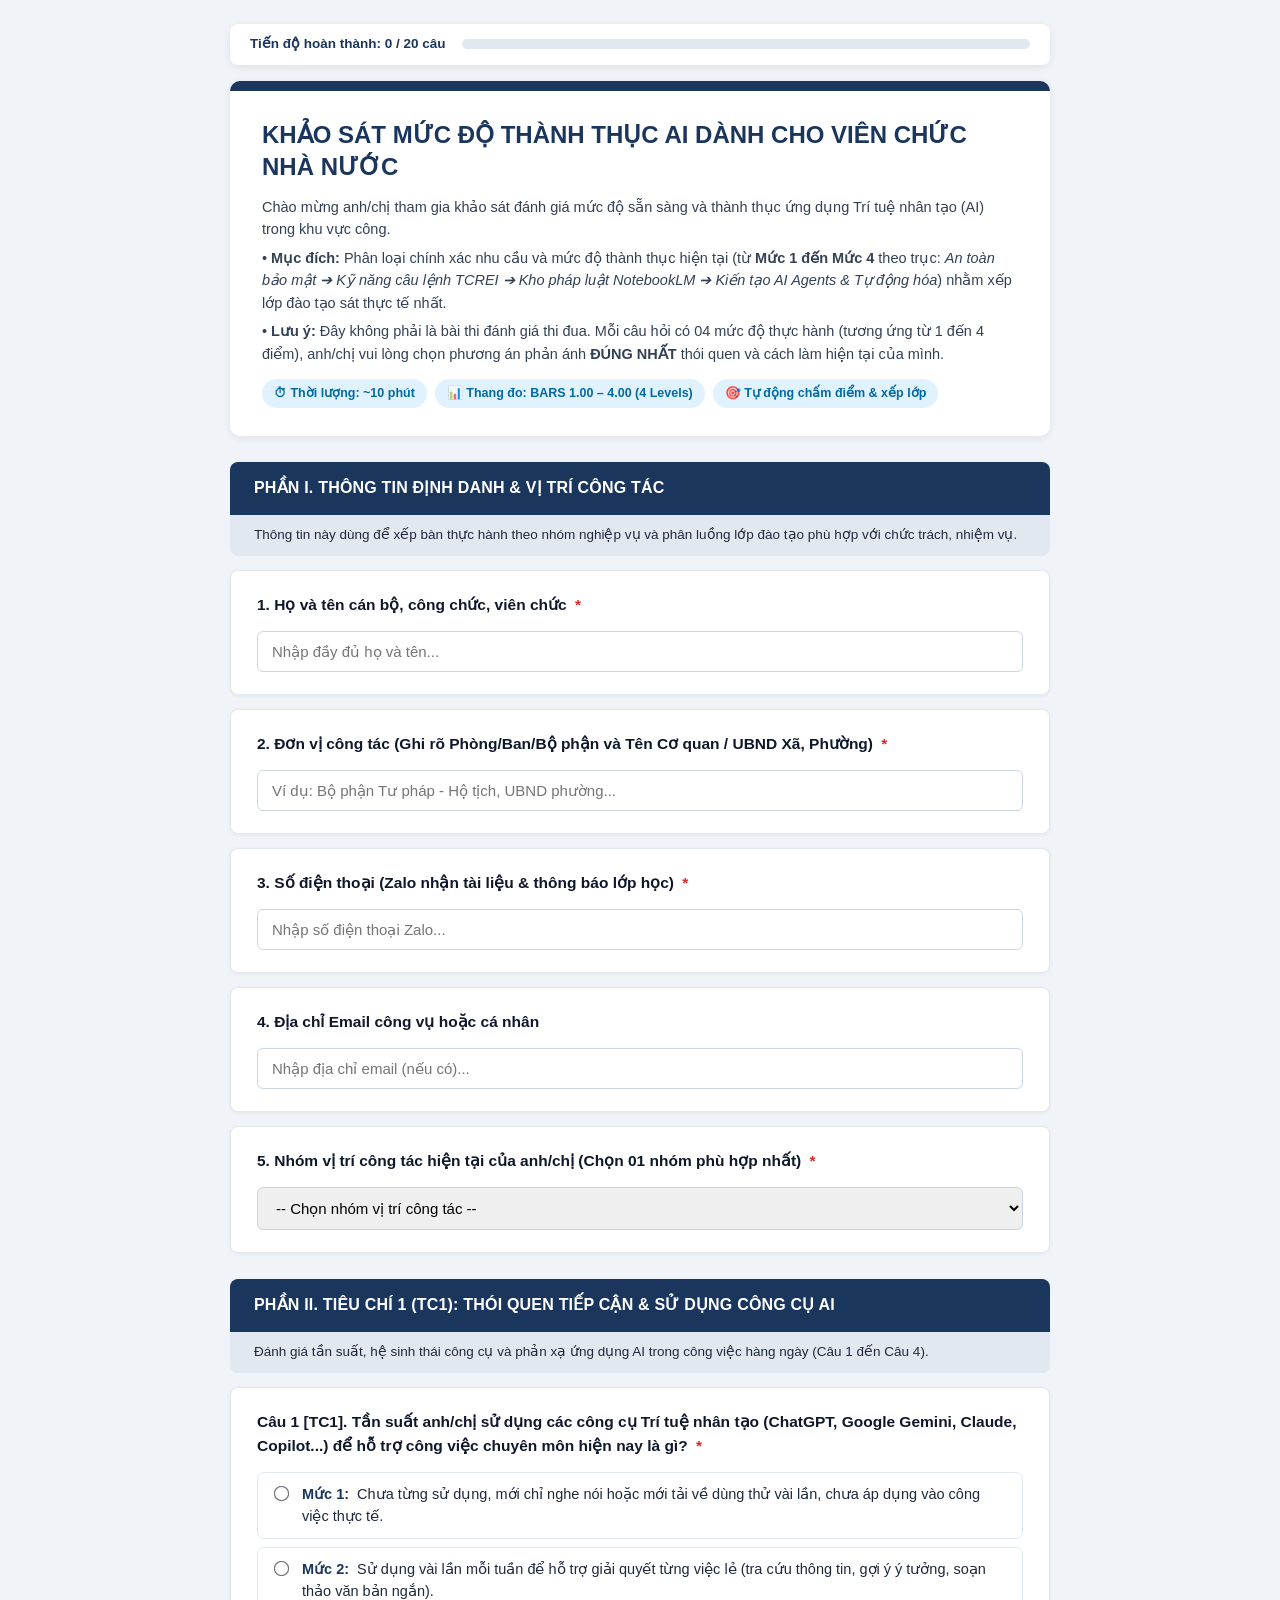
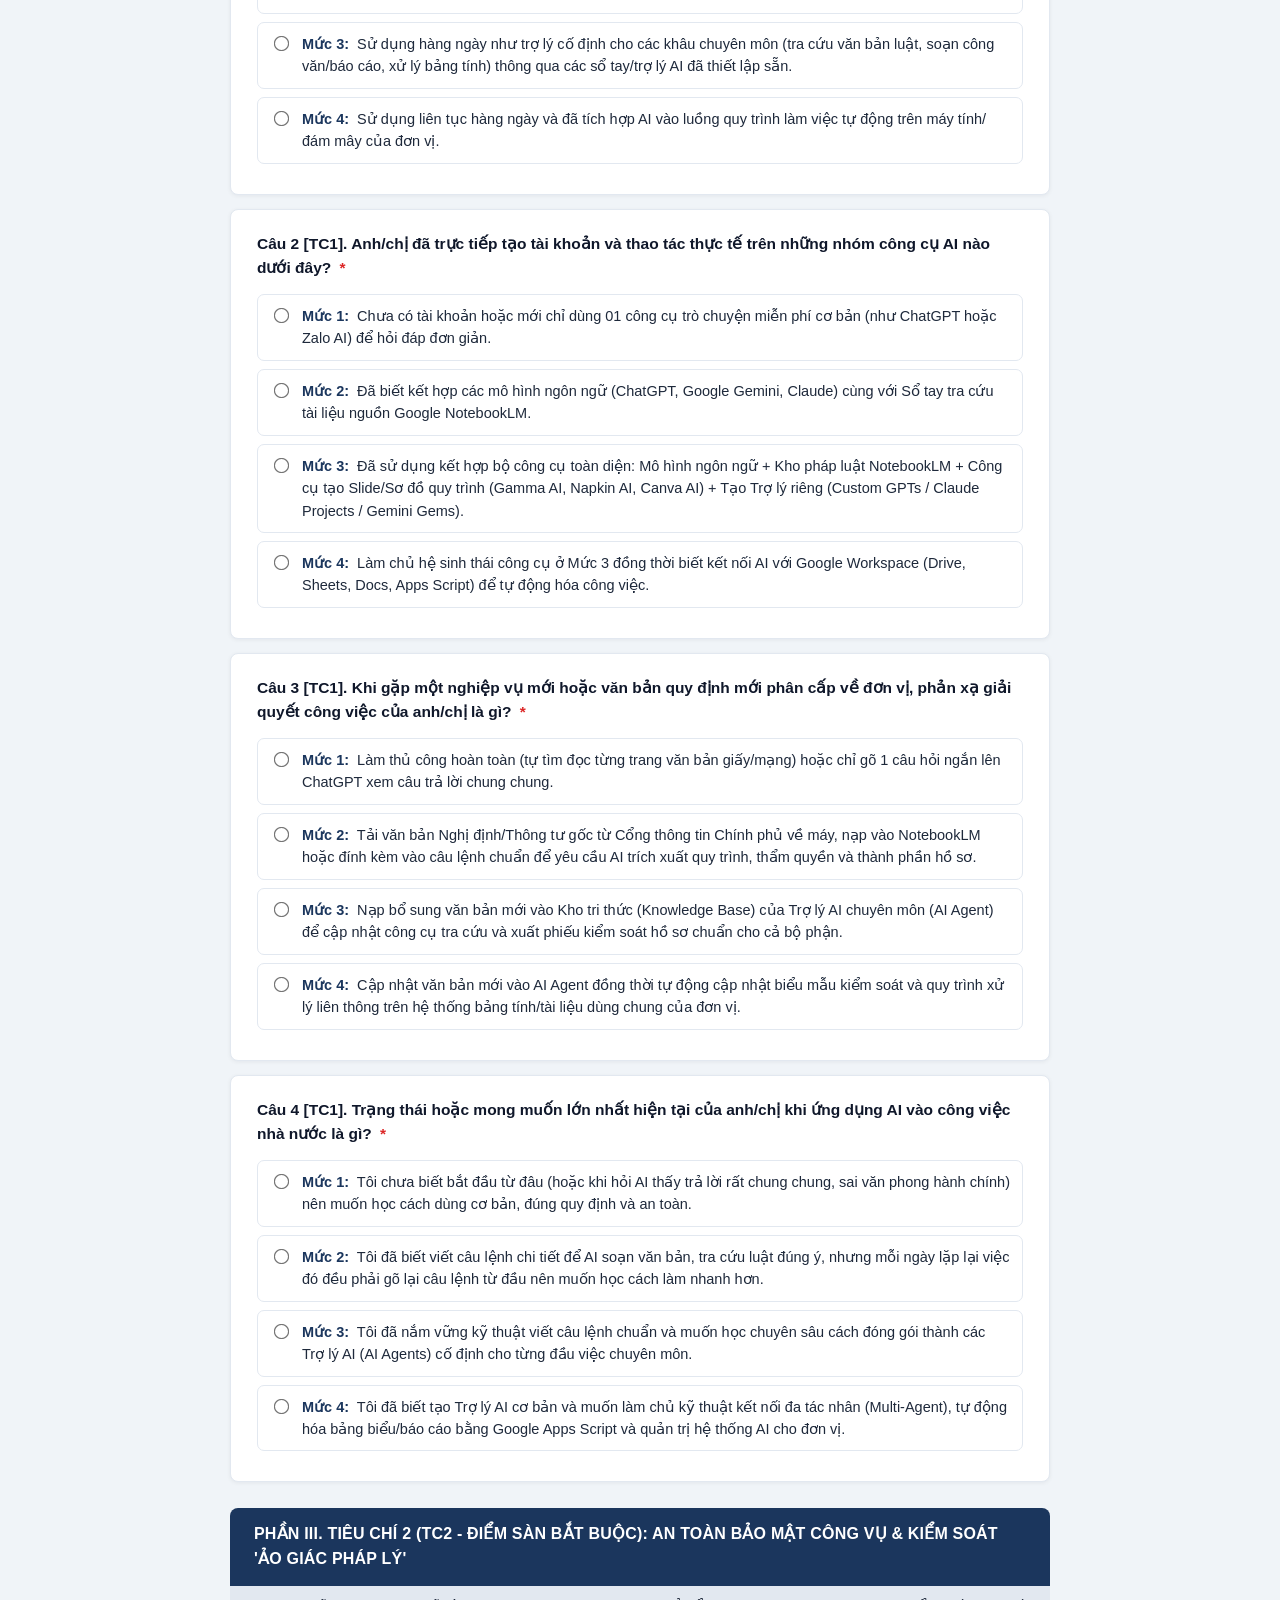
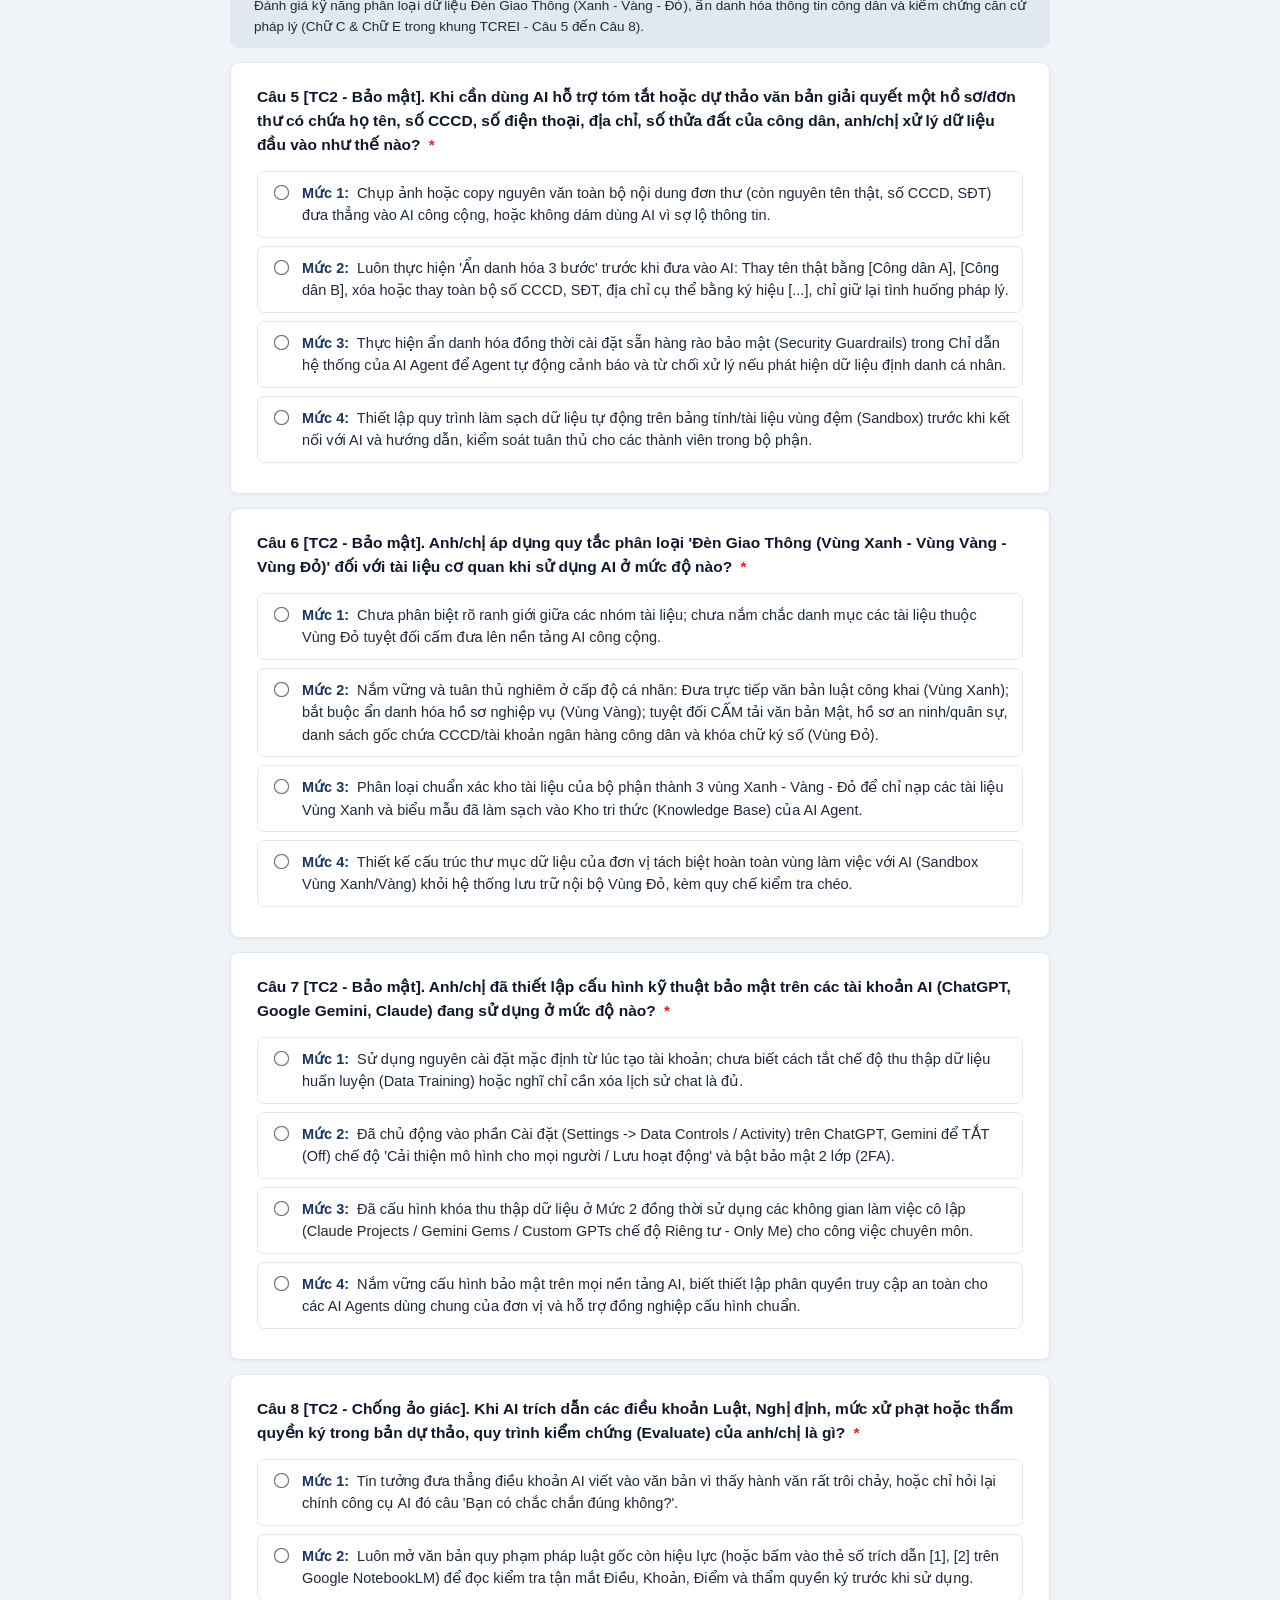
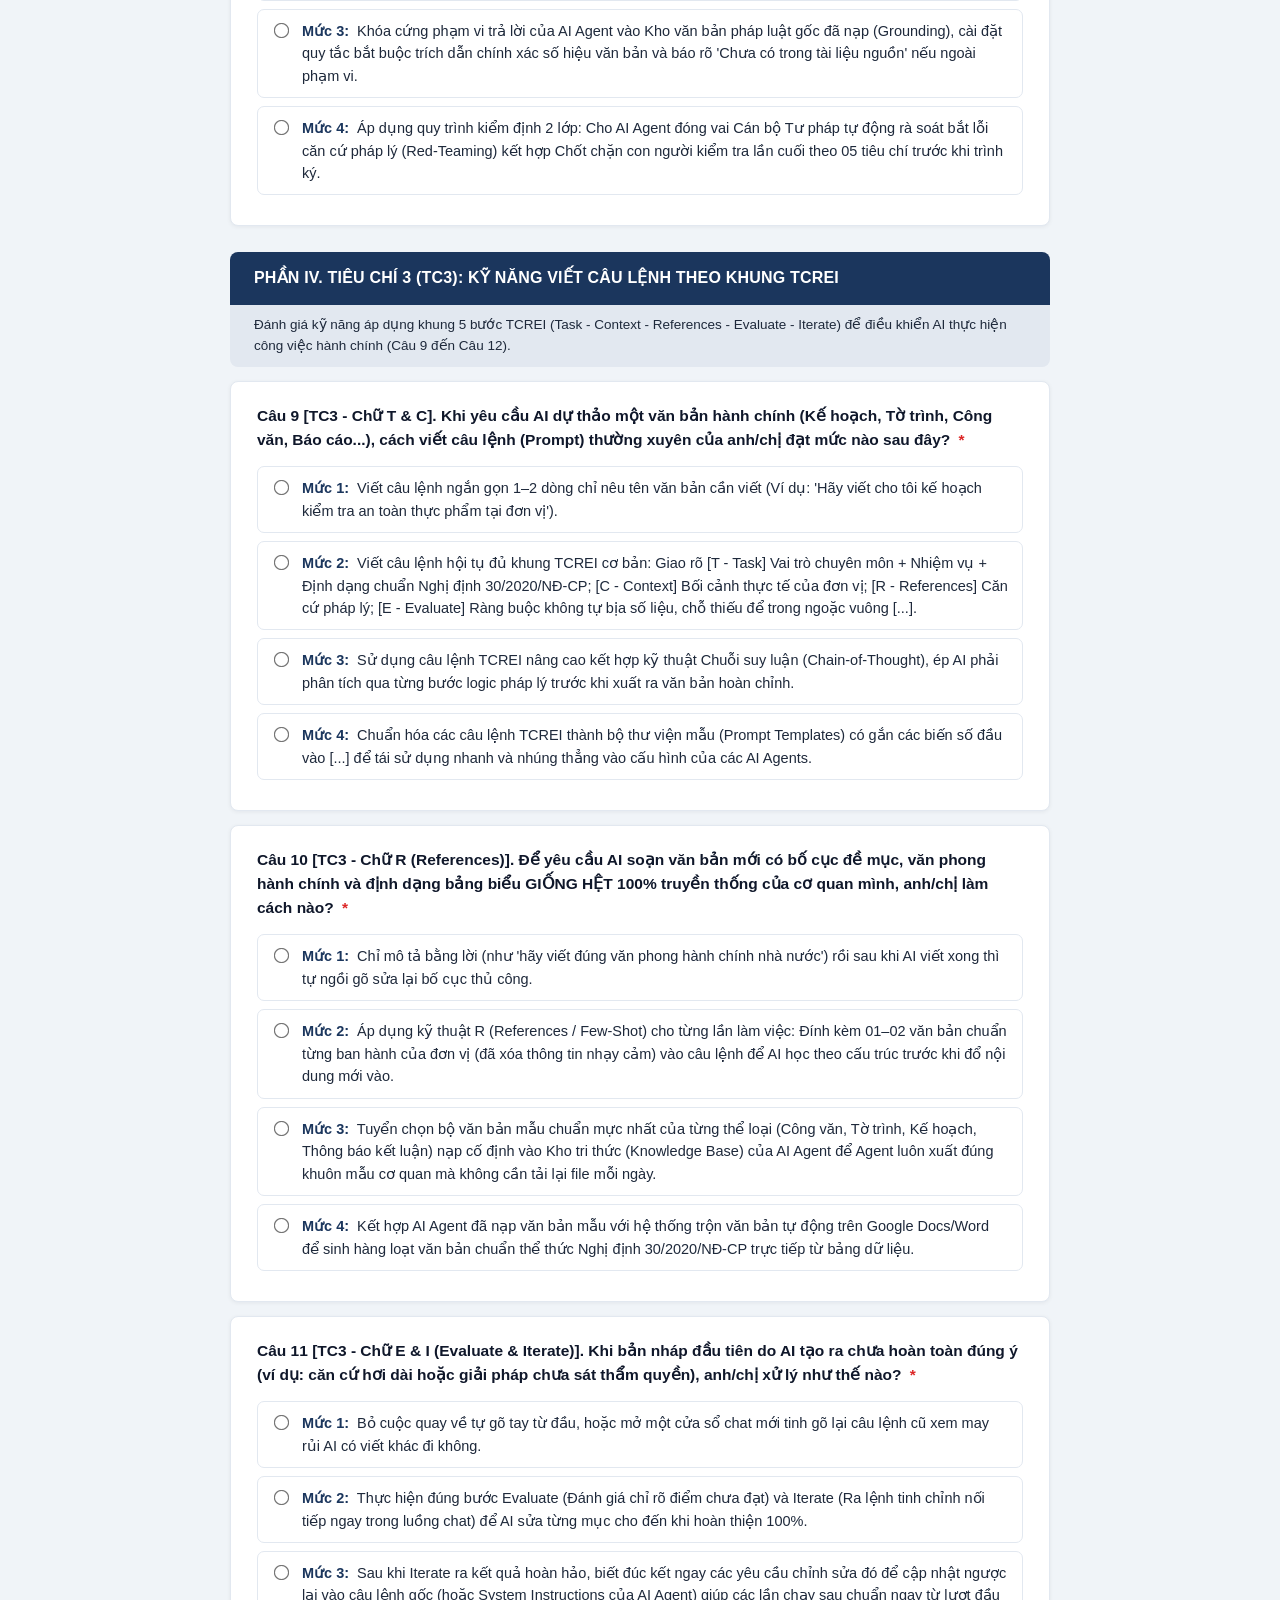
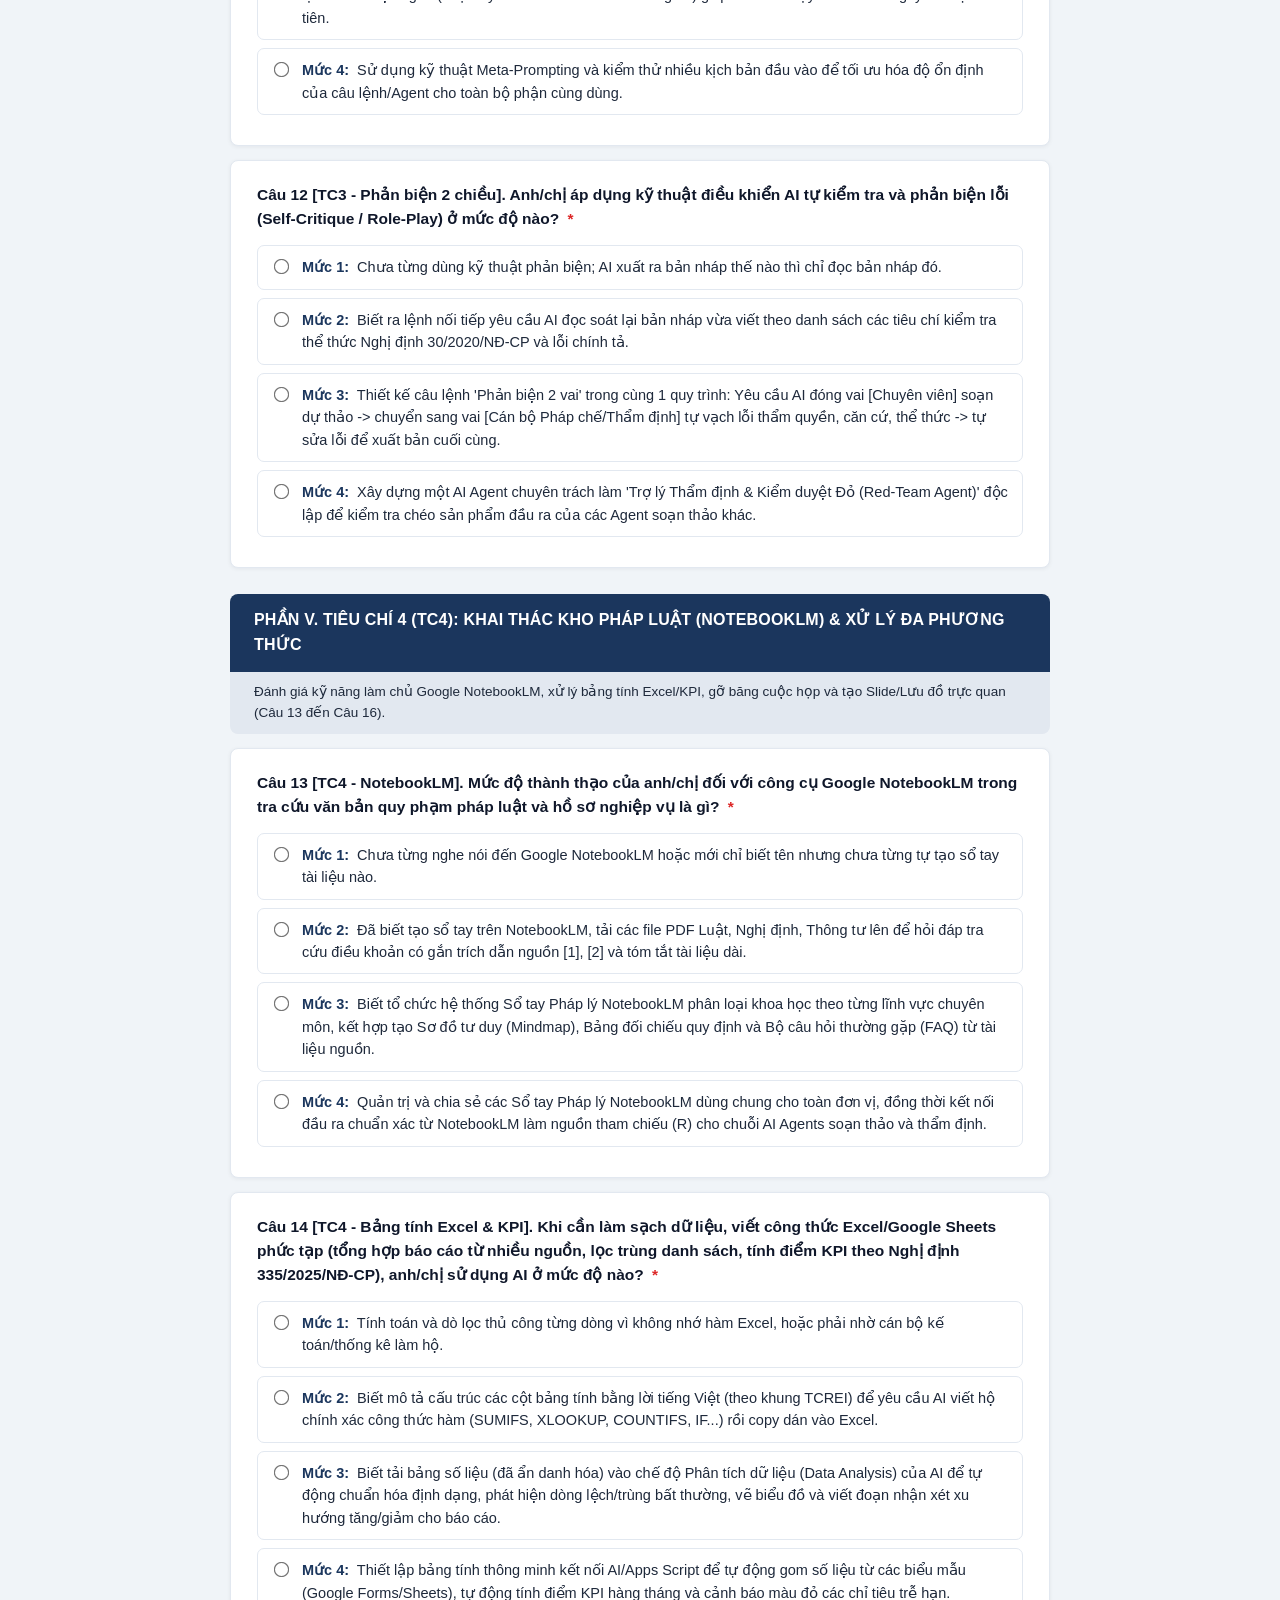
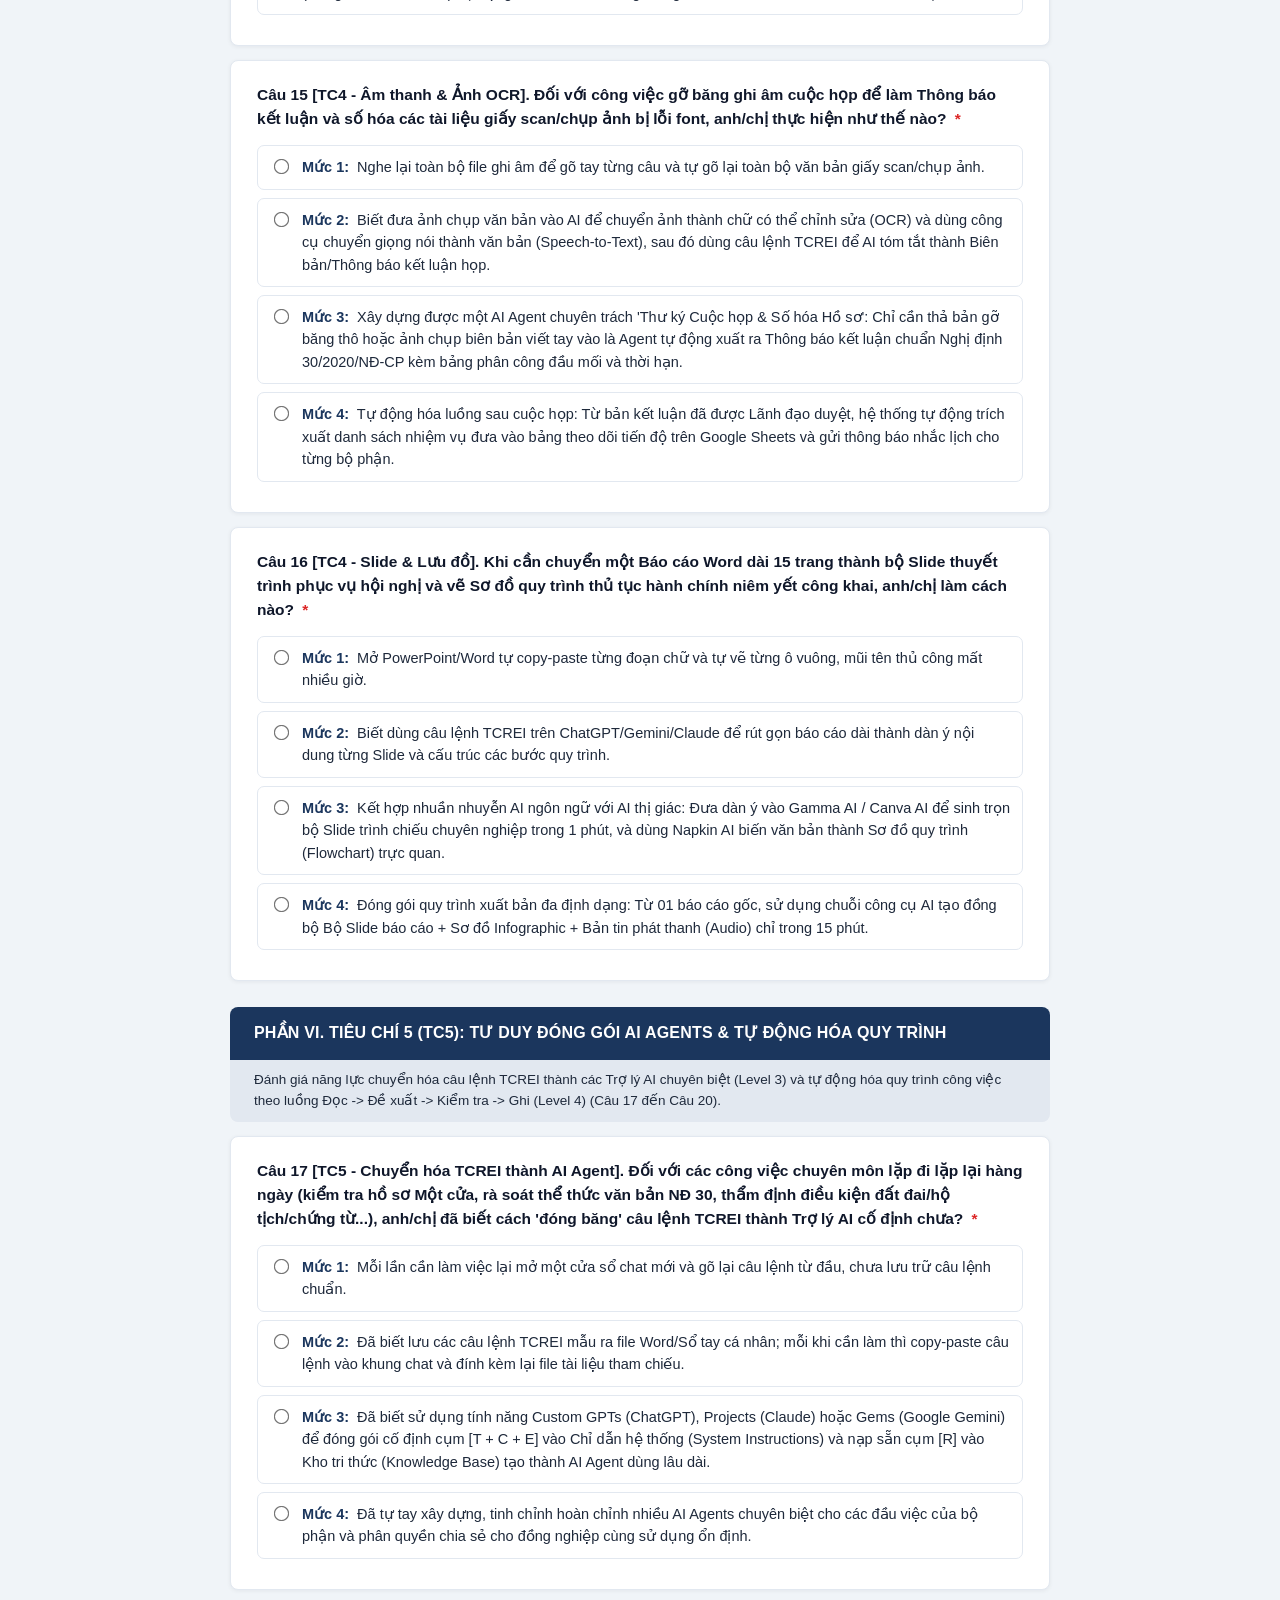
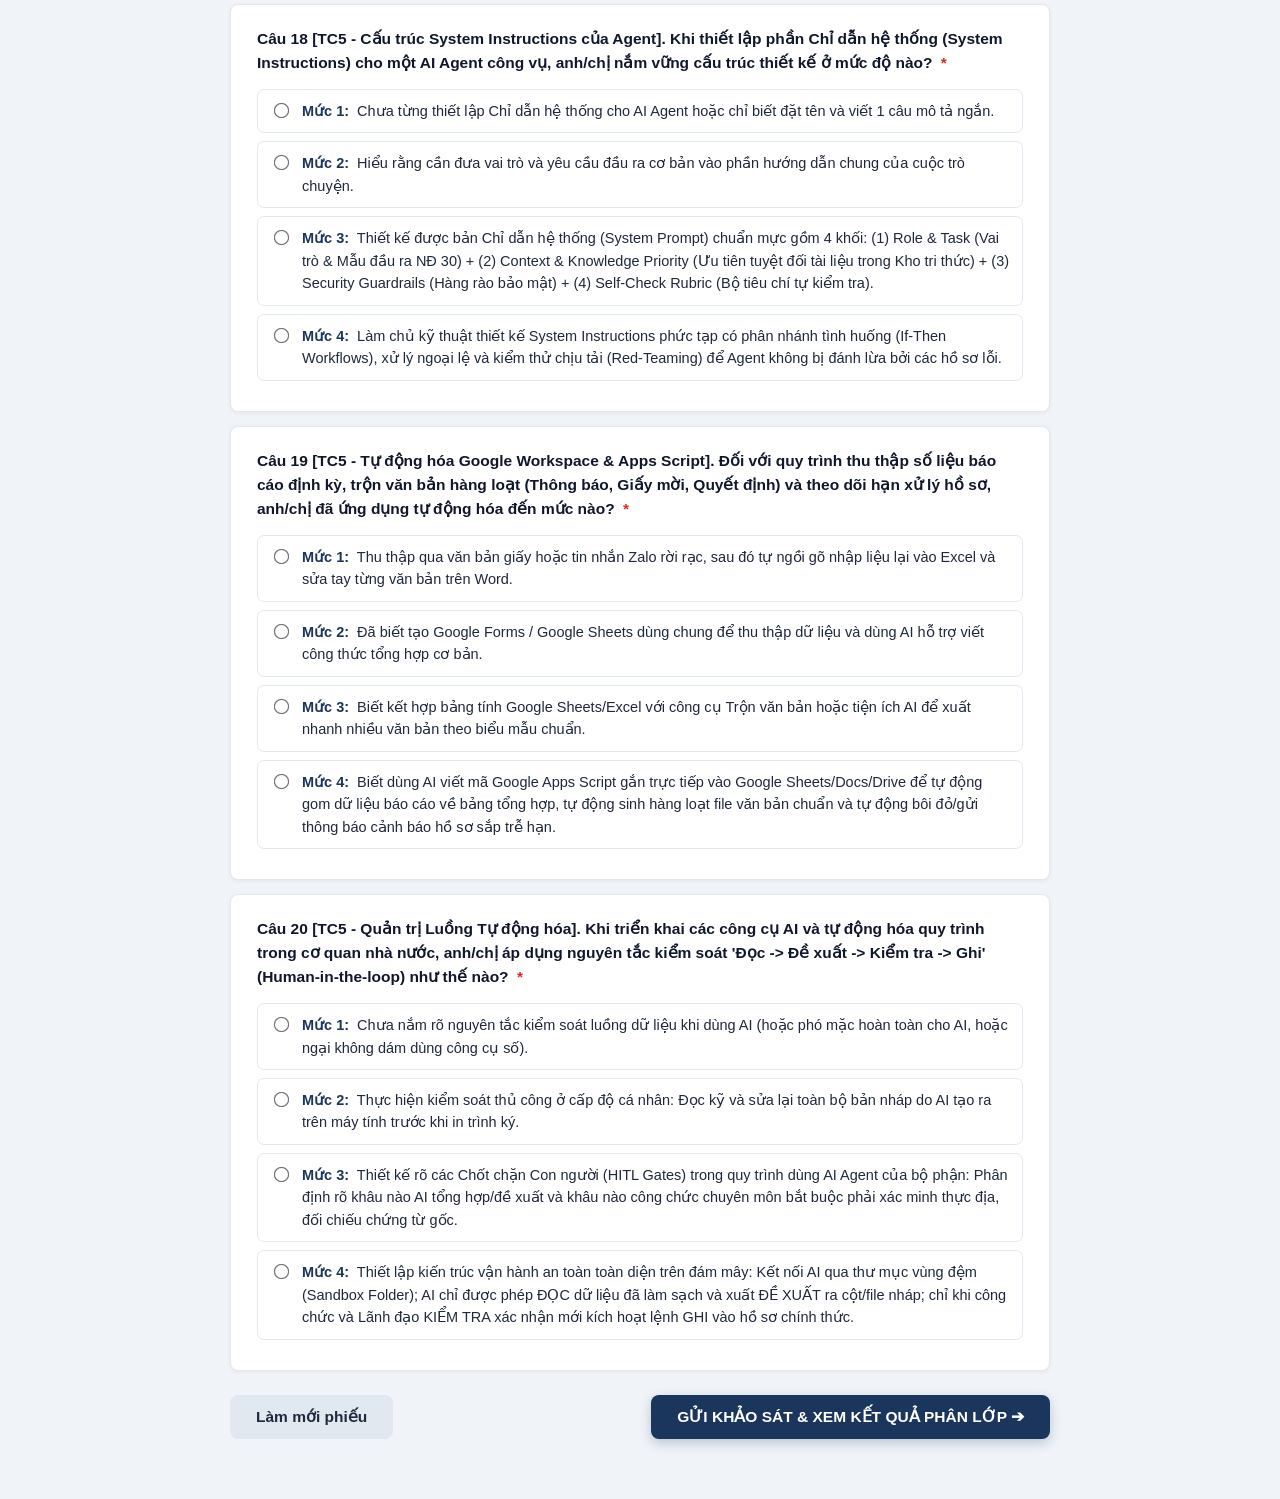
==== index.html @ 175ad14e "Deploy Khao sat muc do thanh thuc AI danh cho vien chuc Nha nuoc" ====
<!DOCTYPE html>
<html lang="vi">
<head>
  <meta charset="UTF-8" />
  <meta name="viewport" content="width=device-width, initial-scale=1.0" />
  <title>Khảo sát mức độ thành thục AI dành cho viên chức Nhà nước</title>
  <style>
    :root {
      --primary: #1b365d;
      --primary-light: #2b579a;
      --accent: #0d9488;
      --amber: #d97706;
      --danger: #dc2626;
      --bg: #f0f4f8;
      --card: #ffffff;
      --text: #1e293b;
      --muted: #64748b;
      --border: #cbd5e1;
    }
    * { box-sizing: border-box; }
    body {
      margin: 0;
      padding: 24px 12px 60px;
      font-family: 'Segoe UI', Roboto, Arial, sans-serif;
      background-color: var(--bg);
      color: var(--text);
      line-height: 1.55;
    }
    .container {
      max-width: 820px;
      margin: 0 auto;
    }
    .header-card {
      background: var(--card);
      border-radius: 10px;
      border-top: 10px solid var(--primary);
      padding: 28px 32px;
      box-shadow: 0 2px 8px rgba(15, 23, 42, 0.08);
      margin-bottom: 18px;
    }
    .header-card h1 {
      margin: 0 0 12px;
      font-size: 24px;
      color: var(--primary);
      line-height: 1.35;
    }
    .header-card p {
      margin: 6px 0;
      font-size: 14.5px;
      color: #334155;
    }
    .badge-bar {
      display: flex;
      flex-wrap: wrap;
      gap: 8px;
      margin-top: 14px;
    }
    .badge {
      background: #e0f2fe;
      color: #0369a1;
      padding: 5px 12px;
      border-radius: 99px;
      font-size: 12.5px;
      font-weight: 600;
    }
    .section-banner {
      background: var(--primary);
      color: #fff;
      padding: 14px 24px;
      border-radius: 8px 8px 0 0;
      margin-top: 26px;
      font-weight: 700;
      font-size: 16px;
      letter-spacing: 0.2px;
    }
    .section-desc {
      background: #e2e8f0;
      color: #1e293b;
      padding: 10px 24px;
      font-size: 13.5px;
      border-radius: 0 0 8px 8px;
      margin-bottom: 14px;
    }
    .question-card {
      background: var(--card);
      border-radius: 8px;
      padding: 22px 26px;
      margin-bottom: 14px;
      box-shadow: 0 1px 4px rgba(15, 23, 42, 0.06);
      border: 1px solid #e2e8f0;
      transition: border-color 0.2s;
    }
    .question-card.unanswered {
      border: 1.5px solid var(--danger);
      background: #fffafa;
    }
    .q-title {
      font-weight: 600;
      font-size: 15.5px;
      margin-bottom: 14px;
      color: #0f172a;
    }
    .req { color: var(--danger); margin-left: 4px; }
    .text-input, .select-input {
      width: 100%;
      padding: 11px 14px;
      font-size: 15px;
      border: 1px solid var(--border);
      border-radius: 6px;
      outline: none;
      transition: border 0.2s;
    }
    .text-input:focus, .select-input:focus {
      border-color: var(--primary-light);
      box-shadow: 0 0 0 3px rgba(43, 87, 154, 0.12);
    }
    .option-label {
      display: flex;
      align-items: flex-start;
      gap: 11px;
      padding: 10px 12px;
      margin-bottom: 8px;
      border-radius: 7px;
      border: 1px solid #e2e8f0;
      cursor: pointer;
      transition: all 0.15s;
      font-size: 14.5px;
    }
    .option-label:hover {
      background: #f8fafc;
      border-color: #94a3b8;
    }
    .option-label input[type="radio"] {
      margin-top: 4px;
      transform: scale(1.18);
      accent-color: var(--primary);
      flex-shrink: 0;
    }
    .option-label.selected {
      background: #eff6ff;
      border-color: var(--primary-light);
      font-weight: 500;
    }
    .level-tag {
      display: inline-block;
      font-weight: 700;
      color: var(--primary);
      margin-right: 4px;
    }
    .progress-sticky {
      position: sticky;
      top: 0;
      z-index: 50;
      background: rgba(255, 255, 255, 0.96);
      backdrop-filter: blur(6px);
      padding: 10px 20px;
      border-radius: 8px;
      box-shadow: 0 2px 10px rgba(0,0,0,0.08);
      margin-bottom: 16px;
      display: flex;
      align-items: center;
      justify-content: space-between;
      gap: 16px;
    }
    .progress-bar-wrap {
      flex: 1;
      height: 10px;
      background: #e2e8f0;
      border-radius: 99px;
      overflow: hidden;
    }
    .progress-bar-fill {
      height: 100%;
      width: 0%;
      background: linear-gradient(90deg, var(--primary), var(--accent));
      transition: width 0.25s ease;
    }
    .progress-text {
      font-size: 13.5px;
      font-weight: 700;
      color: var(--primary);
      white-space: nowrap;
    }
    .actions-bar {
      display: flex;
      flex-wrap: wrap;
      gap: 12px;
      justify-content: space-between;
      align-items: center;
      margin-top: 24px;
    }
    .btn {
      padding: 13px 26px;
      font-size: 15.5px;
      font-weight: 700;
      border-radius: 8px;
      border: none;
      cursor: pointer;
      transition: all 0.2s;
    }
    .btn-primary {
      background: var(--primary);
      color: #fff;
      box-shadow: 0 4px 12px rgba(27, 54, 93, 0.25);
    }
    .btn-primary:hover { background: var(--primary-light); }
    .btn-secondary {
      background: #e2e8f0;
      color: #1e293b;
    }
    .btn-secondary:hover { background: #cbd5e1; }
    .btn-teal {
      background: var(--accent);
      color: #fff;
    }
    /* Result Modal / Card */
    #resultSection {
      display: none;
      background: var(--card);
      border-radius: 10px;
      border-top: 10px solid var(--accent);
      padding: 30px;
      margin-top: 28px;
      box-shadow: 0 8px 24px rgba(15, 23, 42, 0.14);
    }
    .result-grid {
      display: grid;
      grid-template-columns: repeat(auto-fit, minmax(145px, 1fr));
      gap: 12px;
      margin: 18px 0;
    }
    .score-box {
      background: #f8fafc;
      border: 1px solid #cbd5e1;
      border-radius: 8px;
      padding: 14px;
      text-align: center;
    }
    .score-box .num {
      font-size: 24px;
      font-weight: 800;
      color: var(--primary);
    }
    .score-box .lbl {
      font-size: 12.5px;
      color: var(--muted);
      margin-top: 4px;
    }
    .class-callout {
      background: #f0fdf4;
      border-left: 6px solid #16a34a;
      padding: 18px 20px;
      border-radius: 6px;
      margin: 18px 0;
    }
    .class-callout h3 {
      margin: 0 0 6px;
      color: #15803d;
      font-size: 19px;
    }
    .warn-callout {
      background: #fef2f2;
      border-left: 6px solid var(--danger);
      padding: 14px 18px;
      border-radius: 6px;
      margin: 14px 0;
      color: #991b1b;
      font-size: 14px;
      display: none;
    }
  </style>
</head>
<body>

<div class="container">
  <!-- Thanh Tiến độ cố định -->
  <div class="progress-sticky">
    <div class="progress-text" id="progressLabel">Tiến độ hoàn thành: 0 / 20 câu</div>
    <div class="progress-bar-wrap">
      <div class="progress-bar-fill" id="progressBar"></div>
    </div>
  </div>

  <!-- Tiêu đề Form -->
  <div class="header-card">
    <h1>KHẢO SÁT MỨC ĐỘ THÀNH THỤC AI DÀNH CHO VIÊN CHỨC NHÀ NƯỚC</h1>
    <p>Chào mừng anh/chị tham gia khảo sát đánh giá mức độ sẵn sàng và thành thục ứng dụng Trí tuệ nhân tạo (AI) trong khu vực công.</p>
    <p>• <strong>Mục đích:</strong> Phân loại chính xác nhu cầu và mức độ thành thục hiện tại (từ <strong>Mức 1 đến Mức 4</strong> theo trục: <em>An toàn bảo mật ➔ Kỹ năng câu lệnh TCREI ➔ Kho pháp luật NotebookLM ➔ Kiến tạo AI Agents & Tự động hóa</em>) nhằm xếp lớp đào tạo sát thực tế nhất.</p>
    <p>• <strong>Lưu ý:</strong> Đây không phải là bài thi đánh giá thi đua. Mỗi câu hỏi có 04 mức độ thực hành (tương ứng từ 1 đến 4 điểm), anh/chị vui lòng chọn phương án phản ánh <strong>ĐÚNG NHẤT</strong> thói quen và cách làm hiện tại của mình.</p>
    <div class="badge-bar">
      <span class="badge">⏱ Thời lượng: ~10 phút</span>
      <span class="badge">📊 Thang đo: BARS 1.00 – 4.00 (4 Levels)</span>
      <span class="badge">🎯 Tự động chấm điểm & xếp lớp</span>
    </div>
  </div>

  <form id="surveyForm" novalidate>
    <!-- PHẦN I: ĐỊNH DANH -->
    <div class="section-banner">PHẦN I. THÔNG TIN ĐỊNH DANH & VỊ TRÍ CÔNG TÁC</div>
    <div class="section-desc">Thông tin này dùng để xếp bàn thực hành theo nhóm nghiệp vụ và phân luồng lớp đào tạo phù hợp với chức trách, nhiệm vụ.</div>

    <div class="question-card">
      <div class="q-title">1. Họ và tên cán bộ, công chức, viên chức <span class="req">*</span></div>
      <input type="text" id="fullName" class="text-input" placeholder="Nhập đầy đủ họ và tên..." required />
    </div>

    <div class="question-card">
      <div class="q-title">2. Đơn vị công tác (Ghi rõ Phòng/Ban/Bộ phận và Tên Cơ quan / UBND Xã, Phường) <span class="req">*</span></div>
      <input type="text" id="unitName" class="text-input" placeholder="Ví dụ: Bộ phận Tư pháp - Hộ tịch, UBND phường..." required />
    </div>

    <div class="question-card">
      <div class="q-title">3. Số điện thoại (Zalo nhận tài liệu & thông báo lớp học) <span class="req">*</span></div>
      <input type="tel" id="phone" class="text-input" placeholder="Nhập số điện thoại Zalo..." required />
    </div>

    <div class="question-card">
      <div class="q-title">4. Địa chỉ Email công vụ hoặc cá nhân</div>
      <input type="email" id="email" class="text-input" placeholder="Nhập địa chỉ email (nếu có)..." />
    </div>

    <div class="question-card">
      <div class="q-title">5. Nhóm vị trí công tác hiện tại của anh/chị (Chọn 01 nhóm phù hợp nhất) <span class="req">*</span></div>
      <select id="roleGroup" class="select-input" required>
        <option value="">-- Chọn nhóm vị trí công tác --</option>
        <option value="Nhóm 1: Lãnh đạo, Quản lý">Nhóm 1: Lãnh đạo, Quản lý (Thường trực Đảng ủy, HĐND, Lãnh đạo UBND, Thủ trưởng đơn vị, Trưởng/Phó phòng ban)</option>
        <option value="Nhóm 2: Một cửa / Trung tâm HCC">Nhóm 2: Bộ phận Tiếp nhận & Trả kết quả / Trung tâm Phục vụ hành chính công (Một cửa)</option>
        <option value="Nhóm 3: Văn phòng - Thống kê - Nội vụ">Nhóm 3: Văn phòng – Thống kê, Hành chính – Tổng hợp, Văn thư – Lưu trữ, Tổ chức – Nội vụ</option>
        <option value="Nhóm 4: Tư pháp - Hộ tịch - Thanh tra">Nhóm 4: Tư pháp – Hộ tịch, Pháp chế, Thanh tra, Tiếp công dân & Xử lý vi phạm hành chính</option>
        <option value="Nhóm 5: Địa chính - Xây dựng - Môi trường">Nhóm 5: Địa chính – Đất đai – Xây dựng – Đô thị – Tài nguyên & Môi trường</option>
        <option value="Nhóm 6: Tài chính - Kế toán - Đầu tư">Nhóm 6: Tài chính – Kế toán – Ngân sách – Kế hoạch & Đầu tư công</option>
        <option value="Nhóm 7: Văn hóa - Xã hội - Giáo dục - Y tế - Quân sự">Nhóm 7: Văn hóa – Xã hội, Giáo dục, Y tế, Lao động – Bảo trợ xã hội, Truyền thông, Quân sự</option>
      </select>
    </div>

    <!-- Nơi render tự động 20 câu hỏi -->
    <div id="questionsContainer"></div>

    <div class="actions-bar">
      <button type="button" class="btn btn-secondary" onclick="resetSurvey()">Làm mới phiếu</button>
      <button type="submit" class="btn btn-primary">GỬI KHẢO SÁT & XEM KẾT QUẢ PHÂN LỚP ➔</button>
    </div>
  </form>

  <!-- KẾT QUẢ CHẤM ĐIỂM & XẾP LỚP TỨC THÌ -->
  <div id="resultSection">
    <h2 style="margin-top:0; color: var(--primary);">KẾT QUẢ ĐÁNH GIÁ MỨC ĐỘ THÀNH THỤC AI & PHÂN LỚP ĐÀO TẠO</h2>
    <p id="resIdentity" style="font-size: 15px; color: #334155;"></p>

    <div class="result-grid">
      <div class="score-box">
        <div class="num" id="scoreTC1">0.00</div>
        <div class="lbl">TC1: Thói quen & Công cụ ( /4.0)</div>
      </div>
      <div class="score-box">
        <div class="num" id="scoreTC2">0.00</div>
        <div class="lbl">TC2: Bảo mật & Kiểm chứng ( /4.0)</div>
      </div>
      <div class="score-box">
        <div class="num" id="scoreTC3">0.00</div>
        <div class="lbl">TC3: Câu lệnh TCREI ( /4.0)</div>
      </div>
      <div class="score-box">
        <div class="num" id="scoreTC4">0.00</div>
        <div class="lbl">TC4: NotebookLM & Đa phương thức ( /4.0)</div>
      </div>
      <div class="score-box">
        <div class="num" id="scoreTC5">0.00</div>
        <div class="lbl">TC5: AI Agents & Tự động hóa ( /4.0)</div>
      </div>
      <div class="score-box" style="background:#eff6ff; border-color: var(--primary-light);">
        <div class="num" id="scoreAvg" style="color: var(--accent);">0.00</div>
        <div class="lbl"><strong>ĐIỂM TB CHUNG (Thang 4.00)</strong></div>
      </div>
    </div>

    <div id="securityWarning" class="warn-callout">
      <strong>⚠️ CẢNH BÁO CỔNG AN TOÀN BẢO MẬT (TC2 &lt; 2.00):</strong> Điểm kỹ năng An toàn Bảo mật Công vụ & Kiểm soát Ảo giác Pháp lý của anh/chị đang dưới ngưỡng an toàn (2.00/4.00). Theo quy tắc Cổng lọc số 2, hệ thống ưu tiên xếp anh/chị vào học phần Bảo mật Đèn Giao Thông & Chuẩn hóa TCREI trước khi xây dựng AI Agents.
    </div>

    <div class="class-callout">
      <div style="font-size: 13.5px; font-weight:700; color:#166534; text-transform:uppercase;">Mức độ hiện tại & Lớp đào tạo được phân công:</div>
      <h3 id="resLevelTitle">LEVEL ...</h3>
      <p id="resClassDesc" style="margin: 6px 0 0; font-size: 15px; color: #1e293b;"></p>
    </div>

    <div class="actions-bar" style="margin-top: 18px;">
      <button type="button" class="btn btn-teal" onclick="exportCSV()">📥 Tải kết quả về máy (File Excel / CSV)</button>
      <button type="button" class="btn btn-secondary" onclick="window.print()">🖨 In Phiếu Kết Quả (PDF)</button>
    </div>
  </div>
</div>

<script>
const sectionsData = [
  {
    banner: "PHẦN II. TIÊU CHÍ 1 (TC1): THÓI QUEN TIẾP CẬN & SỬ DỤNG CÔNG CỤ AI",
    desc: "Đánh giá tần suất, hệ sinh thái công cụ và phản xạ ứng dụng AI trong công việc hàng ngày (Câu 1 đến Câu 4).",
    questions: [
      {
        id: 1,
        title: "Câu 1 [TC1]. Tần suất anh/chị sử dụng các công cụ Trí tuệ nhân tạo (ChatGPT, Google Gemini, Claude, Copilot...) để hỗ trợ công việc chuyên môn hiện nay là gì?",
        options: [
          "Mức 1: Chưa từng sử dụng, mới chỉ nghe nói hoặc mới tải về dùng thử vài lần, chưa áp dụng vào công việc thực tế.",
          "Mức 2: Sử dụng vài lần mỗi tuần để hỗ trợ giải quyết từng việc lẻ (tra cứu thông tin, gợi ý ý tưởng, soạn thảo văn bản ngắn).",
          "Mức 3: Sử dụng hàng ngày như trợ lý cố định cho các khâu chuyên môn (tra cứu văn bản luật, soạn công văn/báo cáo, xử lý bảng tính) thông qua các sổ tay/trợ lý AI đã thiết lập sẵn.",
          "Mức 4: Sử dụng liên tục hàng ngày và đã tích hợp AI vào luồng quy trình làm việc tự động trên máy tính/đám mây của đơn vị."
        ]
      },
      {
        id: 2,
        title: "Câu 2 [TC1]. Anh/chị đã trực tiếp tạo tài khoản và thao tác thực tế trên những nhóm công cụ AI nào dưới đây?",
        options: [
          "Mức 1: Chưa có tài khoản hoặc mới chỉ dùng 01 công cụ trò chuyện miễn phí cơ bản (như ChatGPT hoặc Zalo AI) để hỏi đáp đơn giản.",
          "Mức 2: Đã biết kết hợp các mô hình ngôn ngữ (ChatGPT, Google Gemini, Claude) cùng với Sổ tay tra cứu tài liệu nguồn Google NotebookLM.",
          "Mức 3: Đã sử dụng kết hợp bộ công cụ toàn diện: Mô hình ngôn ngữ + Kho pháp luật NotebookLM + Công cụ tạo Slide/Sơ đồ quy trình (Gamma AI, Napkin AI, Canva AI) + Tạo Trợ lý riêng (Custom GPTs / Claude Projects / Gemini Gems).",
          "Mức 4: Làm chủ hệ sinh thái công cụ ở Mức 3 đồng thời biết kết nối AI với Google Workspace (Drive, Sheets, Docs, Apps Script) để tự động hóa công việc."
        ]
      },
      {
        id: 3,
        title: "Câu 3 [TC1]. Khi gặp một nghiệp vụ mới hoặc văn bản quy định mới phân cấp về đơn vị, phản xạ giải quyết công việc của anh/chị là gì?",
        options: [
          "Mức 1: Làm thủ công hoàn toàn (tự tìm đọc từng trang văn bản giấy/mạng) hoặc chỉ gõ 1 câu hỏi ngắn lên ChatGPT xem câu trả lời chung chung.",
          "Mức 2: Tải văn bản Nghị định/Thông tư gốc từ Cổng thông tin Chính phủ về máy, nạp vào NotebookLM hoặc đính kèm vào câu lệnh chuẩn để yêu cầu AI trích xuất quy trình, thẩm quyền và thành phần hồ sơ.",
          "Mức 3: Nạp bổ sung văn bản mới vào Kho tri thức (Knowledge Base) của Trợ lý AI chuyên môn (AI Agent) để cập nhật công cụ tra cứu và xuất phiếu kiểm soát hồ sơ chuẩn cho cả bộ phận.",
          "Mức 4: Cập nhật văn bản mới vào AI Agent đồng thời tự động cập nhật biểu mẫu kiểm soát và quy trình xử lý liên thông trên hệ thống bảng tính/tài liệu dùng chung của đơn vị."
        ]
      },
      {
        id: 4,
        title: "Câu 4 [TC1]. Trạng thái hoặc mong muốn lớn nhất hiện tại của anh/chị khi ứng dụng AI vào công việc nhà nước là gì?",
        options: [
          "Mức 1: Tôi chưa biết bắt đầu từ đâu (hoặc khi hỏi AI thấy trả lời rất chung chung, sai văn phong hành chính) nên muốn học cách dùng cơ bản, đúng quy định và an toàn.",
          "Mức 2: Tôi đã biết viết câu lệnh chi tiết để AI soạn văn bản, tra cứu luật đúng ý, nhưng mỗi ngày lặp lại việc đó đều phải gõ lại câu lệnh từ đầu nên muốn học cách làm nhanh hơn.",
          "Mức 3: Tôi đã nắm vững kỹ thuật viết câu lệnh chuẩn và muốn học chuyên sâu cách đóng gói thành các Trợ lý AI (AI Agents) cố định cho từng đầu việc chuyên môn.",
          "Mức 4: Tôi đã biết tạo Trợ lý AI cơ bản và muốn làm chủ kỹ thuật kết nối đa tác nhân (Multi-Agent), tự động hóa bảng biểu/báo cáo bằng Google Apps Script và quản trị hệ thống AI cho đơn vị."
        ]
      }
    ]
  },
  {
    banner: "PHẦN III. TIÊU CHÍ 2 (TC2 - ĐIỂM SÀN BẮT BUỘC): AN TOÀN BẢO MẬT CÔNG VỤ & KIỂM SOÁT 'ẢO GIÁC PHÁP LÝ'",
    desc: "Đánh giá kỹ năng phân loại dữ liệu Đèn Giao Thông (Xanh - Vàng - Đỏ), ẩn danh hóa thông tin công dân và kiểm chứng căn cứ pháp lý (Chữ C & Chữ E trong khung TCREI - Câu 5 đến Câu 8).",
    questions: [
      {
        id: 5,
        title: "Câu 5 [TC2 - Bảo mật]. Khi cần dùng AI hỗ trợ tóm tắt hoặc dự thảo văn bản giải quyết một hồ sơ/đơn thư có chứa họ tên, số CCCD, số điện thoại, địa chỉ, số thửa đất của công dân, anh/chị xử lý dữ liệu đầu vào như thế nào?",
        options: [
          "Mức 1: Chụp ảnh hoặc copy nguyên văn toàn bộ nội dung đơn thư (còn nguyên tên thật, số CCCD, SĐT) đưa thẳng vào AI công cộng, hoặc không dám dùng AI vì sợ lộ thông tin.",
          "Mức 2: Luôn thực hiện 'Ẩn danh hóa 3 bước' trước khi đưa vào AI: Thay tên thật bằng [Công dân A], [Công dân B], xóa hoặc thay toàn bộ số CCCD, SĐT, địa chỉ cụ thể bằng ký hiệu [...], chỉ giữ lại tình huống pháp lý.",
          "Mức 3: Thực hiện ẩn danh hóa đồng thời cài đặt sẵn hàng rào bảo mật (Security Guardrails) trong Chỉ dẫn hệ thống của AI Agent để Agent tự động cảnh báo và từ chối xử lý nếu phát hiện dữ liệu định danh cá nhân.",
          "Mức 4: Thiết lập quy trình làm sạch dữ liệu tự động trên bảng tính/tài liệu vùng đệm (Sandbox) trước khi kết nối với AI và hướng dẫn, kiểm soát tuân thủ cho các thành viên trong bộ phận."
        ]
      },
      {
        id: 6,
        title: "Câu 6 [TC2 - Bảo mật]. Anh/chị áp dụng quy tắc phân loại 'Đèn Giao Thông (Vùng Xanh - Vùng Vàng - Vùng Đỏ)' đối với tài liệu cơ quan khi sử dụng AI ở mức độ nào?",
        options: [
          "Mức 1: Chưa phân biệt rõ ranh giới giữa các nhóm tài liệu; chưa nắm chắc danh mục các tài liệu thuộc Vùng Đỏ tuyệt đối cấm đưa lên nền tảng AI công cộng.",
          "Mức 2: Nắm vững và tuân thủ nghiêm ở cấp độ cá nhân: Đưa trực tiếp văn bản luật công khai (Vùng Xanh); bắt buộc ẩn danh hóa hồ sơ nghiệp vụ (Vùng Vàng); tuyệt đối CẤM tải văn bản Mật, hồ sơ an ninh/quân sự, danh sách gốc chứa CCCD/tài khoản ngân hàng công dân và khóa chữ ký số (Vùng Đỏ).",
          "Mức 3: Phân loại chuẩn xác kho tài liệu của bộ phận thành 3 vùng Xanh - Vàng - Đỏ để chỉ nạp các tài liệu Vùng Xanh và biểu mẫu đã làm sạch vào Kho tri thức (Knowledge Base) của AI Agent.",
          "Mức 4: Thiết kế cấu trúc thư mục dữ liệu của đơn vị tách biệt hoàn toàn vùng làm việc với AI (Sandbox Vùng Xanh/Vàng) khỏi hệ thống lưu trữ nội bộ Vùng Đỏ, kèm quy chế kiểm tra chéo."
        ]
      },
      {
        id: 7,
        title: "Câu 7 [TC2 - Bảo mật]. Anh/chị đã thiết lập cấu hình kỹ thuật bảo mật trên các tài khoản AI (ChatGPT, Google Gemini, Claude) đang sử dụng ở mức độ nào?",
        options: [
          "Mức 1: Sử dụng nguyên cài đặt mặc định từ lúc tạo tài khoản; chưa biết cách tắt chế độ thu thập dữ liệu huấn luyện (Data Training) hoặc nghĩ chỉ cần xóa lịch sử chat là đủ.",
          "Mức 2: Đã chủ động vào phần Cài đặt (Settings -> Data Controls / Activity) trên ChatGPT, Gemini để TẮT (Off) chế độ 'Cải thiện mô hình cho mọi người / Lưu hoạt động' và bật bảo mật 2 lớp (2FA).",
          "Mức 3: Đã cấu hình khóa thu thập dữ liệu ở Mức 2 đồng thời sử dụng các không gian làm việc cô lập (Claude Projects / Gemini Gems / Custom GPTs chế độ Riêng tư - Only Me) cho công việc chuyên môn.",
          "Mức 4: Nắm vững cấu hình bảo mật trên mọi nền tảng AI, biết thiết lập phân quyền truy cập an toàn cho các AI Agents dùng chung của đơn vị và hỗ trợ đồng nghiệp cấu hình chuẩn."
        ]
      },
      {
        id: 8,
        title: "Câu 8 [TC2 - Chống ảo giác]. Khi AI trích dẫn các điều khoản Luật, Nghị định, mức xử phạt hoặc thẩm quyền ký trong bản dự thảo, quy trình kiểm chứng (Evaluate) của anh/chị là gì?",
        options: [
          "Mức 1: Tin tưởng đưa thẳng điều khoản AI viết vào văn bản vì thấy hành văn rất trôi chảy, hoặc chỉ hỏi lại chính công cụ AI đó câu 'Bạn có chắc chắn đúng không?'.",
          "Mức 2: Luôn mở văn bản quy phạm pháp luật gốc còn hiệu lực (hoặc bấm vào thẻ số trích dẫn [1], [2] trên Google NotebookLM) để đọc kiểm tra tận mắt Điều, Khoản, Điểm và thẩm quyền ký trước khi sử dụng.",
          "Mức 3: Khóa cứng phạm vi trả lời của AI Agent vào Kho văn bản pháp luật gốc đã nạp (Grounding), cài đặt quy tắc bắt buộc trích dẫn chính xác số hiệu văn bản và báo rõ 'Chưa có trong tài liệu nguồn' nếu ngoài phạm vi.",
          "Mức 4: Áp dụng quy trình kiểm định 2 lớp: Cho AI Agent đóng vai Cán bộ Tư pháp tự động rà soát bắt lỗi căn cứ pháp lý (Red-Teaming) kết hợp Chốt chặn con người kiểm tra lần cuối theo 05 tiêu chí trước khi trình ký."
        ]
      }
    ]
  },
  {
    banner: "PHẦN IV. TIÊU CHÍ 3 (TC3): KỸ NĂNG VIẾT CÂU LỆNH THEO KHUNG TCREI",
    desc: "Đánh giá kỹ năng áp dụng khung 5 bước TCREI (Task - Context - References - Evaluate - Iterate) để điều khiển AI thực hiện công việc hành chính (Câu 9 đến Câu 12).",
    questions: [
      {
        id: 9,
        title: "Câu 9 [TC3 - Chữ T & C]. Khi yêu cầu AI dự thảo một văn bản hành chính (Kế hoạch, Tờ trình, Công văn, Báo cáo...), cách viết câu lệnh (Prompt) thường xuyên của anh/chị đạt mức nào sau đây?",
        options: [
          "Mức 1: Viết câu lệnh ngắn gọn 1–2 dòng chỉ nêu tên văn bản cần viết (Ví dụ: 'Hãy viết cho tôi kế hoạch kiểm tra an toàn thực phẩm tại đơn vị').",
          "Mức 2: Viết câu lệnh hội tụ đủ khung TCREI cơ bản: Giao rõ [T - Task] Vai trò chuyên môn + Nhiệm vụ + Định dạng chuẩn Nghị định 30/2020/NĐ-CP; [C - Context] Bối cảnh thực tế của đơn vị; [R - References] Căn cứ pháp lý; [E - Evaluate] Ràng buộc không tự bịa số liệu, chỗ thiếu để trong ngoặc vuông [...].",
          "Mức 3: Sử dụng câu lệnh TCREI nâng cao kết hợp kỹ thuật Chuỗi suy luận (Chain-of-Thought), ép AI phải phân tích qua từng bước logic pháp lý trước khi xuất ra văn bản hoàn chỉnh.",
          "Mức 4: Chuẩn hóa các câu lệnh TCREI thành bộ thư viện mẫu (Prompt Templates) có gắn các biến số đầu vào [...] để tái sử dụng nhanh và nhúng thẳng vào cấu hình của các AI Agents."
        ]
      },
      {
        id: 10,
        title: "Câu 10 [TC3 - Chữ R (References)]. Để yêu cầu AI soạn văn bản mới có bố cục đề mục, văn phong hành chính và định dạng bảng biểu GIỐNG HỆT 100% truyền thống của cơ quan mình, anh/chị làm cách nào?",
        options: [
          "Mức 1: Chỉ mô tả bằng lời (như 'hãy viết đúng văn phong hành chính nhà nước') rồi sau khi AI viết xong thì tự ngồi gõ sửa lại bố cục thủ công.",
          "Mức 2: Áp dụng kỹ thuật R (References / Few-Shot) cho từng lần làm việc: Đính kèm 01–02 văn bản chuẩn từng ban hành của đơn vị (đã xóa thông tin nhạy cảm) vào câu lệnh để AI học theo cấu trúc trước khi đổ nội dung mới vào.",
          "Mức 3: Tuyển chọn bộ văn bản mẫu chuẩn mực nhất của từng thể loại (Công văn, Tờ trình, Kế hoạch, Thông báo kết luận) nạp cố định vào Kho tri thức (Knowledge Base) của AI Agent để Agent luôn xuất đúng khuôn mẫu cơ quan mà không cần tải lại file mỗi ngày.",
          "Mức 4: Kết hợp AI Agent đã nạp văn bản mẫu với hệ thống trộn văn bản tự động trên Google Docs/Word để sinh hàng loạt văn bản chuẩn thể thức Nghị định 30/2020/NĐ-CP trực tiếp từ bảng dữ liệu."
        ]
      },
      {
        id: 11,
        title: "Câu 11 [TC3 - Chữ E & I (Evaluate & Iterate)]. Khi bản nháp đầu tiên do AI tạo ra chưa hoàn toàn đúng ý (ví dụ: căn cứ hơi dài hoặc giải pháp chưa sát thẩm quyền), anh/chị xử lý như thế nào?",
        options: [
          "Mức 1: Bỏ cuộc quay về tự gõ tay từ đầu, hoặc mở một cửa sổ chat mới tinh gõ lại câu lệnh cũ xem may rủi AI có viết khác đi không.",
          "Mức 2: Thực hiện đúng bước Evaluate (Đánh giá chỉ rõ điểm chưa đạt) và Iterate (Ra lệnh tinh chỉnh nối tiếp ngay trong luồng chat) để AI sửa từng mục cho đến khi hoàn thiện 100%.",
          "Mức 3: Sau khi Iterate ra kết quả hoàn hảo, biết đúc kết ngay các yêu cầu chỉnh sửa đó để cập nhật ngược lại vào câu lệnh gốc (hoặc System Instructions của AI Agent) giúp các lần chạy sau chuẩn ngay từ lượt đầu tiên.",
          "Mức 4: Sử dụng kỹ thuật Meta-Prompting và kiểm thử nhiều kịch bản đầu vào để tối ưu hóa độ ổn định của câu lệnh/Agent cho toàn bộ phận cùng dùng."
        ]
      },
      {
        id: 12,
        title: "Câu 12 [TC3 - Phản biện 2 chiều]. Anh/chị áp dụng kỹ thuật điều khiển AI tự kiểm tra và phản biện lỗi (Self-Critique / Role-Play) ở mức độ nào?",
        options: [
          "Mức 1: Chưa từng dùng kỹ thuật phản biện; AI xuất ra bản nháp thế nào thì chỉ đọc bản nháp đó.",
          "Mức 2: Biết ra lệnh nối tiếp yêu cầu AI đọc soát lại bản nháp vừa viết theo danh sách các tiêu chí kiểm tra thể thức Nghị định 30/2020/NĐ-CP và lỗi chính tả.",
          "Mức 3: Thiết kế câu lệnh 'Phản biện 2 vai' trong cùng 1 quy trình: Yêu cầu AI đóng vai [Chuyên viên] soạn dự thảo -> chuyển sang vai [Cán bộ Pháp chế/Thẩm định] tự vạch lỗi thẩm quyền, căn cứ, thể thức -> tự sửa lỗi để xuất bản cuối cùng.",
          "Mức 4: Xây dựng một AI Agent chuyên trách làm 'Trợ lý Thẩm định & Kiểm duyệt Đỏ (Red-Team Agent)' độc lập để kiểm tra chéo sản phẩm đầu ra của các Agent soạn thảo khác."
        ]
      }
    ]
  },
  {
    banner: "PHẦN V. TIÊU CHÍ 4 (TC4): KHAI THÁC KHO PHÁP LUẬT (NOTEBOOKLM) & XỬ LÝ ĐA PHƯƠNG THỨC",
    desc: "Đánh giá kỹ năng làm chủ Google NotebookLM, xử lý bảng tính Excel/KPI, gỡ băng cuộc họp và tạo Slide/Lưu đồ trực quan (Câu 13 đến Câu 16).",
    questions: [
      {
        id: 13,
        title: "Câu 13 [TC4 - NotebookLM]. Mức độ thành thạo của anh/chị đối với công cụ Google NotebookLM trong tra cứu văn bản quy phạm pháp luật và hồ sơ nghiệp vụ là gì?",
        options: [
          "Mức 1: Chưa từng nghe nói đến Google NotebookLM hoặc mới chỉ biết tên nhưng chưa từng tự tạo sổ tay tài liệu nào.",
          "Mức 2: Đã biết tạo sổ tay trên NotebookLM, tải các file PDF Luật, Nghị định, Thông tư lên để hỏi đáp tra cứu điều khoản có gắn trích dẫn nguồn [1], [2] và tóm tắt tài liệu dài.",
          "Mức 3: Biết tổ chức hệ thống Sổ tay Pháp lý NotebookLM phân loại khoa học theo từng lĩnh vực chuyên môn, kết hợp tạo Sơ đồ tư duy (Mindmap), Bảng đối chiếu quy định và Bộ câu hỏi thường gặp (FAQ) từ tài liệu nguồn.",
          "Mức 4: Quản trị và chia sẻ các Sổ tay Pháp lý NotebookLM dùng chung cho toàn đơn vị, đồng thời kết nối đầu ra chuẩn xác từ NotebookLM làm nguồn tham chiếu (R) cho chuỗi AI Agents soạn thảo và thẩm định."
        ]
      },
      {
        id: 14,
        title: "Câu 14 [TC4 - Bảng tính Excel & KPI]. Khi cần làm sạch dữ liệu, viết công thức Excel/Google Sheets phức tạp (tổng hợp báo cáo từ nhiều nguồn, lọc trùng danh sách, tính điểm KPI theo Nghị định 335/2025/NĐ-CP), anh/chị sử dụng AI ở mức độ nào?",
        options: [
          "Mức 1: Tính toán và dò lọc thủ công từng dòng vì không nhớ hàm Excel, hoặc phải nhờ cán bộ kế toán/thống kê làm hộ.",
          "Mức 2: Biết mô tả cấu trúc các cột bảng tính bằng lời tiếng Việt (theo khung TCREI) để yêu cầu AI viết hộ chính xác công thức hàm (SUMIFS, XLOOKUP, COUNTIFS, IF...) rồi copy dán vào Excel.",
          "Mức 3: Biết tải bảng số liệu (đã ẩn danh hóa) vào chế độ Phân tích dữ liệu (Data Analysis) của AI để tự động chuẩn hóa định dạng, phát hiện dòng lệch/trùng bất thường, vẽ biểu đồ và viết đoạn nhận xét xu hướng tăng/giảm cho báo cáo.",
          "Mức 4: Thiết lập bảng tính thông minh kết nối AI/Apps Script để tự động gom số liệu từ các biểu mẫu (Google Forms/Sheets), tự động tính điểm KPI hàng tháng và cảnh báo màu đỏ các chỉ tiêu trễ hạn."
        ]
      },
      {
        id: 15,
        title: "Câu 15 [TC4 - Âm thanh & Ảnh OCR]. Đối với công việc gỡ băng ghi âm cuộc họp để làm Thông báo kết luận và số hóa các tài liệu giấy scan/chụp ảnh bị lỗi font, anh/chị thực hiện như thế nào?",
        options: [
          "Mức 1: Nghe lại toàn bộ file ghi âm để gõ tay từng câu và tự gõ lại toàn bộ văn bản giấy scan/chụp ảnh.",
          "Mức 2: Biết đưa ảnh chụp văn bản vào AI để chuyển ảnh thành chữ có thể chỉnh sửa (OCR) và dùng công cụ chuyển giọng nói thành văn bản (Speech-to-Text), sau đó dùng câu lệnh TCREI để AI tóm tắt thành Biên bản/Thông báo kết luận họp.",
          "Mức 3: Xây dựng được một AI Agent chuyên trách 'Thư ký Cuộc họp & Số hóa Hồ sơ': Chỉ cần thả bản gỡ băng thô hoặc ảnh chụp biên bản viết tay vào là Agent tự động xuất ra Thông báo kết luận chuẩn Nghị định 30/2020/NĐ-CP kèm bảng phân công đầu mối và thời hạn.",
          "Mức 4: Tự động hóa luồng sau cuộc họp: Từ bản kết luận đã được Lãnh đạo duyệt, hệ thống tự động trích xuất danh sách nhiệm vụ đưa vào bảng theo dõi tiến độ trên Google Sheets và gửi thông báo nhắc lịch cho từng bộ phận."
        ]
      },
      {
        id: 16,
        title: "Câu 16 [TC4 - Slide & Lưu đồ]. Khi cần chuyển một Báo cáo Word dài 15 trang thành bộ Slide thuyết trình phục vụ hội nghị và vẽ Sơ đồ quy trình thủ tục hành chính niêm yết công khai, anh/chị làm cách nào?",
        options: [
          "Mức 1: Mở PowerPoint/Word tự copy-paste từng đoạn chữ và tự vẽ từng ô vuông, mũi tên thủ công mất nhiều giờ.",
          "Mức 2: Biết dùng câu lệnh TCREI trên ChatGPT/Gemini/Claude để rút gọn báo cáo dài thành dàn ý nội dung từng Slide và cấu trúc các bước quy trình.",
          "Mức 3: Kết hợp nhuần nhuyễn AI ngôn ngữ với AI thị giác: Đưa dàn ý vào Gamma AI / Canva AI để sinh trọn bộ Slide trình chiếu chuyên nghiệp trong 1 phút, và dùng Napkin AI biến văn bản thành Sơ đồ quy trình (Flowchart) trực quan.",
          "Mức 4: Đóng gói quy trình xuất bản đa định dạng: Từ 01 báo cáo gốc, sử dụng chuỗi công cụ AI tạo đồng bộ Bộ Slide báo cáo + Sơ đồ Infographic + Bản tin phát thanh (Audio) chỉ trong 15 phút."
        ]
      }
    ]
  },
  {
    banner: "PHẦN VI. TIÊU CHÍ 5 (TC5): TƯ DUY ĐÓNG GÓI AI AGENTS & TỰ ĐỘNG HÓA QUY TRÌNH",
    desc: "Đánh giá năng lực chuyển hóa câu lệnh TCREI thành các Trợ lý AI chuyên biệt (Level 3) và tự động hóa quy trình công việc theo luồng Đọc -> Đề xuất -> Kiểm tra -> Ghi (Level 4) (Câu 17 đến Câu 20).",
    questions: [
      {
        id: 17,
        title: "Câu 17 [TC5 - Chuyển hóa TCREI thành AI Agent]. Đối với các công việc chuyên môn lặp đi lặp lại hàng ngày (kiểm tra hồ sơ Một cửa, rà soát thể thức văn bản NĐ 30, thẩm định điều kiện đất đai/hộ tịch/chứng từ...), anh/chị đã biết cách 'đóng băng' câu lệnh TCREI thành Trợ lý AI cố định chưa?",
        options: [
          "Mức 1: Mỗi lần cần làm việc lại mở một cửa sổ chat mới và gõ lại câu lệnh từ đầu, chưa lưu trữ câu lệnh chuẩn.",
          "Mức 2: Đã biết lưu các câu lệnh TCREI mẫu ra file Word/Sổ tay cá nhân; mỗi khi cần làm thì copy-paste câu lệnh vào khung chat và đính kèm lại file tài liệu tham chiếu.",
          "Mức 3: Đã biết sử dụng tính năng Custom GPTs (ChatGPT), Projects (Claude) hoặc Gems (Google Gemini) để đóng gói cố định cụm [T + C + E] vào Chỉ dẫn hệ thống (System Instructions) và nạp sẵn cụm [R] vào Kho tri thức (Knowledge Base) tạo thành AI Agent dùng lâu dài.",
          "Mức 4: Đã tự tay xây dựng, tinh chỉnh hoàn chỉnh nhiều AI Agents chuyên biệt cho các đầu việc của bộ phận và phân quyền chia sẻ cho đồng nghiệp cùng sử dụng ổn định."
        ]
      },
      {
        id: 18,
        title: "Câu 18 [TC5 - Cấu trúc System Instructions của Agent]. Khi thiết lập phần Chỉ dẫn hệ thống (System Instructions) cho một AI Agent công vụ, anh/chị nắm vững cấu trúc thiết kế ở mức độ nào?",
        options: [
          "Mức 1: Chưa từng thiết lập Chỉ dẫn hệ thống cho AI Agent hoặc chỉ biết đặt tên và viết 1 câu mô tả ngắn.",
          "Mức 2: Hiểu rằng cần đưa vai trò và yêu cầu đầu ra cơ bản vào phần hướng dẫn chung của cuộc trò chuyện.",
          "Mức 3: Thiết kế được bản Chỉ dẫn hệ thống (System Prompt) chuẩn mực gồm 4 khối: (1) Role & Task (Vai trò & Mẫu đầu ra NĐ 30) + (2) Context & Knowledge Priority (Ưu tiên tuyệt đối tài liệu trong Kho tri thức) + (3) Security Guardrails (Hàng rào bảo mật) + (4) Self-Check Rubric (Bộ tiêu chí tự kiểm tra).",
          "Mức 4: Làm chủ kỹ thuật thiết kế System Instructions phức tạp có phân nhánh tình huống (If-Then Workflows), xử lý ngoại lệ và kiểm thử chịu tải (Red-Teaming) để Agent không bị đánh lừa bởi các hồ sơ lỗi."
        ]
      },
      {
        id: 19,
        title: "Câu 19 [TC5 - Tự động hóa Google Workspace & Apps Script]. Đối với quy trình thu thập số liệu báo cáo định kỳ, trộn văn bản hàng loạt (Thông báo, Giấy mời, Quyết định) và theo dõi hạn xử lý hồ sơ, anh/chị đã ứng dụng tự động hóa đến mức nào?",
        options: [
          "Mức 1: Thu thập qua văn bản giấy hoặc tin nhắn Zalo rời rạc, sau đó tự ngồi gõ nhập liệu lại vào Excel và sửa tay từng văn bản trên Word.",
          "Mức 2: Đã biết tạo Google Forms / Google Sheets dùng chung để thu thập dữ liệu và dùng AI hỗ trợ viết công thức tổng hợp cơ bản.",
          "Mức 3: Biết kết hợp bảng tính Google Sheets/Excel với công cụ Trộn văn bản hoặc tiện ích AI để xuất nhanh nhiều văn bản theo biểu mẫu chuẩn.",
          "Mức 4: Biết dùng AI viết mã Google Apps Script gắn trực tiếp vào Google Sheets/Docs/Drive để tự động gom dữ liệu báo cáo về bảng tổng hợp, tự động sinh hàng loạt file văn bản chuẩn và tự động bôi đỏ/gửi thông báo cảnh báo hồ sơ sắp trễ hạn."
        ]
      },
      {
        id: 20,
        title: "Câu 20 [TC5 - Quản trị Luồng Tự động hóa]. Khi triển khai các công cụ AI và tự động hóa quy trình trong cơ quan nhà nước, anh/chị áp dụng nguyên tắc kiểm soát 'Đọc -> Đề xuất -> Kiểm tra -> Ghi' (Human-in-the-loop) như thế nào?",
        options: [
          "Mức 1: Chưa nắm rõ nguyên tắc kiểm soát luồng dữ liệu khi dùng AI (hoặc phó mặc hoàn toàn cho AI, hoặc ngại không dám dùng công cụ số).",
          "Mức 2: Thực hiện kiểm soát thủ công ở cấp độ cá nhân: Đọc kỹ và sửa lại toàn bộ bản nháp do AI tạo ra trên máy tính trước khi in trình ký.",
          "Mức 3: Thiết kế rõ các Chốt chặn Con người (HITL Gates) trong quy trình dùng AI Agent của bộ phận: Phân định rõ khâu nào AI tổng hợp/đề xuất và khâu nào công chức chuyên môn bắt buộc phải xác minh thực địa, đối chiếu chứng từ gốc.",
          "Mức 4: Thiết lập kiến trúc vận hành an toàn toàn diện trên đám mây: Kết nối AI qua thư mục vùng đệm (Sandbox Folder); AI chỉ được phép ĐỌC dữ liệu đã làm sạch và xuất ĐỀ XUẤT ra cột/file nháp; chỉ khi công chức và Lãnh đạo KIỂM TRA xác nhận mới kích hoạt lệnh GHI vào hồ sơ chính thức."
        ]
      }
    ]
  }
];

let lastEvaluation = null;

function renderQuestions() {
  const container = document.getElementById('questionsContainer');
  let html = '';
  sectionsData.forEach(sec => {
    html += `<div class="section-banner">${sec.banner}</div>`;
    html += `<div class="section-desc">${sec.desc}</div>`;
    sec.questions.forEach(q => {
      html += `<div class="question-card" id="card_q${q.id}">`;
      html += `<div class="q-title">${q.title} <span class="req">*</span></div>`;
      q.options.forEach((optText, idx) => {
        const val = idx + 1;
        const parts = optText.split(':');
        const prefix = parts[0] + ':';
        const rest = parts.slice(1).join(':');
        html += `
          <label class="option-label" id="lbl_q${q.id}_${val}">
            <input type="radio" name="q${q.id}" value="${val}" onchange="onSelectOption(${q.id}, ${val})" required />
            <span><span class="level-tag">${prefix}</span>${rest}</span>
          </label>
        `;
      });
      html += `</div>`;
    });
  });
  container.innerHTML = html;
}

function onSelectOption(qId, val) {
  for (let i = 1; i <= 4; i++) {
    const lbl = document.getElementById(`lbl_q${qId}_${i}`);
    if (lbl) lbl.classList.toggle('selected', i === val);
  }
  const card = document.getElementById(`card_q${qId}`);
  if (card) card.classList.remove('unanswered');
  updateProgress();
}

function updateProgress() {
  let answered = 0;
  for (let i = 1; i <= 20; i++) {
    if (document.querySelector(`input[name="q${i}"]:checked`)) answered++;
  }
  document.getElementById('progressLabel').innerText = `Tiến độ hoàn thành: ${answered} / 20 câu`;
  document.getElementById('progressBar').style.width = `${(answered / 20) * 100}%`;
}

function avgRange(start, end) {
  let sum = 0;
  for (let i = start; i <= end; i++) {
    const el = document.querySelector(`input[name="q${i}"]:checked`);
    sum += el ? parseInt(el.value, 10) : 0;
  }
  return sum / (end - start + 1);
}

document.getElementById('surveyForm').addEventListener('submit', function(e) {
  e.preventDefault();
  const fullName = document.getElementById('fullName').value.trim();
  const unitName = document.getElementById('unitName').value.trim();
  const phone = document.getElementById('phone').value.trim();
  const email = document.getElementById('email').value.trim();
  const roleGroup = document.getElementById('roleGroup').value;

  if (!fullName || !unitName || !phone || !roleGroup) {
    alert('Vui lòng điền đầy đủ Thông tin định danh (Họ tên, Đơn vị, Số điện thoại, Nhóm vị trí công tác) ở Phần I!');
    document.getElementById('fullName').focus();
    return;
  }

  let firstUnanswered = null;
  for (let i = 1; i <= 20; i++) {
    const checked = document.querySelector(`input[name="q${i}"]:checked`);
    const card = document.getElementById(`card_q${i}`);
    if (!checked) {
      card.classList.add('unanswered');
      if (!firstUnanswered) firstUnanswered = card;
    } else {
      card.classList.remove('unanswered');
    }
  }

  if (firstUnanswered) {
    alert('Anh/chị vui lòng trả lời đầy đủ tất cả 20 câu hỏi khảo sát (các câu chưa chọn đang được viền đỏ)!');
    firstUnanswered.scrollIntoView({ behavior: 'smooth', block: 'center' });
    return;
  }

  const tc1 = avgRange(1, 4);
  const tc2 = avgRange(5, 8);
  const tc3 = avgRange(9, 12);
  const tc4 = avgRange(13, 16);
  const tc5 = avgRange(17, 20);
  const avgAll = (tc1 + tc2 + tc3 + tc4 + tc5) / 5;

  document.getElementById('scoreTC1').innerText = tc1.toFixed(2);
  document.getElementById('scoreTC2').innerText = tc2.toFixed(2);
  document.getElementById('scoreTC3').innerText = tc3.toFixed(2);
  document.getElementById('scoreTC4').innerText = tc4.toFixed(2);
  document.getElementById('scoreTC5').innerText = tc5.toFixed(2);
  document.getElementById('scoreAvg').innerText = avgAll.toFixed(2);

  document.getElementById('resIdentity').innerHTML =
    `<strong>Viên chức:</strong> ${fullName} &nbsp;|&nbsp; <strong>Đơn vị:</strong> ${unitName} &nbsp;|&nbsp; <strong>Nhóm vị trí:</strong> ${roleGroup}`;

  const warnEl = document.getElementById('securityWarning');
  warnEl.style.display = tc2 < 2.0 ? 'block' : 'none';

  // Thuật toán 3 Cổng lọc
  let levelTitle = '';
  let classDesc = '';

  if (roleGroup.indexOf('Nhóm 1') !== -1) {
    levelTitle = `NHÓM LÃNH ĐẠO & QUẢN TRỊ (Điểm TB kỹ thuật: ${avgAll.toFixed(2)}/4.00)`;
    classDesc = `Xếp vào: LỚP CHUYÊN ĐỀ LÃNH ĐẠO & QUẢN TRỊ (01 Ngày) — Tập trung làm chủ chữ T (Giao việc bằng giọng nói) & chữ E (Evaluate – Thẩm định tờ trình trong 3 phút trước khi ký), Điều hành số liệu KT-XH trong 60 giây & Giám sát KPI theo Nghị định 335/2025/NĐ-CP.`;
  } else if (avgAll <= 1.35) {
    levelTitle = `HIỆN TẠI: LEVEL 1A – Nhập môn / Thụ động (${avgAll.toFixed(2)}/4.00)`;
    classDesc = `Xếp vào: LỚP 1 – CHƯƠNG TRÌNH NỀN TẢNG (02 Ngày: Đưa từ Level 1 lên Level 2). Học Bảo mật Đèn Giao Thông, Khung câu lệnh TCREI & Kho pháp luật NotebookLM qua 05 Việc Thiết Yếu (Có bố trí trợ giảng kèm thao tác tạo tài khoản đầu giờ).`;
  } else if (avgAll <= 1.85 || tc2 < 2.0) {
    levelTitle = `HIỆN TẠI: LEVEL 1B – Sử dụng Tự phát / Cần chuẩn hóa Bảo mật (${avgAll.toFixed(2)}/4.00)`;
    classDesc = `Xếp vào: LỚP 1 – CHƯƠNG TRÌNH NỀN TẢNG (02 Ngày: Đưa từ Level 1 lên Level 2). Tập trung chuẩn hóa kỷ luật Bảo mật Đèn Giao Thông (Xanh - Vàng - Đỏ), bỏ thói quen hỏi tự phát 1 dòng chuyển sang viết lệnh chuẩn TCREI & tra cứu luật trên NotebookLM.`;
  } else if (avgAll >= 3.45 && tc2 >= 3.0 && tc5 >= 3.0) {
    levelTitle = `HIỆN TẠI: LEVEL 4 – Làm chủ Tự động hóa & Hạt nhân CĐS (${avgAll.toFixed(2)}/4.00)`;
    classDesc = `Xếp vào: LỚP 3 – CHƯƠNG TRÌNH CHUYÊN SÂU (Vai trò HẠT NHÂN CHUYỂN ĐỔI SỐ / NHÓM TRƯỞNG). Cùng chuyên gia đóng gói Bộ 07 AI Agents chuẩn của đơn vị, thiết lập luồng tự động hóa Google Workspace/Apps Script và hỗ trợ kỹ thuật cho đồng nghiệp.`;
  } else if (avgAll >= 2.75 && tc2 >= 2.5 && tc5 >= 2.5) {
    levelTitle = `HIỆN TẠI: LEVEL 3 – Kiến tạo AI Agents (${avgAll.toFixed(2)}/4.00)`;
    classDesc = `Xếp vào: LỚP 3 – CHƯƠNG TRÌNH CHUYÊN SÂU (02 Ngày: Đưa từ Level 3 lên Level 4). Học thiết kế chuỗi Đa tác nhân (Multi-Agent Workflows), kết nối tự động hóa báo cáo trên Google Drive/Sheets/Docs bằng Apps Script theo luồng Đọc -> Đề xuất -> Kiểm tra -> Ghi.`;
  } else {
    levelTitle = `HIỆN TẠI: LEVEL 2 – Ứng dụng Chuẩn hóa TCREI việc lẻ (${avgAll.toFixed(2)}/4.00)`;
    classDesc = `Xếp vào: LỚP 2 – CHƯƠNG TRÌNH NÂNG CAO (02 Ngày: Đưa từ Level 2 lên Level 3). Học kỹ thuật Advanced TCREI (Chain-of-Thought, Few-Shot, Phản biện 2 vai) và tự tay đóng gói các câu lệnh lặp lại thành 07 AI Agents cố định cho bộ phận.`;
  }

  document.getElementById('resLevelTitle').innerText = levelTitle;
  document.getElementById('resClassDesc').innerText = classDesc;

  lastEvaluation = {
    timestamp: new Date().toLocaleString('vi-VN'),
    fullName, unitName, phone, email, roleGroup,
    tc1: tc1.toFixed(2), tc2: tc2.toFixed(2), tc3: tc3.toFixed(2),
    tc4: tc4.toFixed(2), tc5: tc5.toFixed(2), avgAll: avgAll.toFixed(2),
    levelTitle, classDesc
  };

  const resSec = document.getElementById('resultSection');
  resSec.style.display = 'block';
  resSec.scrollIntoView({ behavior: 'smooth', block: 'start' });
});

function resetSurvey() {
  if (!confirm('Anh/chị có chắc muốn xóa các lựa chọn hiện tại để làm lại từ đầu?')) return;
  document.getElementById('surveyForm').reset();
  document.querySelectorAll('.option-label').forEach(el => el.classList.remove('selected'));
  document.querySelectorAll('.question-card').forEach(el => el.classList.remove('unanswered'));
  document.getElementById('resultSection').style.display = 'none';
  updateProgress();
  window.scrollTo({ top: 0, behavior: 'smooth' });
}

function exportCSV() {
  if (!lastEvaluation) return;
  const headers = [
    "Thời gian", "Họ và tên", "Đơn vị", "Số điện thoại", "Email", "Nhóm vị trí",
    "Điểm TC1", "Điểm TC2 (Bảo mật)", "Điểm TC3 (TCREI)", "Điểm TC4 (NotebookLM)", "Điểm TC5 (AI Agents)",
    "Điểm TB Chung (Thang 4)", "Xếp loại Level", "Phân lớp Đào tạo"
  ];
  const row = [
    lastEvaluation.timestamp, lastEvaluation.fullName, lastEvaluation.unitName,
    lastEvaluation.phone, lastEvaluation.email, lastEvaluation.roleGroup,
    lastEvaluation.tc1, lastEvaluation.tc2, lastEvaluation.tc3,
    lastEvaluation.tc4, lastEvaluation.tc5, lastEvaluation.avgAll,
    lastEvaluation.levelTitle, lastEvaluation.classDesc
  ].map(v => `"${String(v).replace(/"/g, '""')}"`);

  const csvContent = "\uFEFF" + headers.join(",") + "\n" + row.join(",");
  const blob = new Blob([csvContent], { type: "text/csv;charset=utf-8;" });
  const url = URL.createObjectURL(blob);
  const a = document.createElement("a");
  a.href = url;
  a.download = `Ket_Qua_Khao_Sat_AI_${lastEvaluation.fullName.replace(/\s+/g, '_')}.csv`;
  document.body.appendChild(a);
  a.click();
  document.body.removeChild(a);
}

renderQuestions();
</script>
</body>
</html>
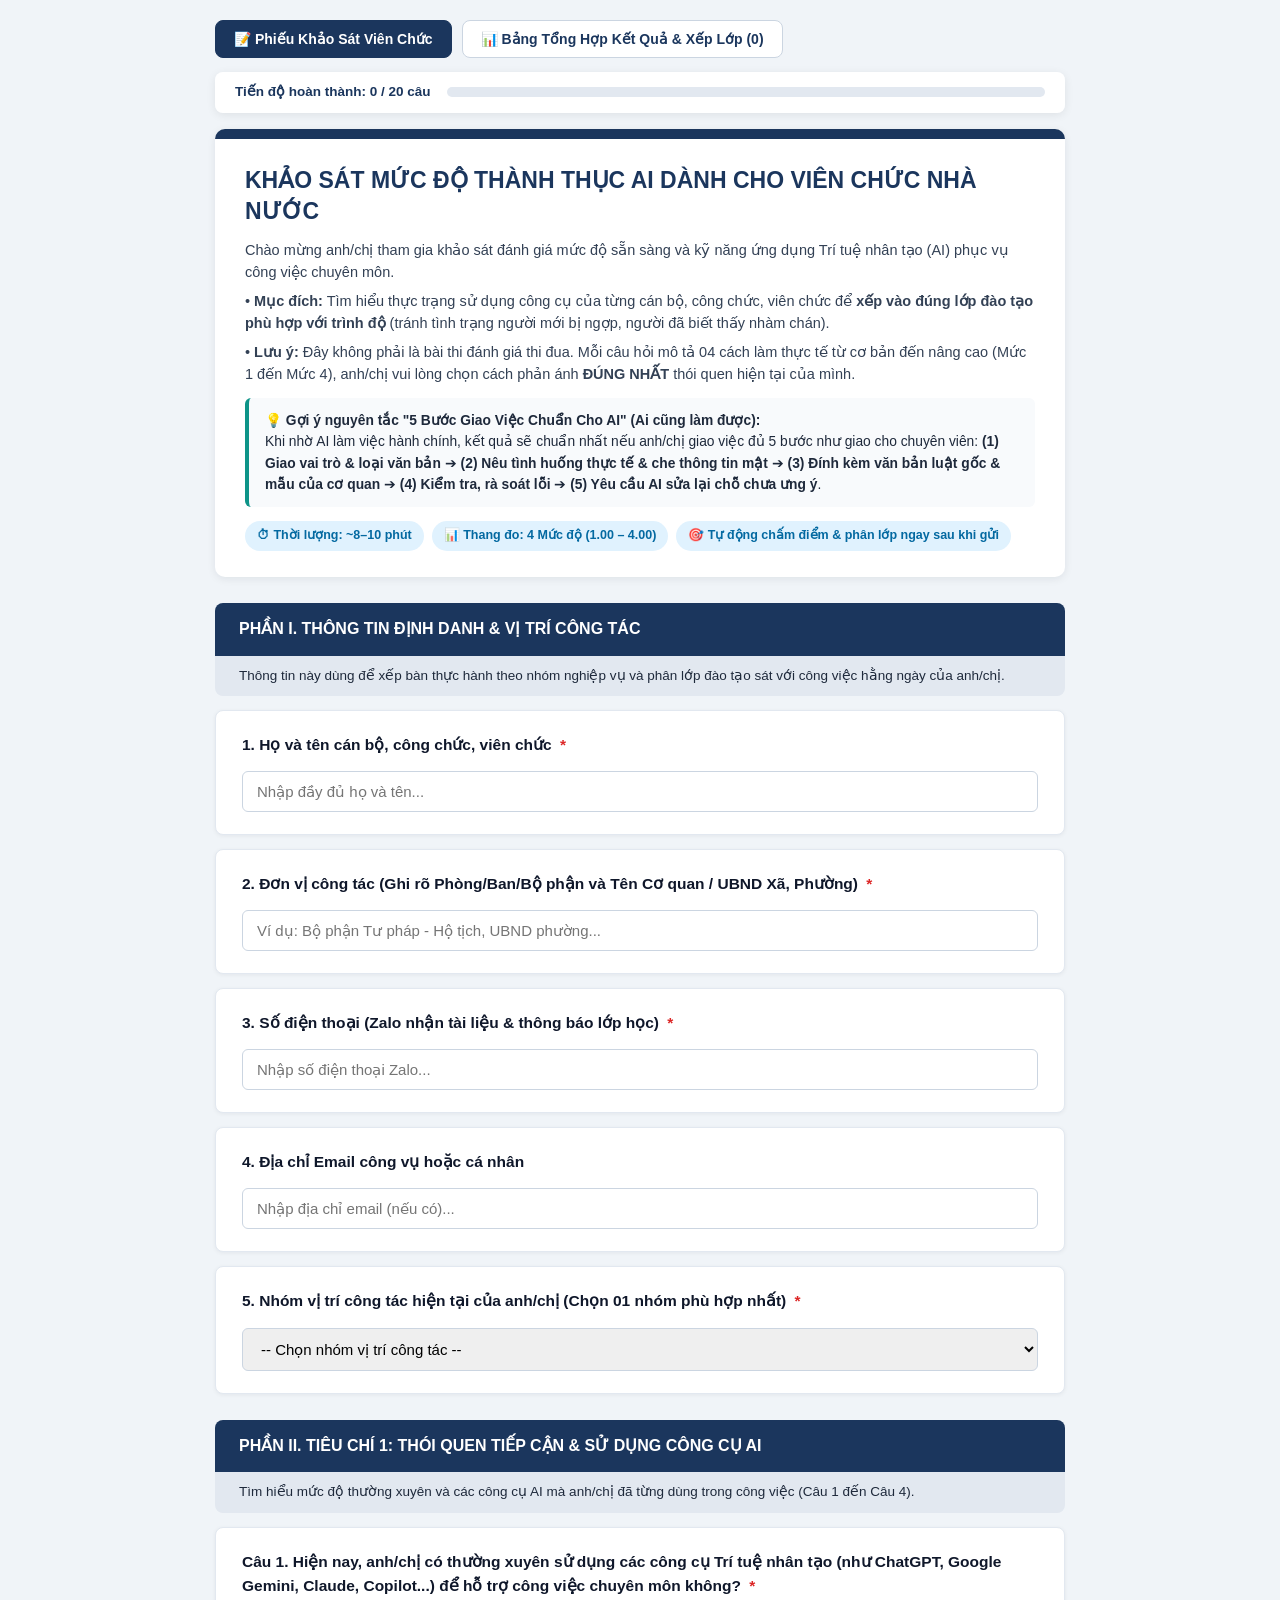
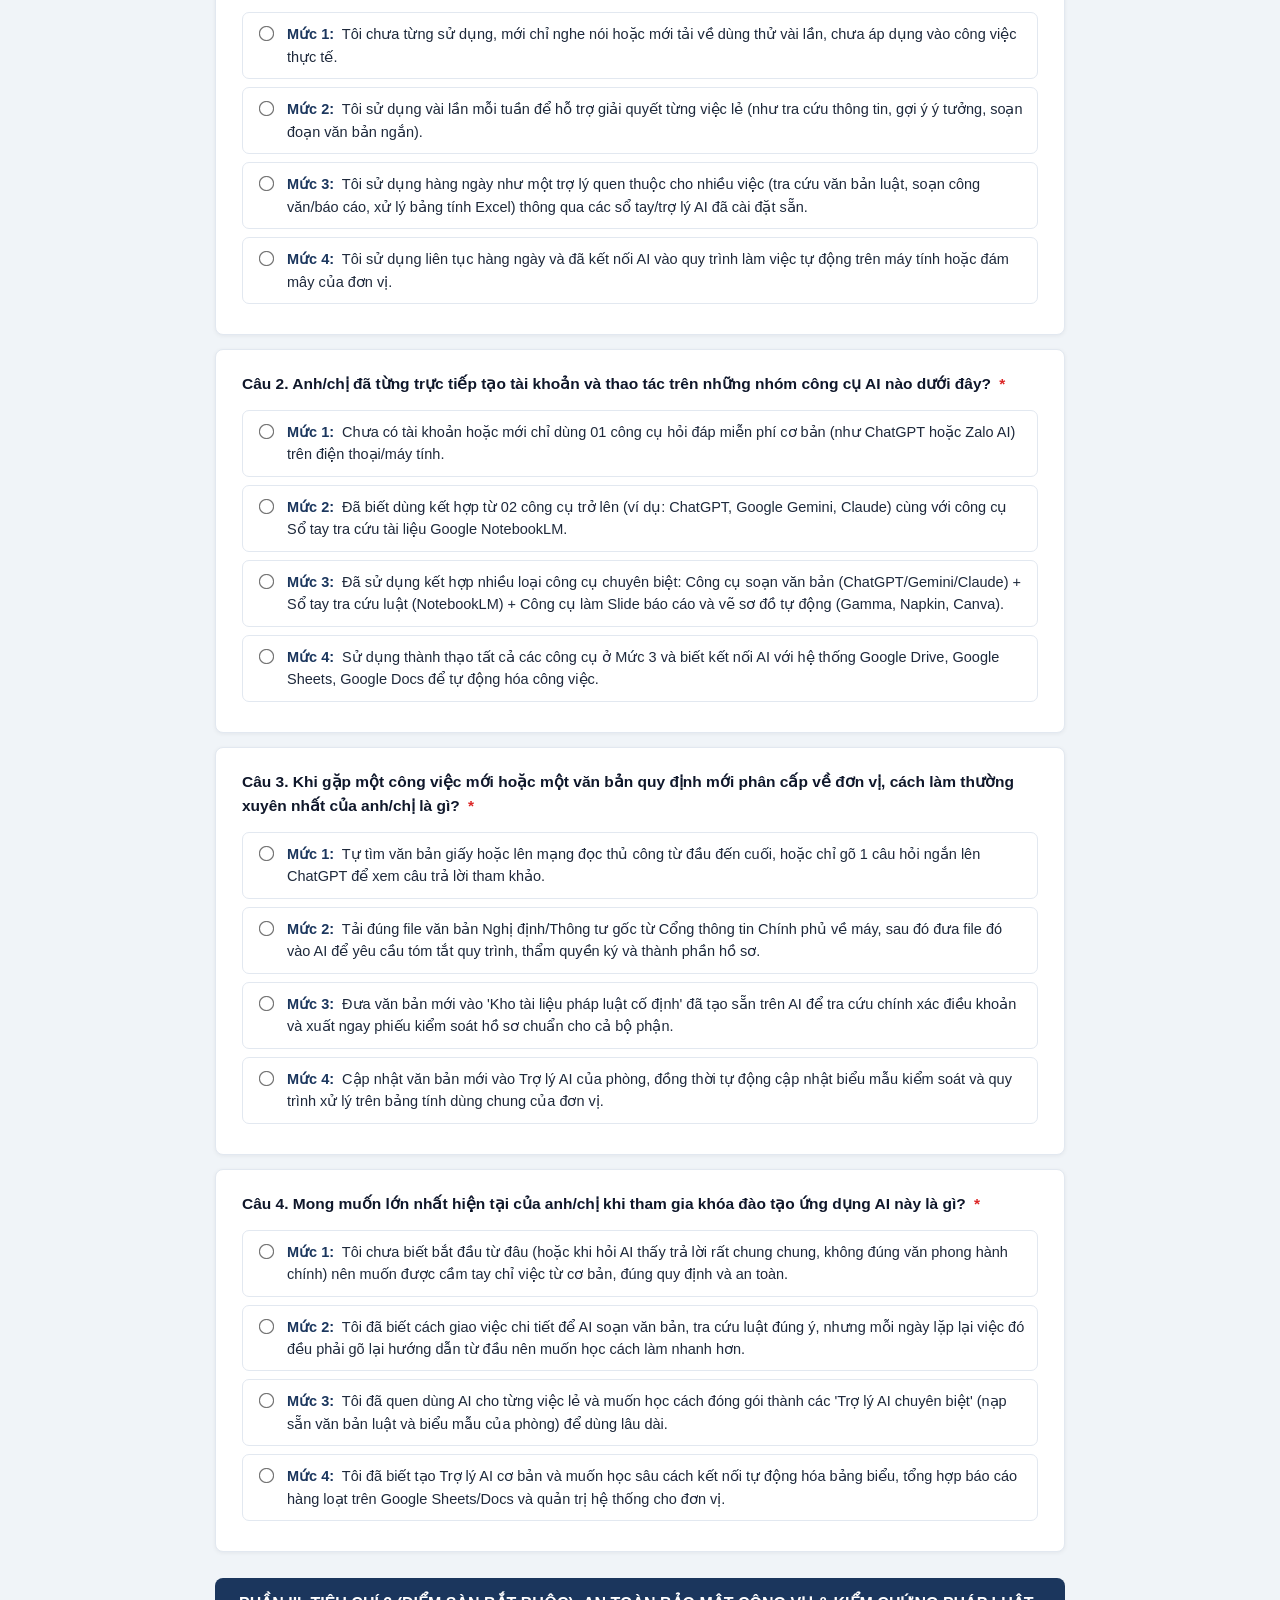
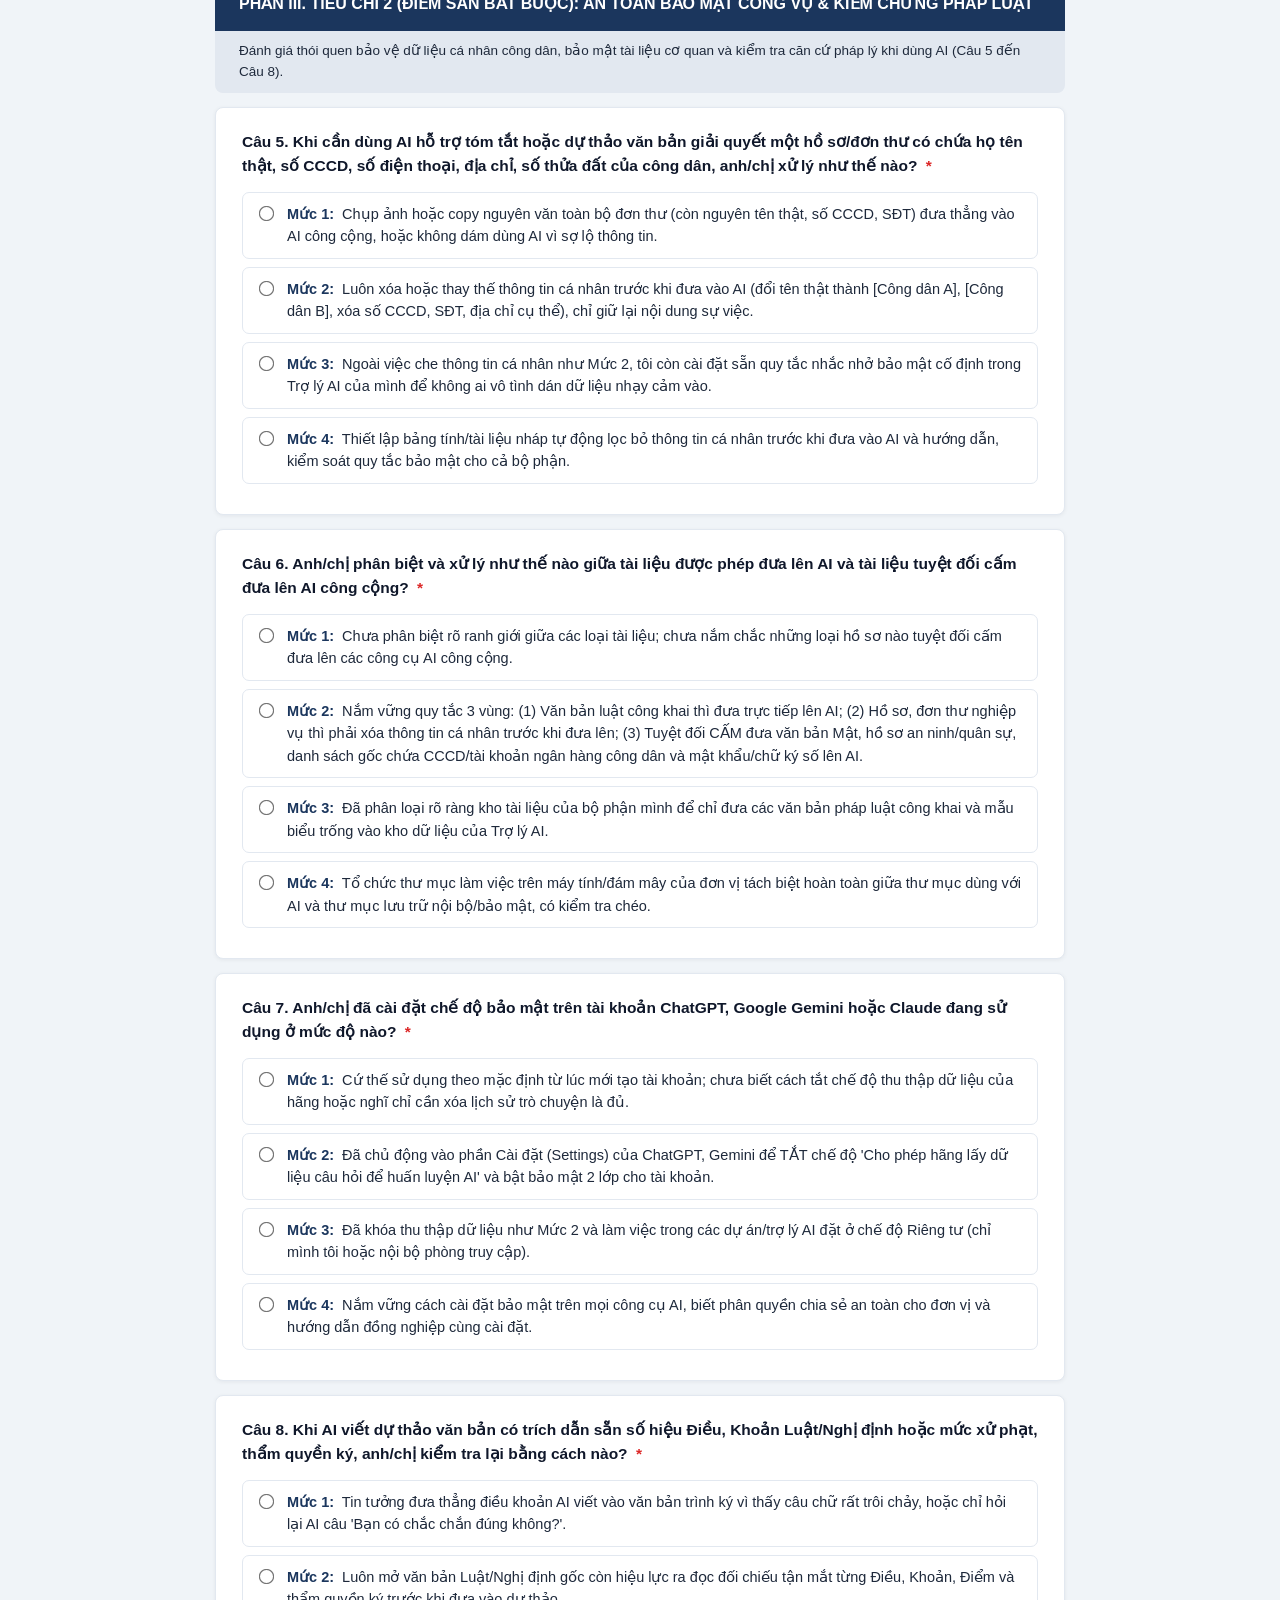
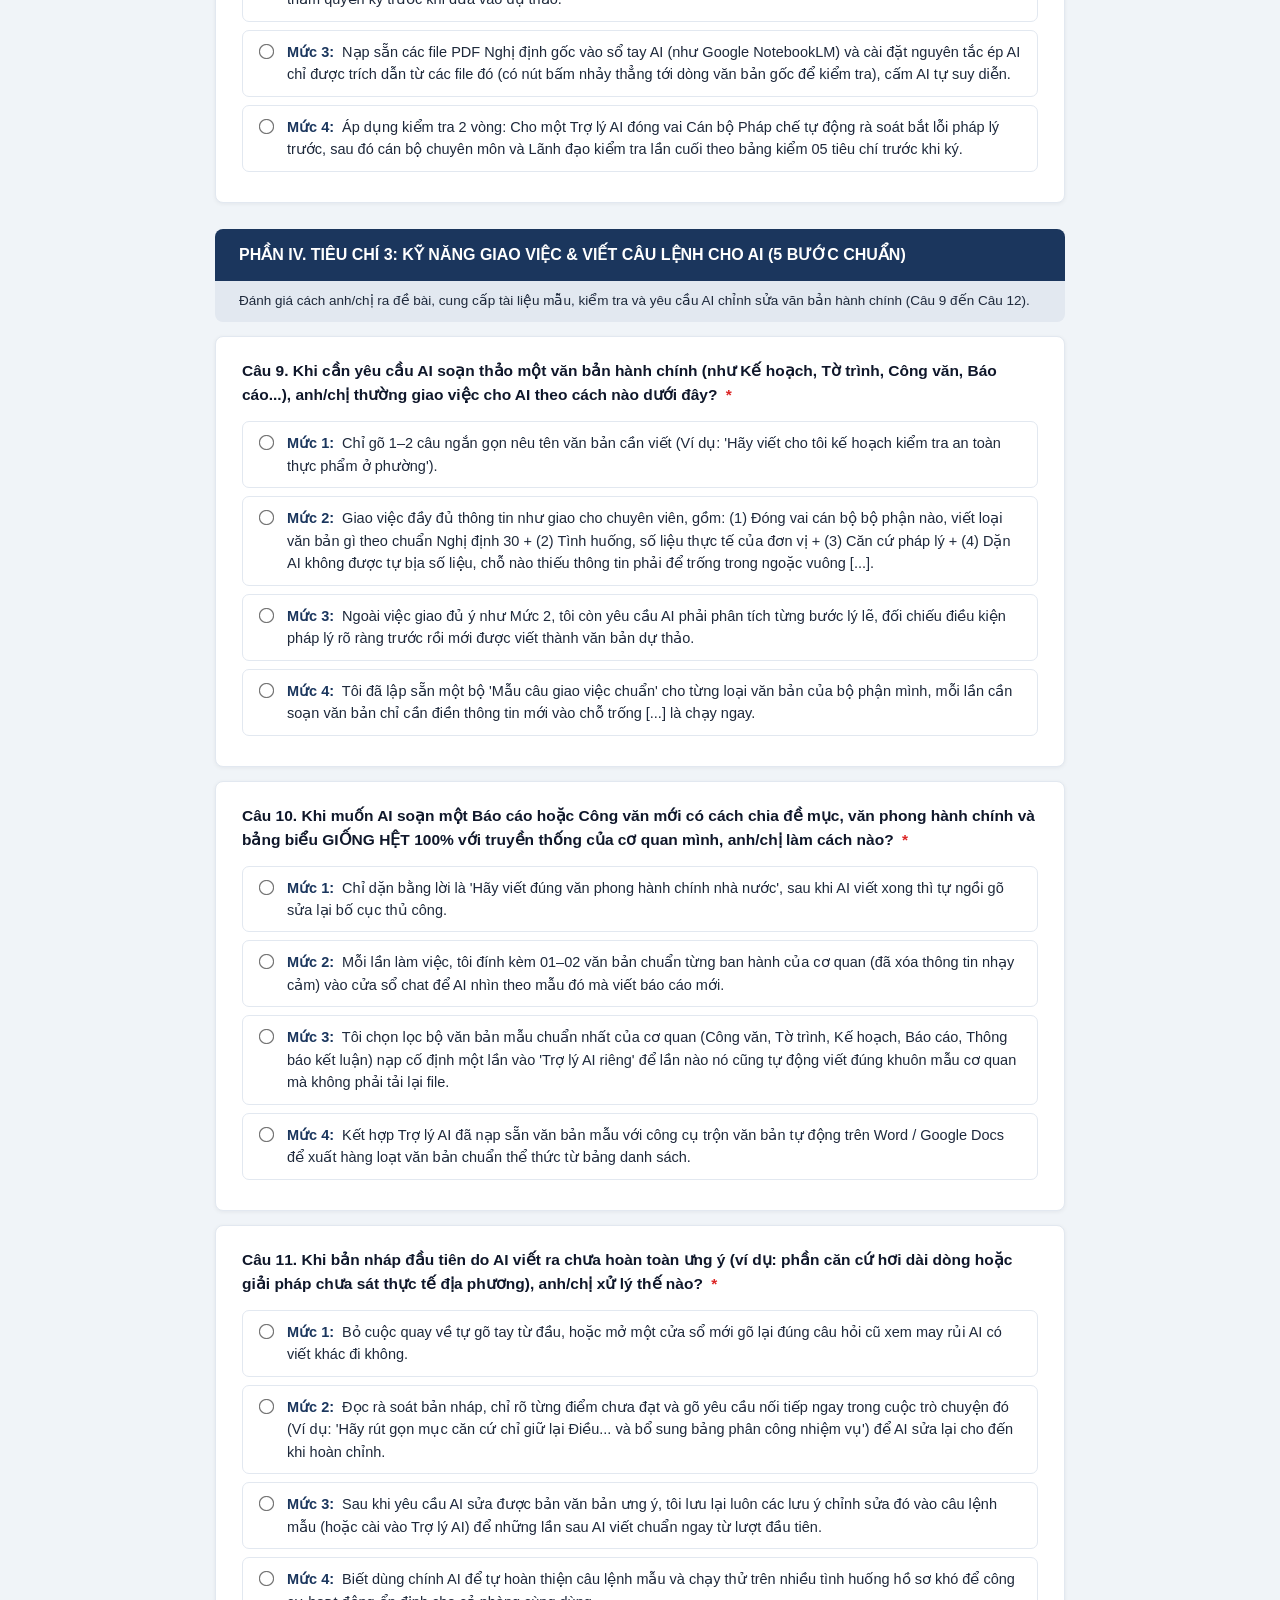
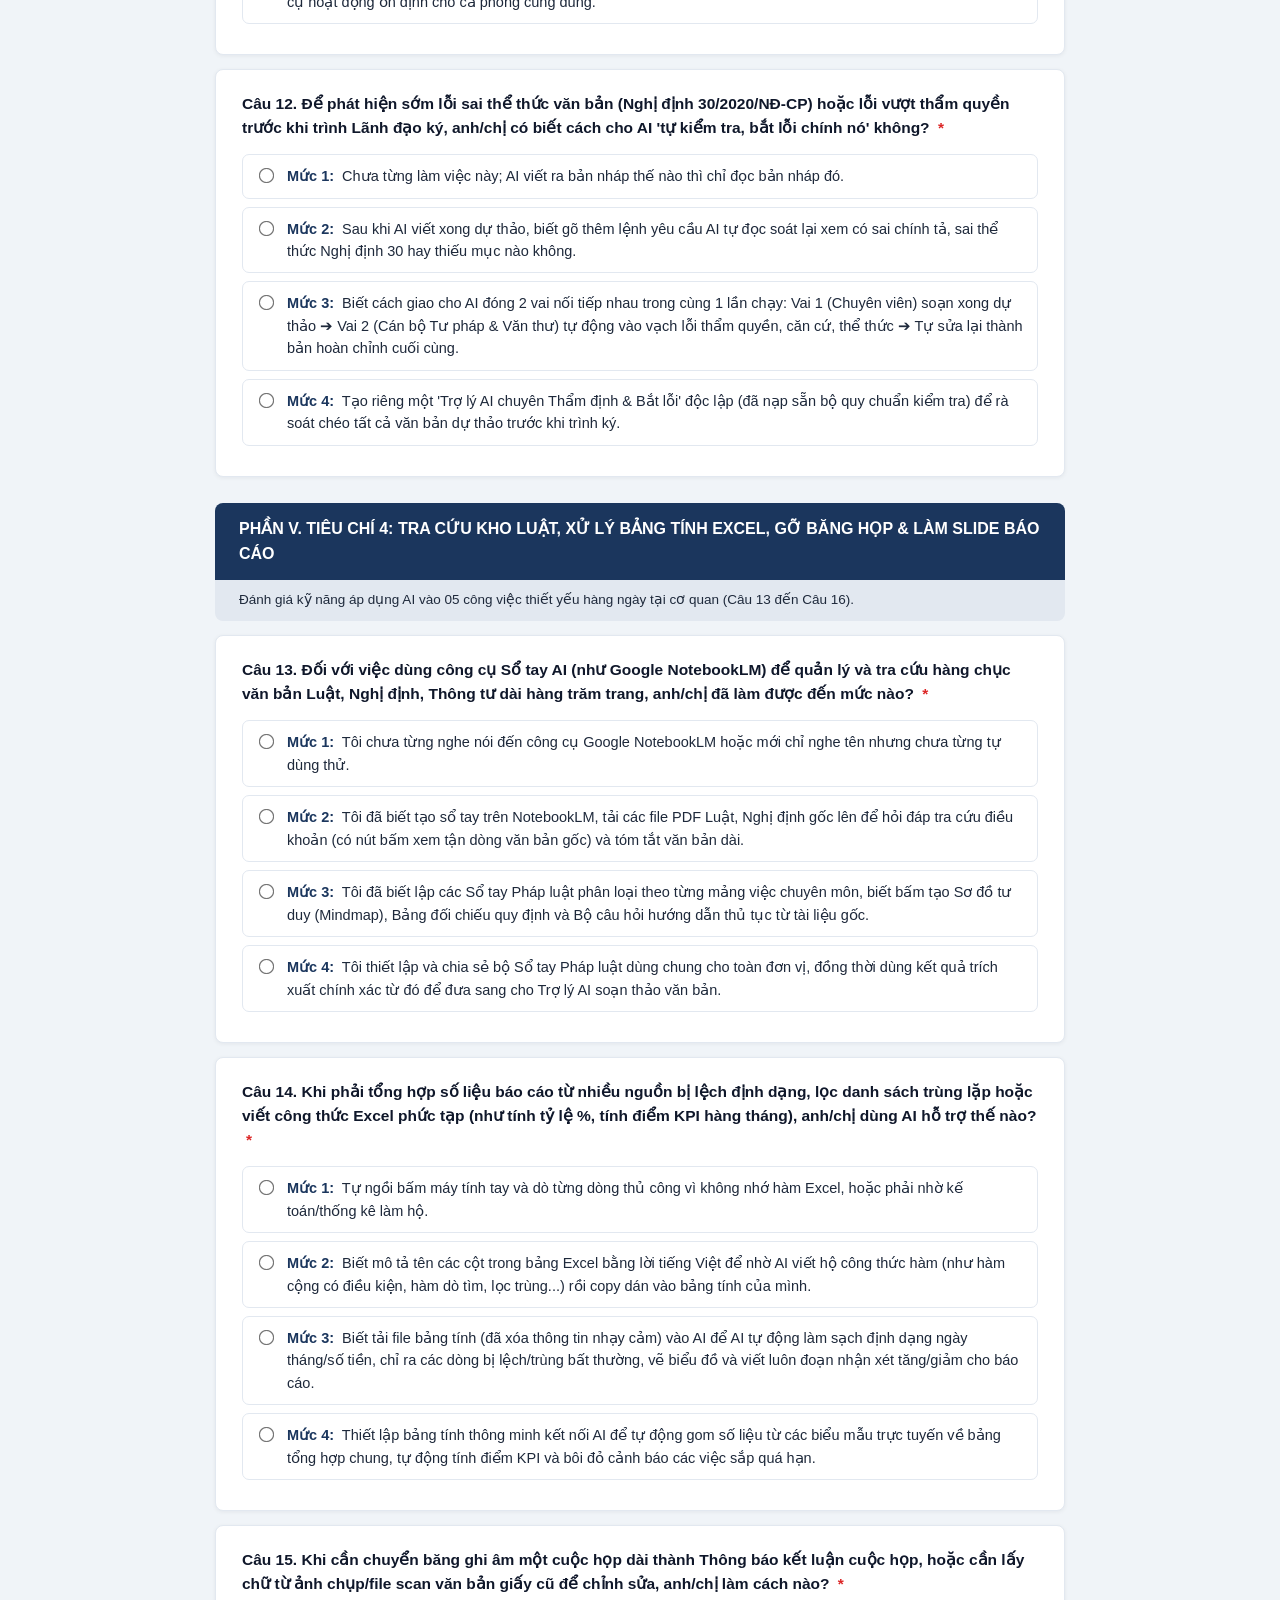
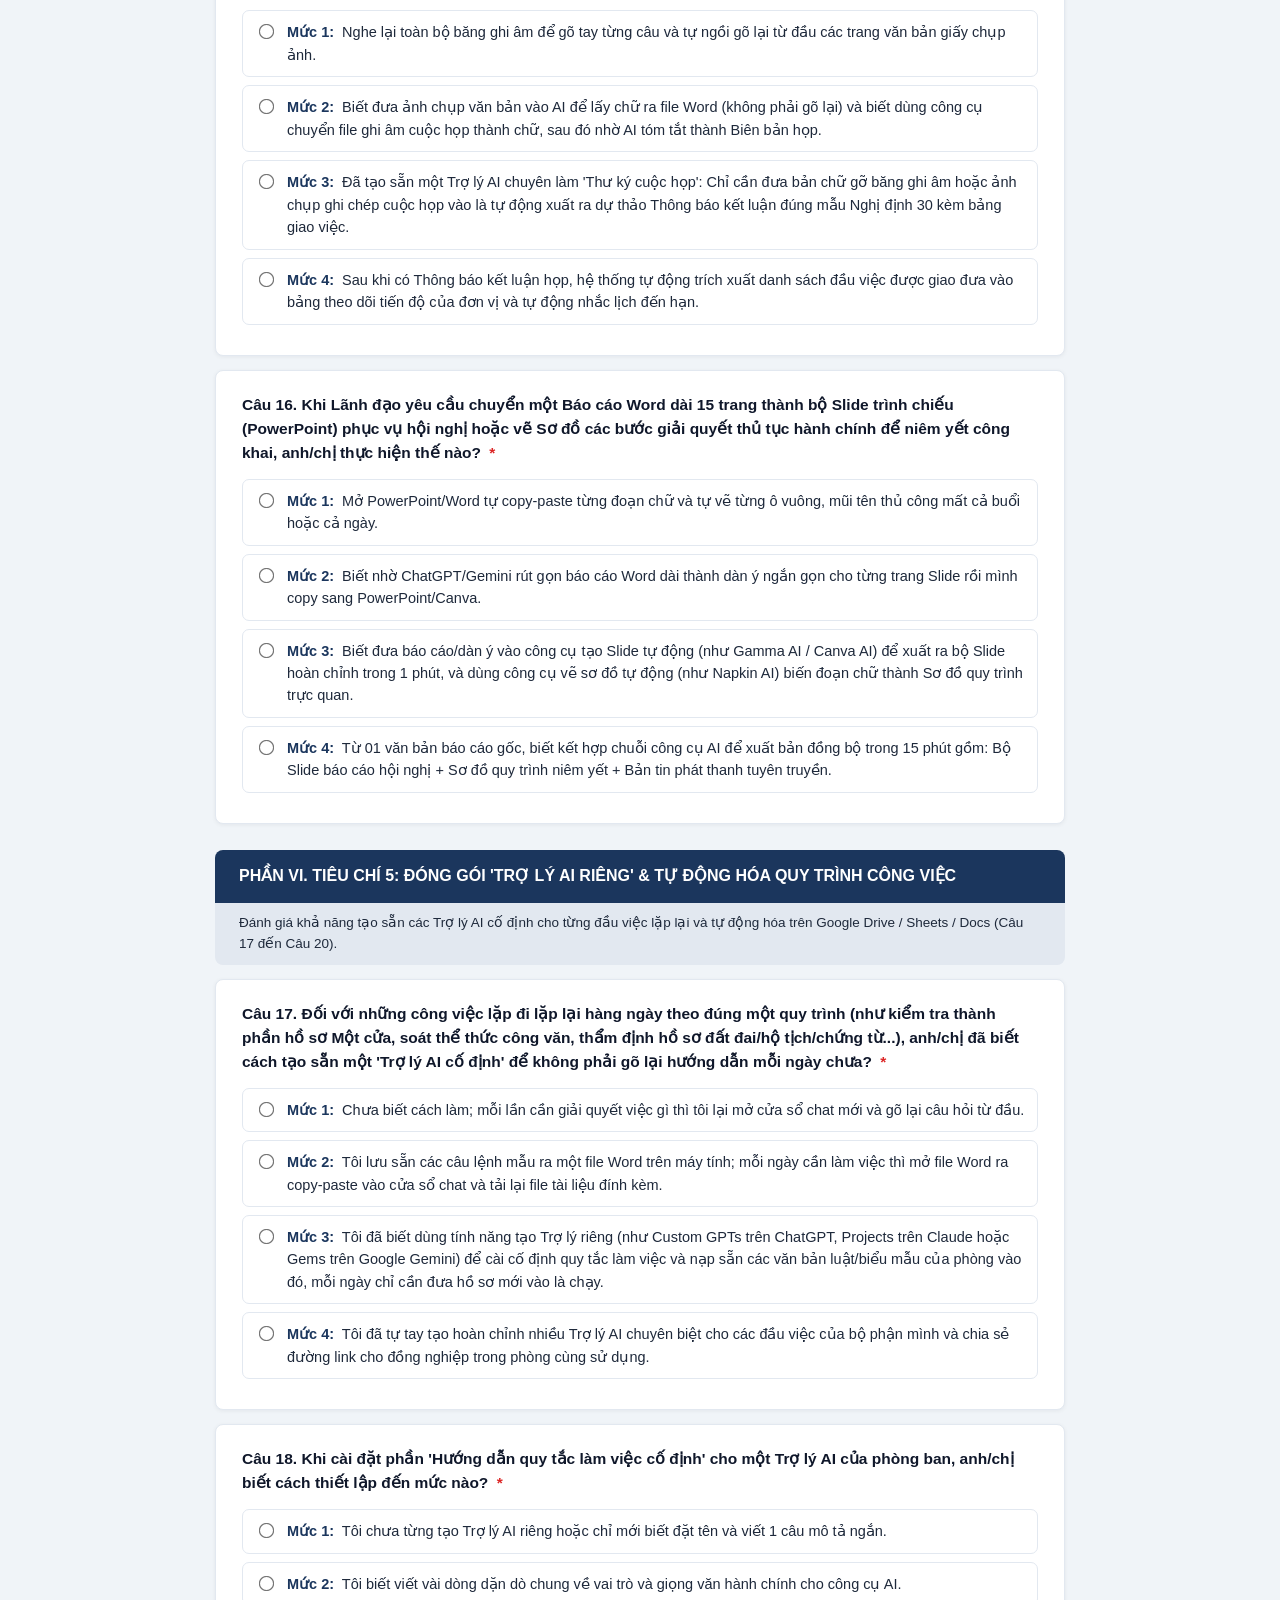
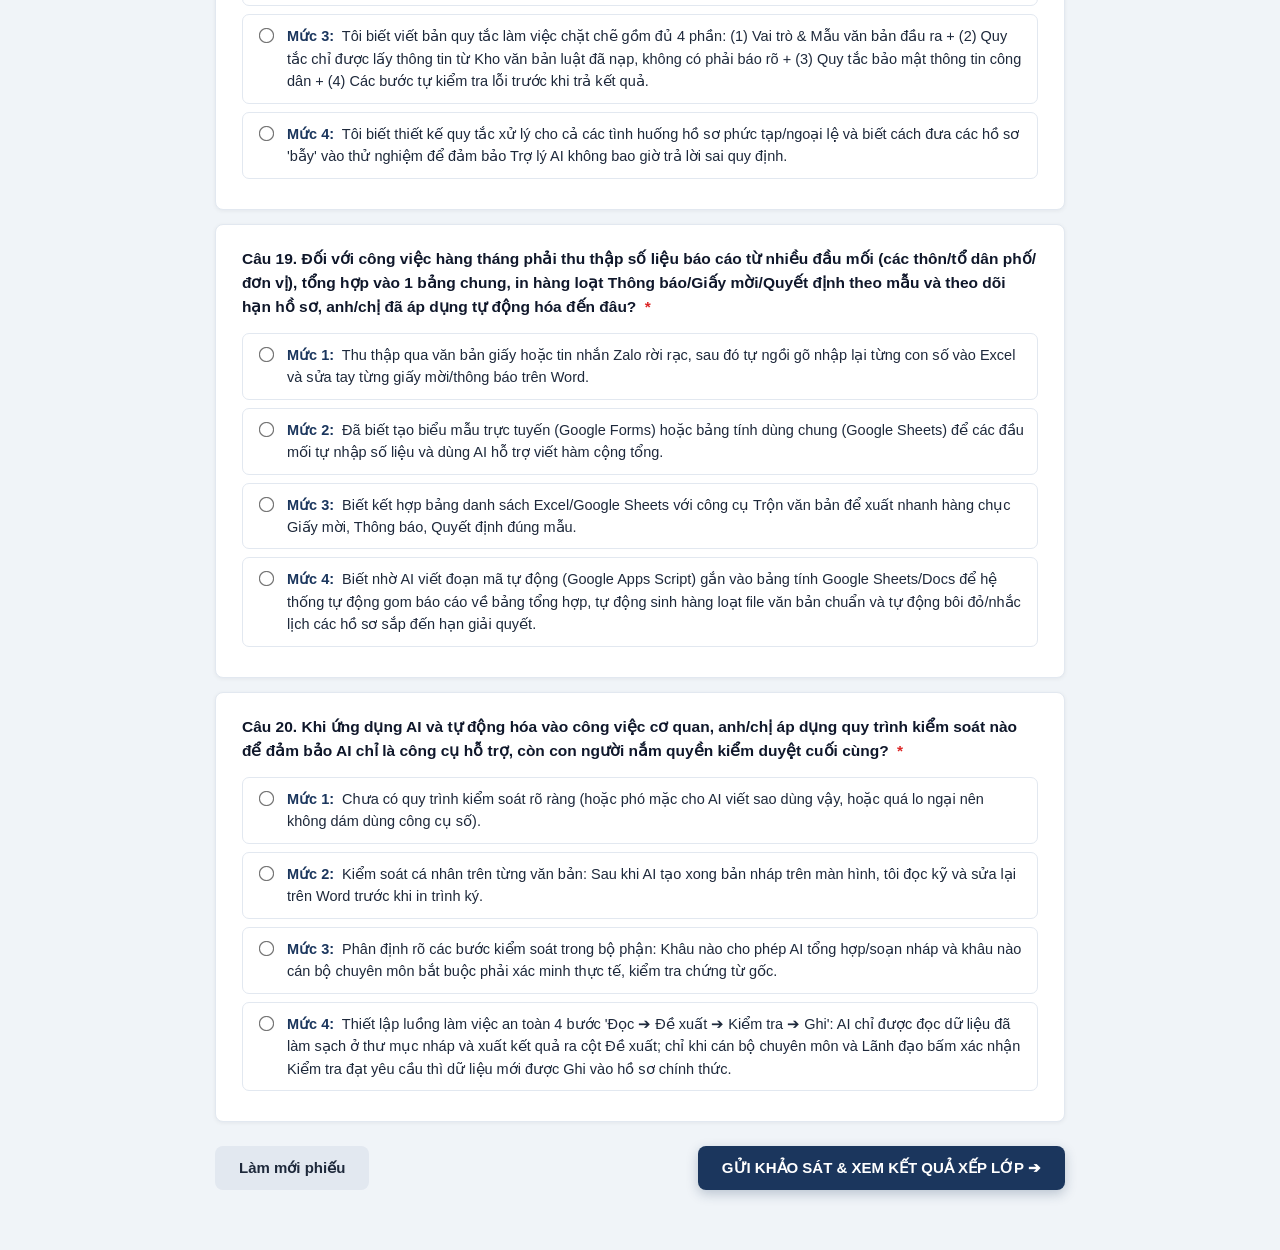
==== commit 23c35f03: "Viet hoa 100% ngon ngu hanh chinh va tich hop bang tong hop" ====
--- a/index.html
+++ b/index.html
@@ -20,27 +20,48 @@
     * { box-sizing: border-box; }
     body {
       margin: 0;
-      padding: 24px 12px 60px;
+      padding: 20px 12px 60px;
       font-family: 'Segoe UI', Roboto, Arial, sans-serif;
       background-color: var(--bg);
       color: var(--text);
       line-height: 1.55;
     }
     .container {
-      max-width: 820px;
+      max-width: 850px;
       margin: 0 auto;
+    }
+    .top-tabs {
+      display: flex;
+      gap: 10px;
+      margin-bottom: 14px;
+    }
+    .tab-btn {
+      padding: 10px 18px;
+      border-radius: 8px;
+      border: 1px solid var(--border);
+      background: #fff;
+      color: var(--primary);
+      font-weight: 700;
+      font-size: 14px;
+      cursor: pointer;
+      transition: all 0.2s;
+    }
+    .tab-btn.active {
+      background: var(--primary);
+      color: #fff;
+      border-color: var(--primary);
     }
     .header-card {
       background: var(--card);
       border-radius: 10px;
       border-top: 10px solid var(--primary);
-      padding: 28px 32px;
+      padding: 26px 30px;
       box-shadow: 0 2px 8px rgba(15, 23, 42, 0.08);
       margin-bottom: 18px;
     }
     .header-card h1 {
       margin: 0 0 12px;
-      font-size: 24px;
+      font-size: 23px;
       color: var(--primary);
       line-height: 1.35;
     }
@@ -48,6 +69,15 @@
       margin: 6px 0;
       font-size: 14.5px;
       color: #334155;
+    }
+    .guide-box {
+      background: #f8fafc;
+      border-left: 4px solid var(--accent);
+      padding: 12px 16px;
+      border-radius: 6px;
+      margin-top: 12px;
+      font-size: 13.8px;
+      color: #1e293b;
     }
     .badge-bar {
       display: flex;
@@ -71,7 +101,6 @@
       margin-top: 26px;
       font-weight: 700;
       font-size: 16px;
-      letter-spacing: 0.2px;
     }
     .section-desc {
       background: #e2e8f0;
@@ -190,8 +219,8 @@
       margin-top: 24px;
     }
     .btn {
-      padding: 13px 26px;
-      font-size: 15.5px;
+      padding: 13px 24px;
+      font-size: 15px;
       font-weight: 700;
       border-radius: 8px;
       border: none;
@@ -213,19 +242,18 @@
       background: var(--accent);
       color: #fff;
     }
-    /* Result Modal / Card */
     #resultSection {
       display: none;
       background: var(--card);
       border-radius: 10px;
       border-top: 10px solid var(--accent);
-      padding: 30px;
+      padding: 28px;
       margin-top: 28px;
       box-shadow: 0 8px 24px rgba(15, 23, 42, 0.14);
     }
     .result-grid {
       display: grid;
-      grid-template-columns: repeat(auto-fit, minmax(145px, 1fr));
+      grid-template-columns: repeat(auto-fit, minmax(140px, 1fr));
       gap: 12px;
       margin: 18px 0;
     }
@@ -256,7 +284,7 @@
     .class-callout h3 {
       margin: 0 0 6px;
       color: #15803d;
-      font-size: 19px;
+      font-size: 18.5px;
     }
     .warn-callout {
       background: #fef2f2;
@@ -268,357 +296,434 @@
       font-size: 14px;
       display: none;
     }
+    /* Admin Panel */
+    #adminPanel {
+      display: none;
+      background: var(--card);
+      border-radius: 10px;
+      border-top: 10px solid var(--amber);
+      padding: 26px;
+      box-shadow: 0 4px 14px rgba(15, 23, 42, 0.1);
+    }
+    .data-table {
+      width: 100%;
+      border-collapse: collapse;
+      margin-top: 14px;
+      font-size: 13.5px;
+    }
+    .data-table th, .data-table td {
+      border: 1px solid #cbd5e1;
+      padding: 9px 10px;
+      text-align: left;
+    }
+    .data-table th {
+      background: var(--primary);
+      color: #fff;
+    }
+    .data-table tr:nth-child(even) { background: #f8fafc; }
   </style>
 </head>
 <body>
 
 <div class="container">
-  <!-- Thanh Tiến độ cố định -->
-  <div class="progress-sticky">
-    <div class="progress-text" id="progressLabel">Tiến độ hoàn thành: 0 / 20 câu</div>
-    <div class="progress-bar-wrap">
-      <div class="progress-bar-fill" id="progressBar"></div>
+  <!-- Chuyển đổi giữa Phiếu Khảo Sát và Bảng Quản Trị Kết Quả -->
+  <div class="top-tabs">
+    <button type="button" class="tab-btn active" id="tabSurveyBtn" onclick="switchTab('survey')">📝 Phiếu Khảo Sát Viên Chức</button>
+    <button type="button" class="tab-btn" id="tabAdminBtn" onclick="switchTab('admin')">📊 Bảng Tổng Hợp Kết Quả & Xếp Lớp (<span id="countBadge">0</span>)</button>
+  </div>
+
+  <!-- TAB 1: PHIẾU KHẢO SÁT -->
+  <div id="surveyView">
+    <div class="progress-sticky">
+      <div class="progress-text" id="progressLabel">Tiến độ hoàn thành: 0 / 20 câu</div>
+      <div class="progress-bar-wrap">
+        <div class="progress-bar-fill" id="progressBar"></div>
+      </div>
+    </div>
+
+    <div class="header-card">
+      <h1>KHẢO SÁT MỨC ĐỘ THÀNH THỤC AI DÀNH CHO VIÊN CHỨC NHÀ NƯỚC</h1>
+      <p>Chào mừng anh/chị tham gia khảo sát đánh giá mức độ sẵn sàng và kỹ năng ứng dụng Trí tuệ nhân tạo (AI) phục vụ công việc chuyên môn.</p>
+      <p>• <strong>Mục đích:</strong> Tìm hiểu thực trạng sử dụng công cụ của từng cán bộ, công chức, viên chức để <strong>xếp vào đúng lớp đào tạo phù hợp với trình độ</strong> (tránh tình trạng người mới bị ngợp, người đã biết thấy nhàm chán).</p>
+      <p>• <strong>Lưu ý:</strong> Đây không phải là bài thi đánh giá thi đua. Mỗi câu hỏi mô tả 04 cách làm thực tế từ cơ bản đến nâng cao (Mức 1 đến Mức 4), anh/chị vui lòng chọn cách phản ánh <strong>ĐÚNG NHẤT</strong> thói quen hiện tại của mình.</p>
+      <div class="guide-box">
+        💡 <strong>Gợi ý nguyên tắc "5 Bước Giao Việc Chuẩn Cho AI" (Ai cũng làm được):</strong><br/>
+        Khi nhờ AI làm việc hành chính, kết quả sẽ chuẩn nhất nếu anh/chị giao việc đủ 5 bước như giao cho chuyên viên: <strong>(1) Giao vai trò & loại văn bản</strong> ➔ <strong>(2) Nêu tình huống thực tế & che thông tin mật</strong> ➔ <strong>(3) Đính kèm văn bản luật gốc & mẫu của cơ quan</strong> ➔ <strong>(4) Kiểm tra, rà soát lỗi</strong> ➔ <strong>(5) Yêu cầu AI sửa lại chỗ chưa ưng ý</strong>.
+      </div>
+      <div class="badge-bar">
+        <span class="badge">⏱ Thời lượng: ~8–10 phút</span>
+        <span class="badge">📊 Thang đo: 4 Mức độ (1.00 – 4.00)</span>
+        <span class="badge">🎯 Tự động chấm điểm & phân lớp ngay sau khi gửi</span>
+      </div>
+    </div>
+
+    <form id="surveyForm" novalidate>
+      <div class="section-banner">PHẦN I. THÔNG TIN ĐỊNH DANH & VỊ TRÍ CÔNG TÁC</div>
+      <div class="section-desc">Thông tin này dùng để xếp bàn thực hành theo nhóm nghiệp vụ và phân lớp đào tạo sát với công việc hằng ngày của anh/chị.</div>
+
+      <div class="question-card">
+        <div class="q-title">1. Họ và tên cán bộ, công chức, viên chức <span class="req">*</span></div>
+        <input type="text" id="fullName" class="text-input" placeholder="Nhập đầy đủ họ và tên..." required />
+      </div>
+
+      <div class="question-card">
+        <div class="q-title">2. Đơn vị công tác (Ghi rõ Phòng/Ban/Bộ phận và Tên Cơ quan / UBND Xã, Phường) <span class="req">*</span></div>
+        <input type="text" id="unitName" class="text-input" placeholder="Ví dụ: Bộ phận Tư pháp - Hộ tịch, UBND phường..." required />
+      </div>
+
+      <div class="question-card">
+        <div class="q-title">3. Số điện thoại (Zalo nhận tài liệu & thông báo lớp học) <span class="req">*</span></div>
+        <input type="tel" id="phone" class="text-input" placeholder="Nhập số điện thoại Zalo..." required />
+      </div>
+
+      <div class="question-card">
+        <div class="q-title">4. Địa chỉ Email công vụ hoặc cá nhân</div>
+        <input type="email" id="email" class="text-input" placeholder="Nhập địa chỉ email (nếu có)..." />
+      </div>
+
+      <div class="question-card">
+        <div class="q-title">5. Nhóm vị trí công tác hiện tại của anh/chị (Chọn 01 nhóm phù hợp nhất) <span class="req">*</span></div>
+        <select id="roleGroup" class="select-input" required>
+          <option value="">-- Chọn nhóm vị trí công tác --</option>
+          <option value="Nhóm 1: Lãnh đạo, Quản lý">Nhóm 1: Lãnh đạo, Quản lý (Thường trực Đảng ủy, HĐND, Lãnh đạo UBND, Thủ trưởng đơn vị, Trưởng/Phó phòng ban)</option>
+          <option value="Nhóm 2: Một cửa / Trung tâm HCC">Nhóm 2: Bộ phận Tiếp nhận & Trả kết quả / Trung tâm Phục vụ hành chính công (Một cửa)</option>
+          <option value="Nhóm 3: Văn phòng - Thống kê - Nội vụ">Nhóm 3: Văn phòng – Thống kê, Hành chính – Tổng hợp, Văn thư – Lưu trữ, Tổ chức – Nội vụ</option>
+          <option value="Nhóm 4: Tư pháp - Hộ tịch - Thanh tra">Nhóm 4: Tư pháp – Hộ tịch, Pháp chế, Thanh tra, Tiếp công dân & Xử lý vi phạm hành chính</option>
+          <option value="Nhóm 5: Địa chính - Xây dựng - Môi trường">Nhóm 5: Địa chính – Đất đai – Xây dựng – Đô thị – Tài nguyên & Môi trường</option>
+          <option value="Nhóm 6: Tài chính - Kế toán - Đầu tư">Nhóm 6: Tài chính – Kế toán – Ngân sách – Kế hoạch & Đầu tư công</option>
+          <option value="Nhóm 7: Văn hóa - Xã hội - Giáo dục - Y tế - Quân sự">Nhóm 7: Văn hóa – Xã hội, Giáo dục, Y tế, Lao động – Bảo trợ xã hội, Truyền thông, Quân sự</option>
+        </select>
+      </div>
+
+      <div id="questionsContainer"></div>
+
+      <div class="actions-bar">
+        <button type="button" class="btn btn-secondary" onclick="resetSurvey()">Làm mới phiếu</button>
+        <button type="submit" class="btn btn-primary">GỬI KHẢO SÁT & XEM KẾT QUẢ XẾP LỚP ➔</button>
+      </div>
+    </form>
+
+    <!-- KẾT QUẢ CÁ NHÂN TỨC THÌ -->
+    <div id="resultSection">
+      <h2 style="margin-top:0; color: var(--primary);">KẾT QUẢ ĐÁNH GIÁ MỨC ĐỘ THÀNH THỤC AI & PHÂN LỚP ĐÀO TẠO</h2>
+      <p id="resIdentity" style="font-size: 15px; color: #334155;"></p>
+
+      <div class="result-grid">
+        <div class="score-box">
+          <div class="num" id="scoreTC1">0.00</div>
+          <div class="lbl">TC1: Thói quen & Công cụ ( /4.0)</div>
+        </div>
+        <div class="score-box">
+          <div class="num" id="scoreTC2">0.00</div>
+          <div class="lbl">TC2: Bảo mật & Kiểm chứng ( /4.0)</div>
+        </div>
+        <div class="score-box">
+          <div class="num" id="scoreTC3">0.00</div>
+          <div class="lbl">TC3: Kỹ năng Giao việc cho AI ( /4.0)</div>
+        </div>
+        <div class="score-box">
+          <div class="num" id="scoreTC4">0.00</div>
+          <div class="lbl">TC4: Tra cứu Luật & Bảng tính ( /4.0)</div>
+        </div>
+        <div class="score-box">
+          <div class="num" id="scoreTC5">0.00</div>
+          <div class="lbl">TC5: Tạo Trợ lý riêng & Tự động hóa ( /4.0)</div>
+        </div>
+        <div class="score-box" style="background:#eff6ff; border-color: var(--primary-light);">
+          <div class="num" id="scoreAvg" style="color: var(--accent);">0.00</div>
+          <div class="lbl"><strong>ĐIỂM TB CHUNG (Thang 4.00)</strong></div>
+        </div>
+      </div>
+
+      <div id="securityWarning" class="warn-callout">
+        <strong>⚠️ LƯU Ý VỀ AN TOÀN BẢO MẬT CÔNG VỤ (Điểm Bảo mật &lt; 2.00):</strong> Điểm kỹ năng bảo mật thông tin công dân và kiểm chứng điều khoản pháp luật của anh/chị đang dưới mức an toàn (2.00/4.00). Hệ thống ưu tiên xếp anh/chị vào học kỹ năng Bảo mật Đèn Giao Thông & Giao việc chuẩn cho AI trước khi học tạo Trợ lý AI tự động.
+      </div>
+
+      <div class="class-callout">
+        <div style="font-size: 13.5px; font-weight:700; color:#166534; text-transform:uppercase;">Mức độ hiện tại & Lớp đào tạo được đề xuất:</div>
+        <h3 id="resLevelTitle">LEVEL ...</h3>
+        <p id="resClassDesc" style="margin: 6px 0 0; font-size: 15px; color: #1e293b;"></p>
+      </div>
+
+      <div class="actions-bar" style="margin-top: 18px;">
+        <button type="button" class="btn btn-teal" onclick="exportSingleCSV()">📥 Tải Phiếu Kết Quả Cá Nhân (Excel / CSV)</button>
+        <button type="button" class="btn btn-secondary" onclick="copyZaloSummary()">📋 Copy Kết Quả Gửi Zalo Ban Tổ Chức</button>
+        <button type="button" class="btn btn-secondary" onclick="window.print()">🖨 In Phiếu (PDF)</button>
+      </div>
     </div>
   </div>
 
-  <!-- Tiêu đề Form -->
-  <div class="header-card">
-    <h1>KHẢO SÁT MỨC ĐỘ THÀNH THỤC AI DÀNH CHO VIÊN CHỨC NHÀ NƯỚC</h1>
-    <p>Chào mừng anh/chị tham gia khảo sát đánh giá mức độ sẵn sàng và thành thục ứng dụng Trí tuệ nhân tạo (AI) trong khu vực công.</p>
-    <p>• <strong>Mục đích:</strong> Phân loại chính xác nhu cầu và mức độ thành thục hiện tại (từ <strong>Mức 1 đến Mức 4</strong> theo trục: <em>An toàn bảo mật ➔ Kỹ năng câu lệnh TCREI ➔ Kho pháp luật NotebookLM ➔ Kiến tạo AI Agents & Tự động hóa</em>) nhằm xếp lớp đào tạo sát thực tế nhất.</p>
-    <p>• <strong>Lưu ý:</strong> Đây không phải là bài thi đánh giá thi đua. Mỗi câu hỏi có 04 mức độ thực hành (tương ứng từ 1 đến 4 điểm), anh/chị vui lòng chọn phương án phản ánh <strong>ĐÚNG NHẤT</strong> thói quen và cách làm hiện tại của mình.</p>
-    <div class="badge-bar">
-      <span class="badge">⏱ Thời lượng: ~10 phút</span>
-      <span class="badge">📊 Thang đo: BARS 1.00 – 4.00 (4 Levels)</span>
-      <span class="badge">🎯 Tự động chấm điểm & xếp lớp</span>
+  <!-- TAB 2: BẢNG TỔNG HỢP KẾT QUẢ & XẾP LỚP (DÀNH CHO BAN TỔ CHỨC) -->
+  <div id="adminPanel">
+    <h2 style="margin-top:0; color: var(--primary);">📊 BẢNG TỔNG HỢP KẾT QUẢ KHẢO SÁT & PHÂN LỚP ĐÀO TẠO</h2>
+    <p style="font-size: 14px; color: #334155;">
+      • Toàn bộ các phiếu khảo sát đã gửi trên thiết bị này được lưu tự động tại bảng dưới đây.<br/>
+      • <strong>Kết nối tự động về Google Sheets trung tâm của Ban Tổ Chức:</strong> Dán đường link Google Apps Script Web App vào ô dưới đây để mọi phiếu khảo sát tự động đổ thẳng về file Google Sheets của anh.
+    </p>
+    <div style="display:flex; gap:10px; margin-bottom: 16px; flex-wrap:wrap;">
+      <input type="url" id="webhookUrl" class="text-input" style="flex:1; min-width:260px;" placeholder="Dán link Google Sheets Web App (https://script.google.com/macros/s/.../exec) nếu muốn đồng bộ đám mây..." />
+      <button type="button" class="btn btn-primary" onclick="saveWebhook()">Lưu kết nối Google Sheets</button>
     </div>
-  </div>
-
-  <form id="surveyForm" novalidate>
-    <!-- PHẦN I: ĐỊNH DANH -->
-    <div class="section-banner">PHẦN I. THÔNG TIN ĐỊNH DANH & VỊ TRÍ CÔNG TÁC</div>
-    <div class="section-desc">Thông tin này dùng để xếp bàn thực hành theo nhóm nghiệp vụ và phân luồng lớp đào tạo phù hợp với chức trách, nhiệm vụ.</div>
-
-    <div class="question-card">
-      <div class="q-title">1. Họ và tên cán bộ, công chức, viên chức <span class="req">*</span></div>
-      <input type="text" id="fullName" class="text-input" placeholder="Nhập đầy đủ họ và tên..." required />
+
+    <div style="display:flex; gap:10px; margin-bottom:12px; flex-wrap:wrap;">
+      <button type="button" class="btn btn-teal" onclick="exportAllCSV()">📥 Xuất Toàn Bộ Danh Sách Ra File Excel (.CSV)</button>
+      <button type="button" class="btn btn-secondary" onclick="clearAllRecords()">🗑 Xóa danh sách lưu tạm</button>
     </div>
 
-    <div class="question-card">
-      <div class="q-title">2. Đơn vị công tác (Ghi rõ Phòng/Ban/Bộ phận và Tên Cơ quan / UBND Xã, Phường) <span class="req">*</span></div>
-      <input type="text" id="unitName" class="text-input" placeholder="Ví dụ: Bộ phận Tư pháp - Hộ tịch, UBND phường..." required />
-    </div>
-
-    <div class="question-card">
-      <div class="q-title">3. Số điện thoại (Zalo nhận tài liệu & thông báo lớp học) <span class="req">*</span></div>
-      <input type="tel" id="phone" class="text-input" placeholder="Nhập số điện thoại Zalo..." required />
-    </div>
-
-    <div class="question-card">
-      <div class="q-title">4. Địa chỉ Email công vụ hoặc cá nhân</div>
-      <input type="email" id="email" class="text-input" placeholder="Nhập địa chỉ email (nếu có)..." />
-    </div>
-
-    <div class="question-card">
-      <div class="q-title">5. Nhóm vị trí công tác hiện tại của anh/chị (Chọn 01 nhóm phù hợp nhất) <span class="req">*</span></div>
-      <select id="roleGroup" class="select-input" required>
-        <option value="">-- Chọn nhóm vị trí công tác --</option>
-        <option value="Nhóm 1: Lãnh đạo, Quản lý">Nhóm 1: Lãnh đạo, Quản lý (Thường trực Đảng ủy, HĐND, Lãnh đạo UBND, Thủ trưởng đơn vị, Trưởng/Phó phòng ban)</option>
-        <option value="Nhóm 2: Một cửa / Trung tâm HCC">Nhóm 2: Bộ phận Tiếp nhận & Trả kết quả / Trung tâm Phục vụ hành chính công (Một cửa)</option>
-        <option value="Nhóm 3: Văn phòng - Thống kê - Nội vụ">Nhóm 3: Văn phòng – Thống kê, Hành chính – Tổng hợp, Văn thư – Lưu trữ, Tổ chức – Nội vụ</option>
-        <option value="Nhóm 4: Tư pháp - Hộ tịch - Thanh tra">Nhóm 4: Tư pháp – Hộ tịch, Pháp chế, Thanh tra, Tiếp công dân & Xử lý vi phạm hành chính</option>
-        <option value="Nhóm 5: Địa chính - Xây dựng - Môi trường">Nhóm 5: Địa chính – Đất đai – Xây dựng – Đô thị – Tài nguyên & Môi trường</option>
-        <option value="Nhóm 6: Tài chính - Kế toán - Đầu tư">Nhóm 6: Tài chính – Kế toán – Ngân sách – Kế hoạch & Đầu tư công</option>
-        <option value="Nhóm 7: Văn hóa - Xã hội - Giáo dục - Y tế - Quân sự">Nhóm 7: Văn hóa – Xã hội, Giáo dục, Y tế, Lao động – Bảo trợ xã hội, Truyền thông, Quân sự</option>
-      </select>
-    </div>
-
-    <!-- Nơi render tự động 20 câu hỏi -->
-    <div id="questionsContainer"></div>
-
-    <div class="actions-bar">
-      <button type="button" class="btn btn-secondary" onclick="resetSurvey()">Làm mới phiếu</button>
-      <button type="submit" class="btn btn-primary">GỬI KHẢO SÁT & XEM KẾT QUẢ PHÂN LỚP ➔</button>
-    </div>
-  </form>
-
-  <!-- KẾT QUẢ CHẤM ĐIỂM & XẾP LỚP TỨC THÌ -->
-  <div id="resultSection">
-    <h2 style="margin-top:0; color: var(--primary);">KẾT QUẢ ĐÁNH GIÁ MỨC ĐỘ THÀNH THỤC AI & PHÂN LỚP ĐÀO TẠO</h2>
-    <p id="resIdentity" style="font-size: 15px; color: #334155;"></p>
-
-    <div class="result-grid">
-      <div class="score-box">
-        <div class="num" id="scoreTC1">0.00</div>
-        <div class="lbl">TC1: Thói quen & Công cụ ( /4.0)</div>
-      </div>
-      <div class="score-box">
-        <div class="num" id="scoreTC2">0.00</div>
-        <div class="lbl">TC2: Bảo mật & Kiểm chứng ( /4.0)</div>
-      </div>
-      <div class="score-box">
-        <div class="num" id="scoreTC3">0.00</div>
-        <div class="lbl">TC3: Câu lệnh TCREI ( /4.0)</div>
-      </div>
-      <div class="score-box">
-        <div class="num" id="scoreTC4">0.00</div>
-        <div class="lbl">TC4: NotebookLM & Đa phương thức ( /4.0)</div>
-      </div>
-      <div class="score-box">
-        <div class="num" id="scoreTC5">0.00</div>
-        <div class="lbl">TC5: AI Agents & Tự động hóa ( /4.0)</div>
-      </div>
-      <div class="score-box" style="background:#eff6ff; border-color: var(--primary-light);">
-        <div class="num" id="scoreAvg" style="color: var(--accent);">0.00</div>
-        <div class="lbl"><strong>ĐIỂM TB CHUNG (Thang 4.00)</strong></div>
-      </div>
-    </div>
-
-    <div id="securityWarning" class="warn-callout">
-      <strong>⚠️ CẢNH BÁO CỔNG AN TOÀN BẢO MẬT (TC2 &lt; 2.00):</strong> Điểm kỹ năng An toàn Bảo mật Công vụ & Kiểm soát Ảo giác Pháp lý của anh/chị đang dưới ngưỡng an toàn (2.00/4.00). Theo quy tắc Cổng lọc số 2, hệ thống ưu tiên xếp anh/chị vào học phần Bảo mật Đèn Giao Thông & Chuẩn hóa TCREI trước khi xây dựng AI Agents.
-    </div>
-
-    <div class="class-callout">
-      <div style="font-size: 13.5px; font-weight:700; color:#166534; text-transform:uppercase;">Mức độ hiện tại & Lớp đào tạo được phân công:</div>
-      <h3 id="resLevelTitle">LEVEL ...</h3>
-      <p id="resClassDesc" style="margin: 6px 0 0; font-size: 15px; color: #1e293b;"></p>
-    </div>
-
-    <div class="actions-bar" style="margin-top: 18px;">
-      <button type="button" class="btn btn-teal" onclick="exportCSV()">📥 Tải kết quả về máy (File Excel / CSV)</button>
-      <button type="button" class="btn btn-secondary" onclick="window.print()">🖨 In Phiếu Kết Quả (PDF)</button>
+    <div style="overflow-x:auto;">
+      <table class="data-table">
+        <thead>
+          <tr>
+            <th>STT</th>
+            <th>Thời gian</th>
+            <th>Họ và tên</th>
+            <th>Đơn vị</th>
+            <th>SĐT Zalo</th>
+            <th>Nhóm vị trí</th>
+            <th>TC1</th>
+            <th>TC2 (Bảo mật)</th>
+            <th>TC3 (Giao việc)</th>
+            <th>TC4 (Luật/Excel)</th>
+            <th>TC5 (Trợ lý AI)</th>
+            <th>ĐTB Chung</th>
+            <th>Lớp Đào Tạo Được Xếp</th>
+          </tr>
+        </thead>
+        <tbody id="recordsTableBody"></tbody>
+      </table>
     </div>
   </div>
 </div>
 
 <script>
+// 20 CÂU HỎI ĐÃ ĐƯỢC VIỆT HÓA 100% NGÔN NGỮ HÀNH CHÍNH ĐỜI THƯỜNG (AI ĐỌC CŨNG HIỂU NGAY)
 const sectionsData = [
   {
-    banner: "PHẦN II. TIÊU CHÍ 1 (TC1): THÓI QUEN TIẾP CẬN & SỬ DỤNG CÔNG CỤ AI",
-    desc: "Đánh giá tần suất, hệ sinh thái công cụ và phản xạ ứng dụng AI trong công việc hàng ngày (Câu 1 đến Câu 4).",
+    banner: "PHẦN II. TIÊU CHÍ 1: THÓI QUEN TIẾP CẬN & SỬ DỤNG CÔNG CỤ AI",
+    desc: "Tìm hiểu mức độ thường xuyên và các công cụ AI mà anh/chị đã từng dùng trong công việc (Câu 1 đến Câu 4).",
     questions: [
       {
         id: 1,
-        title: "Câu 1 [TC1]. Tần suất anh/chị sử dụng các công cụ Trí tuệ nhân tạo (ChatGPT, Google Gemini, Claude, Copilot...) để hỗ trợ công việc chuyên môn hiện nay là gì?",
-        options: [
-          "Mức 1: Chưa từng sử dụng, mới chỉ nghe nói hoặc mới tải về dùng thử vài lần, chưa áp dụng vào công việc thực tế.",
-          "Mức 2: Sử dụng vài lần mỗi tuần để hỗ trợ giải quyết từng việc lẻ (tra cứu thông tin, gợi ý ý tưởng, soạn thảo văn bản ngắn).",
-          "Mức 3: Sử dụng hàng ngày như trợ lý cố định cho các khâu chuyên môn (tra cứu văn bản luật, soạn công văn/báo cáo, xử lý bảng tính) thông qua các sổ tay/trợ lý AI đã thiết lập sẵn.",
-          "Mức 4: Sử dụng liên tục hàng ngày và đã tích hợp AI vào luồng quy trình làm việc tự động trên máy tính/đám mây của đơn vị."
+        title: "Câu 1. Hiện nay, anh/chị có thường xuyên sử dụng các công cụ Trí tuệ nhân tạo (như ChatGPT, Google Gemini, Claude, Copilot...) để hỗ trợ công việc chuyên môn không?",
+        options: [
+          "Mức 1: Tôi chưa từng sử dụng, mới chỉ nghe nói hoặc mới tải về dùng thử vài lần, chưa áp dụng vào công việc thực tế.",
+          "Mức 2: Tôi sử dụng vài lần mỗi tuần để hỗ trợ giải quyết từng việc lẻ (như tra cứu thông tin, gợi ý ý tưởng, soạn đoạn văn bản ngắn).",
+          "Mức 3: Tôi sử dụng hàng ngày như một trợ lý quen thuộc cho nhiều việc (tra cứu văn bản luật, soạn công văn/báo cáo, xử lý bảng tính Excel) thông qua các sổ tay/trợ lý AI đã cài đặt sẵn.",
+          "Mức 4: Tôi sử dụng liên tục hàng ngày và đã kết nối AI vào quy trình làm việc tự động trên máy tính hoặc đám mây của đơn vị."
         ]
       },
       {
         id: 2,
-        title: "Câu 2 [TC1]. Anh/chị đã trực tiếp tạo tài khoản và thao tác thực tế trên những nhóm công cụ AI nào dưới đây?",
-        options: [
-          "Mức 1: Chưa có tài khoản hoặc mới chỉ dùng 01 công cụ trò chuyện miễn phí cơ bản (như ChatGPT hoặc Zalo AI) để hỏi đáp đơn giản.",
-          "Mức 2: Đã biết kết hợp các mô hình ngôn ngữ (ChatGPT, Google Gemini, Claude) cùng với Sổ tay tra cứu tài liệu nguồn Google NotebookLM.",
-          "Mức 3: Đã sử dụng kết hợp bộ công cụ toàn diện: Mô hình ngôn ngữ + Kho pháp luật NotebookLM + Công cụ tạo Slide/Sơ đồ quy trình (Gamma AI, Napkin AI, Canva AI) + Tạo Trợ lý riêng (Custom GPTs / Claude Projects / Gemini Gems).",
-          "Mức 4: Làm chủ hệ sinh thái công cụ ở Mức 3 đồng thời biết kết nối AI với Google Workspace (Drive, Sheets, Docs, Apps Script) để tự động hóa công việc."
+        title: "Câu 2. Anh/chị đã từng trực tiếp tạo tài khoản và thao tác trên những nhóm công cụ AI nào dưới đây?",
+        options: [
+          "Mức 1: Chưa có tài khoản hoặc mới chỉ dùng 01 công cụ hỏi đáp miễn phí cơ bản (như ChatGPT hoặc Zalo AI) trên điện thoại/máy tính.",
+          "Mức 2: Đã biết dùng kết hợp từ 02 công cụ trở lên (ví dụ: ChatGPT, Google Gemini, Claude) cùng với công cụ Sổ tay tra cứu tài liệu Google NotebookLM.",
+          "Mức 3: Đã sử dụng kết hợp nhiều loại công cụ chuyên biệt: Công cụ soạn văn bản (ChatGPT/Gemini/Claude) + Sổ tay tra cứu luật (NotebookLM) + Công cụ làm Slide báo cáo và vẽ sơ đồ tự động (Gamma, Napkin, Canva).",
+          "Mức 4: Sử dụng thành thạo tất cả các công cụ ở Mức 3 và biết kết nối AI với hệ thống Google Drive, Google Sheets, Google Docs để tự động hóa công việc."
         ]
       },
       {
         id: 3,
-        title: "Câu 3 [TC1]. Khi gặp một nghiệp vụ mới hoặc văn bản quy định mới phân cấp về đơn vị, phản xạ giải quyết công việc của anh/chị là gì?",
-        options: [
-          "Mức 1: Làm thủ công hoàn toàn (tự tìm đọc từng trang văn bản giấy/mạng) hoặc chỉ gõ 1 câu hỏi ngắn lên ChatGPT xem câu trả lời chung chung.",
-          "Mức 2: Tải văn bản Nghị định/Thông tư gốc từ Cổng thông tin Chính phủ về máy, nạp vào NotebookLM hoặc đính kèm vào câu lệnh chuẩn để yêu cầu AI trích xuất quy trình, thẩm quyền và thành phần hồ sơ.",
-          "Mức 3: Nạp bổ sung văn bản mới vào Kho tri thức (Knowledge Base) của Trợ lý AI chuyên môn (AI Agent) để cập nhật công cụ tra cứu và xuất phiếu kiểm soát hồ sơ chuẩn cho cả bộ phận.",
-          "Mức 4: Cập nhật văn bản mới vào AI Agent đồng thời tự động cập nhật biểu mẫu kiểm soát và quy trình xử lý liên thông trên hệ thống bảng tính/tài liệu dùng chung của đơn vị."
+        title: "Câu 3. Khi gặp một công việc mới hoặc một văn bản quy định mới phân cấp về đơn vị, cách làm thường xuyên nhất của anh/chị là gì?",
+        options: [
+          "Mức 1: Tự tìm văn bản giấy hoặc lên mạng đọc thủ công từ đầu đến cuối, hoặc chỉ gõ 1 câu hỏi ngắn lên ChatGPT để xem câu trả lời tham khảo.",
+          "Mức 2: Tải đúng file văn bản Nghị định/Thông tư gốc từ Cổng thông tin Chính phủ về máy, sau đó đưa file đó vào AI để yêu cầu tóm tắt quy trình, thẩm quyền ký và thành phần hồ sơ.",
+          "Mức 3: Đưa văn bản mới vào 'Kho tài liệu pháp luật cố định' đã tạo sẵn trên AI để tra cứu chính xác điều khoản và xuất ngay phiếu kiểm soát hồ sơ chuẩn cho cả bộ phận.",
+          "Mức 4: Cập nhật văn bản mới vào Trợ lý AI của phòng, đồng thời tự động cập nhật biểu mẫu kiểm soát và quy trình xử lý trên bảng tính dùng chung của đơn vị."
         ]
       },
       {
         id: 4,
-        title: "Câu 4 [TC1]. Trạng thái hoặc mong muốn lớn nhất hiện tại của anh/chị khi ứng dụng AI vào công việc nhà nước là gì?",
-        options: [
-          "Mức 1: Tôi chưa biết bắt đầu từ đâu (hoặc khi hỏi AI thấy trả lời rất chung chung, sai văn phong hành chính) nên muốn học cách dùng cơ bản, đúng quy định và an toàn.",
-          "Mức 2: Tôi đã biết viết câu lệnh chi tiết để AI soạn văn bản, tra cứu luật đúng ý, nhưng mỗi ngày lặp lại việc đó đều phải gõ lại câu lệnh từ đầu nên muốn học cách làm nhanh hơn.",
-          "Mức 3: Tôi đã nắm vững kỹ thuật viết câu lệnh chuẩn và muốn học chuyên sâu cách đóng gói thành các Trợ lý AI (AI Agents) cố định cho từng đầu việc chuyên môn.",
-          "Mức 4: Tôi đã biết tạo Trợ lý AI cơ bản và muốn làm chủ kỹ thuật kết nối đa tác nhân (Multi-Agent), tự động hóa bảng biểu/báo cáo bằng Google Apps Script và quản trị hệ thống AI cho đơn vị."
+        title: "Câu 4. Mong muốn lớn nhất hiện tại của anh/chị khi tham gia khóa đào tạo ứng dụng AI này là gì?",
+        options: [
+          "Mức 1: Tôi chưa biết bắt đầu từ đâu (hoặc khi hỏi AI thấy trả lời rất chung chung, không đúng văn phong hành chính) nên muốn được cầm tay chỉ việc từ cơ bản, đúng quy định và an toàn.",
+          "Mức 2: Tôi đã biết cách giao việc chi tiết để AI soạn văn bản, tra cứu luật đúng ý, nhưng mỗi ngày lặp lại việc đó đều phải gõ lại hướng dẫn từ đầu nên muốn học cách làm nhanh hơn.",
+          "Mức 3: Tôi đã quen dùng AI cho từng việc lẻ và muốn học cách đóng gói thành các 'Trợ lý AI chuyên biệt' (nạp sẵn văn bản luật và biểu mẫu của phòng) để dùng lâu dài.",
+          "Mức 4: Tôi đã biết tạo Trợ lý AI cơ bản và muốn học sâu cách kết nối tự động hóa bảng biểu, tổng hợp báo cáo hàng loạt trên Google Sheets/Docs và quản trị hệ thống cho đơn vị."
         ]
       }
     ]
   },
   {
-    banner: "PHẦN III. TIÊU CHÍ 2 (TC2 - ĐIỂM SÀN BẮT BUỘC): AN TOÀN BẢO MẬT CÔNG VỤ & KIỂM SOÁT 'ẢO GIÁC PHÁP LÝ'",
-    desc: "Đánh giá kỹ năng phân loại dữ liệu Đèn Giao Thông (Xanh - Vàng - Đỏ), ẩn danh hóa thông tin công dân và kiểm chứng căn cứ pháp lý (Chữ C & Chữ E trong khung TCREI - Câu 5 đến Câu 8).",
+    banner: "PHẦN III. TIÊU CHÍ 2 (ĐIỂM SÀN BẮT BUỘC): AN TOÀN BẢO MẬT CÔNG VỤ & KIỂM CHỨNG PHÁP LUẬT",
+    desc: "Đánh giá thói quen bảo vệ dữ liệu cá nhân công dân, bảo mật tài liệu cơ quan và kiểm tra căn cứ pháp lý khi dùng AI (Câu 5 đến Câu 8).",
     questions: [
       {
         id: 5,
-        title: "Câu 5 [TC2 - Bảo mật]. Khi cần dùng AI hỗ trợ tóm tắt hoặc dự thảo văn bản giải quyết một hồ sơ/đơn thư có chứa họ tên, số CCCD, số điện thoại, địa chỉ, số thửa đất của công dân, anh/chị xử lý dữ liệu đầu vào như thế nào?",
-        options: [
-          "Mức 1: Chụp ảnh hoặc copy nguyên văn toàn bộ nội dung đơn thư (còn nguyên tên thật, số CCCD, SĐT) đưa thẳng vào AI công cộng, hoặc không dám dùng AI vì sợ lộ thông tin.",
-          "Mức 2: Luôn thực hiện 'Ẩn danh hóa 3 bước' trước khi đưa vào AI: Thay tên thật bằng [Công dân A], [Công dân B], xóa hoặc thay toàn bộ số CCCD, SĐT, địa chỉ cụ thể bằng ký hiệu [...], chỉ giữ lại tình huống pháp lý.",
-          "Mức 3: Thực hiện ẩn danh hóa đồng thời cài đặt sẵn hàng rào bảo mật (Security Guardrails) trong Chỉ dẫn hệ thống của AI Agent để Agent tự động cảnh báo và từ chối xử lý nếu phát hiện dữ liệu định danh cá nhân.",
-          "Mức 4: Thiết lập quy trình làm sạch dữ liệu tự động trên bảng tính/tài liệu vùng đệm (Sandbox) trước khi kết nối với AI và hướng dẫn, kiểm soát tuân thủ cho các thành viên trong bộ phận."
+        title: "Câu 5. Khi cần dùng AI hỗ trợ tóm tắt hoặc dự thảo văn bản giải quyết một hồ sơ/đơn thư có chứa họ tên thật, số CCCD, số điện thoại, địa chỉ, số thửa đất của công dân, anh/chị xử lý như thế nào?",
+        options: [
+          "Mức 1: Chụp ảnh hoặc copy nguyên văn toàn bộ đơn thư (còn nguyên tên thật, số CCCD, SĐT) đưa thẳng vào AI công cộng, hoặc không dám dùng AI vì sợ lộ thông tin.",
+          "Mức 2: Luôn xóa hoặc thay thế thông tin cá nhân trước khi đưa vào AI (đổi tên thật thành [Công dân A], [Công dân B], xóa số CCCD, SĐT, địa chỉ cụ thể), chỉ giữ lại nội dung sự việc.",
+          "Mức 3: Ngoài việc che thông tin cá nhân như Mức 2, tôi còn cài đặt sẵn quy tắc nhắc nhở bảo mật cố định trong Trợ lý AI của mình để không ai vô tình dán dữ liệu nhạy cảm vào.",
+          "Mức 4: Thiết lập bảng tính/tài liệu nháp tự động lọc bỏ thông tin cá nhân trước khi đưa vào AI và hướng dẫn, kiểm soát quy tắc bảo mật cho cả bộ phận."
         ]
       },
       {
         id: 6,
-        title: "Câu 6 [TC2 - Bảo mật]. Anh/chị áp dụng quy tắc phân loại 'Đèn Giao Thông (Vùng Xanh - Vùng Vàng - Vùng Đỏ)' đối với tài liệu cơ quan khi sử dụng AI ở mức độ nào?",
-        options: [
-          "Mức 1: Chưa phân biệt rõ ranh giới giữa các nhóm tài liệu; chưa nắm chắc danh mục các tài liệu thuộc Vùng Đỏ tuyệt đối cấm đưa lên nền tảng AI công cộng.",
-          "Mức 2: Nắm vững và tuân thủ nghiêm ở cấp độ cá nhân: Đưa trực tiếp văn bản luật công khai (Vùng Xanh); bắt buộc ẩn danh hóa hồ sơ nghiệp vụ (Vùng Vàng); tuyệt đối CẤM tải văn bản Mật, hồ sơ an ninh/quân sự, danh sách gốc chứa CCCD/tài khoản ngân hàng công dân và khóa chữ ký số (Vùng Đỏ).",
-          "Mức 3: Phân loại chuẩn xác kho tài liệu của bộ phận thành 3 vùng Xanh - Vàng - Đỏ để chỉ nạp các tài liệu Vùng Xanh và biểu mẫu đã làm sạch vào Kho tri thức (Knowledge Base) của AI Agent.",
-          "Mức 4: Thiết kế cấu trúc thư mục dữ liệu của đơn vị tách biệt hoàn toàn vùng làm việc với AI (Sandbox Vùng Xanh/Vàng) khỏi hệ thống lưu trữ nội bộ Vùng Đỏ, kèm quy chế kiểm tra chéo."
+        title: "Câu 6. Anh/chị phân biệt và xử lý như thế nào giữa tài liệu được phép đưa lên AI và tài liệu tuyệt đối cấm đưa lên AI công cộng?",
+        options: [
+          "Mức 1: Chưa phân biệt rõ ranh giới giữa các loại tài liệu; chưa nắm chắc những loại hồ sơ nào tuyệt đối cấm đưa lên các công cụ AI công cộng.",
+          "Mức 2: Nắm vững quy tắc 3 vùng: (1) Văn bản luật công khai thì đưa trực tiếp lên AI; (2) Hồ sơ, đơn thư nghiệp vụ thì phải xóa thông tin cá nhân trước khi đưa lên; (3) Tuyệt đối CẤM đưa văn bản Mật, hồ sơ an ninh/quân sự, danh sách gốc chứa CCCD/tài khoản ngân hàng công dân và mật khẩu/chữ ký số lên AI.",
+          "Mức 3: Đã phân loại rõ ràng kho tài liệu của bộ phận mình để chỉ đưa các văn bản pháp luật công khai và mẫu biểu trống vào kho dữ liệu của Trợ lý AI.",
+          "Mức 4: Tổ chức thư mục làm việc trên máy tính/đám mây của đơn vị tách biệt hoàn toàn giữa thư mục dùng với AI và thư mục lưu trữ nội bộ/bảo mật, có kiểm tra chéo."
         ]
       },
       {
         id: 7,
-        title: "Câu 7 [TC2 - Bảo mật]. Anh/chị đã thiết lập cấu hình kỹ thuật bảo mật trên các tài khoản AI (ChatGPT, Google Gemini, Claude) đang sử dụng ở mức độ nào?",
-        options: [
-          "Mức 1: Sử dụng nguyên cài đặt mặc định từ lúc tạo tài khoản; chưa biết cách tắt chế độ thu thập dữ liệu huấn luyện (Data Training) hoặc nghĩ chỉ cần xóa lịch sử chat là đủ.",
-          "Mức 2: Đã chủ động vào phần Cài đặt (Settings -> Data Controls / Activity) trên ChatGPT, Gemini để TẮT (Off) chế độ 'Cải thiện mô hình cho mọi người / Lưu hoạt động' và bật bảo mật 2 lớp (2FA).",
-          "Mức 3: Đã cấu hình khóa thu thập dữ liệu ở Mức 2 đồng thời sử dụng các không gian làm việc cô lập (Claude Projects / Gemini Gems / Custom GPTs chế độ Riêng tư - Only Me) cho công việc chuyên môn.",
-          "Mức 4: Nắm vững cấu hình bảo mật trên mọi nền tảng AI, biết thiết lập phân quyền truy cập an toàn cho các AI Agents dùng chung của đơn vị và hỗ trợ đồng nghiệp cấu hình chuẩn."
+        title: "Câu 7. Anh/chị đã cài đặt chế độ bảo mật trên tài khoản ChatGPT, Google Gemini hoặc Claude đang sử dụng ở mức độ nào?",
+        options: [
+          "Mức 1: Cứ thế sử dụng theo mặc định từ lúc mới tạo tài khoản; chưa biết cách tắt chế độ thu thập dữ liệu của hãng hoặc nghĩ chỉ cần xóa lịch sử trò chuyện là đủ.",
+          "Mức 2: Đã chủ động vào phần Cài đặt (Settings) của ChatGPT, Gemini để TẮT chế độ 'Cho phép hãng lấy dữ liệu câu hỏi để huấn luyện AI' và bật bảo mật 2 lớp cho tài khoản.",
+          "Mức 3: Đã khóa thu thập dữ liệu như Mức 2 và làm việc trong các dự án/trợ lý AI đặt ở chế độ Riêng tư (chỉ mình tôi hoặc nội bộ phòng truy cập).",
+          "Mức 4: Nắm vững cách cài đặt bảo mật trên mọi công cụ AI, biết phân quyền chia sẻ an toàn cho đơn vị và hướng dẫn đồng nghiệp cùng cài đặt."
         ]
       },
       {
         id: 8,
-        title: "Câu 8 [TC2 - Chống ảo giác]. Khi AI trích dẫn các điều khoản Luật, Nghị định, mức xử phạt hoặc thẩm quyền ký trong bản dự thảo, quy trình kiểm chứng (Evaluate) của anh/chị là gì?",
-        options: [
-          "Mức 1: Tin tưởng đưa thẳng điều khoản AI viết vào văn bản vì thấy hành văn rất trôi chảy, hoặc chỉ hỏi lại chính công cụ AI đó câu 'Bạn có chắc chắn đúng không?'.",
-          "Mức 2: Luôn mở văn bản quy phạm pháp luật gốc còn hiệu lực (hoặc bấm vào thẻ số trích dẫn [1], [2] trên Google NotebookLM) để đọc kiểm tra tận mắt Điều, Khoản, Điểm và thẩm quyền ký trước khi sử dụng.",
-          "Mức 3: Khóa cứng phạm vi trả lời của AI Agent vào Kho văn bản pháp luật gốc đã nạp (Grounding), cài đặt quy tắc bắt buộc trích dẫn chính xác số hiệu văn bản và báo rõ 'Chưa có trong tài liệu nguồn' nếu ngoài phạm vi.",
-          "Mức 4: Áp dụng quy trình kiểm định 2 lớp: Cho AI Agent đóng vai Cán bộ Tư pháp tự động rà soát bắt lỗi căn cứ pháp lý (Red-Teaming) kết hợp Chốt chặn con người kiểm tra lần cuối theo 05 tiêu chí trước khi trình ký."
+        title: "Câu 8. Khi AI viết dự thảo văn bản có trích dẫn sẵn số hiệu Điều, Khoản Luật/Nghị định hoặc mức xử phạt, thẩm quyền ký, anh/chị kiểm tra lại bằng cách nào?",
+        options: [
+          "Mức 1: Tin tưởng đưa thẳng điều khoản AI viết vào văn bản trình ký vì thấy câu chữ rất trôi chảy, hoặc chỉ hỏi lại AI câu 'Bạn có chắc chắn đúng không?'.",
+          "Mức 2: Luôn mở văn bản Luật/Nghị định gốc còn hiệu lực ra đọc đối chiếu tận mắt từng Điều, Khoản, Điểm và thẩm quyền ký trước khi đưa vào dự thảo.",
+          "Mức 3: Nạp sẵn các file PDF Nghị định gốc vào sổ tay AI (như Google NotebookLM) và cài đặt nguyên tắc ép AI chỉ được trích dẫn từ các file đó (có nút bấm nhảy thẳng tới dòng văn bản gốc để kiểm tra), cấm AI tự suy diễn.",
+          "Mức 4: Áp dụng kiểm tra 2 vòng: Cho một Trợ lý AI đóng vai Cán bộ Pháp chế tự động rà soát bắt lỗi pháp lý trước, sau đó cán bộ chuyên môn và Lãnh đạo kiểm tra lần cuối theo bảng kiểm 05 tiêu chí trước khi ký."
         ]
       }
     ]
   },
   {
-    banner: "PHẦN IV. TIÊU CHÍ 3 (TC3): KỸ NĂNG VIẾT CÂU LỆNH THEO KHUNG TCREI",
-    desc: "Đánh giá kỹ năng áp dụng khung 5 bước TCREI (Task - Context - References - Evaluate - Iterate) để điều khiển AI thực hiện công việc hành chính (Câu 9 đến Câu 12).",
+    banner: "PHẦN IV. TIÊU CHÍ 3: KỸ NĂNG GIAO VIỆC & VIẾT CÂU LỆNH CHO AI (5 BƯỚC CHUẨN)",
+    desc: "Đánh giá cách anh/chị ra đề bài, cung cấp tài liệu mẫu, kiểm tra và yêu cầu AI chỉnh sửa văn bản hành chính (Câu 9 đến Câu 12).",
     questions: [
       {
         id: 9,
-        title: "Câu 9 [TC3 - Chữ T & C]. Khi yêu cầu AI dự thảo một văn bản hành chính (Kế hoạch, Tờ trình, Công văn, Báo cáo...), cách viết câu lệnh (Prompt) thường xuyên của anh/chị đạt mức nào sau đây?",
-        options: [
-          "Mức 1: Viết câu lệnh ngắn gọn 1–2 dòng chỉ nêu tên văn bản cần viết (Ví dụ: 'Hãy viết cho tôi kế hoạch kiểm tra an toàn thực phẩm tại đơn vị').",
-          "Mức 2: Viết câu lệnh hội tụ đủ khung TCREI cơ bản: Giao rõ [T - Task] Vai trò chuyên môn + Nhiệm vụ + Định dạng chuẩn Nghị định 30/2020/NĐ-CP; [C - Context] Bối cảnh thực tế của đơn vị; [R - References] Căn cứ pháp lý; [E - Evaluate] Ràng buộc không tự bịa số liệu, chỗ thiếu để trong ngoặc vuông [...].",
-          "Mức 3: Sử dụng câu lệnh TCREI nâng cao kết hợp kỹ thuật Chuỗi suy luận (Chain-of-Thought), ép AI phải phân tích qua từng bước logic pháp lý trước khi xuất ra văn bản hoàn chỉnh.",
-          "Mức 4: Chuẩn hóa các câu lệnh TCREI thành bộ thư viện mẫu (Prompt Templates) có gắn các biến số đầu vào [...] để tái sử dụng nhanh và nhúng thẳng vào cấu hình của các AI Agents."
+        title: "Câu 9. Khi cần yêu cầu AI soạn thảo một văn bản hành chính (như Kế hoạch, Tờ trình, Công văn, Báo cáo...), anh/chị thường giao việc cho AI theo cách nào dưới đây?",
+        options: [
+          "Mức 1: Chỉ gõ 1–2 câu ngắn gọn nêu tên văn bản cần viết (Ví dụ: 'Hãy viết cho tôi kế hoạch kiểm tra an toàn thực phẩm ở phường').",
+          "Mức 2: Giao việc đầy đủ thông tin như giao cho chuyên viên, gồm: (1) Đóng vai cán bộ bộ phận nào, viết loại văn bản gì theo chuẩn Nghị định 30 + (2) Tình huống, số liệu thực tế của đơn vị + (3) Căn cứ pháp lý + (4) Dặn AI không được tự bịa số liệu, chỗ nào thiếu thông tin phải để trống trong ngoặc vuông [...].",
+          "Mức 3: Ngoài việc giao đủ ý như Mức 2, tôi còn yêu cầu AI phải phân tích từng bước lý lẽ, đối chiếu điều kiện pháp lý rõ ràng trước rồi mới được viết thành văn bản dự thảo.",
+          "Mức 4: Tôi đã lập sẵn một bộ 'Mẫu câu giao việc chuẩn' cho từng loại văn bản của bộ phận mình, mỗi lần cần soạn văn bản chỉ cần điền thông tin mới vào chỗ trống [...] là chạy ngay."
         ]
       },
       {
         id: 10,
-        title: "Câu 10 [TC3 - Chữ R (References)]. Để yêu cầu AI soạn văn bản mới có bố cục đề mục, văn phong hành chính và định dạng bảng biểu GIỐNG HỆT 100% truyền thống của cơ quan mình, anh/chị làm cách nào?",
-        options: [
-          "Mức 1: Chỉ mô tả bằng lời (như 'hãy viết đúng văn phong hành chính nhà nước') rồi sau khi AI viết xong thì tự ngồi gõ sửa lại bố cục thủ công.",
-          "Mức 2: Áp dụng kỹ thuật R (References / Few-Shot) cho từng lần làm việc: Đính kèm 01–02 văn bản chuẩn từng ban hành của đơn vị (đã xóa thông tin nhạy cảm) vào câu lệnh để AI học theo cấu trúc trước khi đổ nội dung mới vào.",
-          "Mức 3: Tuyển chọn bộ văn bản mẫu chuẩn mực nhất của từng thể loại (Công văn, Tờ trình, Kế hoạch, Thông báo kết luận) nạp cố định vào Kho tri thức (Knowledge Base) của AI Agent để Agent luôn xuất đúng khuôn mẫu cơ quan mà không cần tải lại file mỗi ngày.",
-          "Mức 4: Kết hợp AI Agent đã nạp văn bản mẫu với hệ thống trộn văn bản tự động trên Google Docs/Word để sinh hàng loạt văn bản chuẩn thể thức Nghị định 30/2020/NĐ-CP trực tiếp từ bảng dữ liệu."
+        title: "Câu 10. Khi muốn AI soạn một Báo cáo hoặc Công văn mới có cách chia đề mục, văn phong hành chính và bảng biểu GIỐNG HỆT 100% với truyền thống của cơ quan mình, anh/chị làm cách nào?",
+        options: [
+          "Mức 1: Chỉ dặn bằng lời là 'Hãy viết đúng văn phong hành chính nhà nước', sau khi AI viết xong thì tự ngồi gõ sửa lại bố cục thủ công.",
+          "Mức 2: Mỗi lần làm việc, tôi đính kèm 01–02 văn bản chuẩn từng ban hành của cơ quan (đã xóa thông tin nhạy cảm) vào cửa sổ chat để AI nhìn theo mẫu đó mà viết báo cáo mới.",
+          "Mức 3: Tôi chọn lọc bộ văn bản mẫu chuẩn nhất của cơ quan (Công văn, Tờ trình, Kế hoạch, Báo cáo, Thông báo kết luận) nạp cố định một lần vào 'Trợ lý AI riêng' để lần nào nó cũng tự động viết đúng khuôn mẫu cơ quan mà không phải tải lại file.",
+          "Mức 4: Kết hợp Trợ lý AI đã nạp sẵn văn bản mẫu với công cụ trộn văn bản tự động trên Word / Google Docs để xuất hàng loạt văn bản chuẩn thể thức từ bảng danh sách."
         ]
       },
       {
         id: 11,
-        title: "Câu 11 [TC3 - Chữ E & I (Evaluate & Iterate)]. Khi bản nháp đầu tiên do AI tạo ra chưa hoàn toàn đúng ý (ví dụ: căn cứ hơi dài hoặc giải pháp chưa sát thẩm quyền), anh/chị xử lý như thế nào?",
-        options: [
-          "Mức 1: Bỏ cuộc quay về tự gõ tay từ đầu, hoặc mở một cửa sổ chat mới tinh gõ lại câu lệnh cũ xem may rủi AI có viết khác đi không.",
-          "Mức 2: Thực hiện đúng bước Evaluate (Đánh giá chỉ rõ điểm chưa đạt) và Iterate (Ra lệnh tinh chỉnh nối tiếp ngay trong luồng chat) để AI sửa từng mục cho đến khi hoàn thiện 100%.",
-          "Mức 3: Sau khi Iterate ra kết quả hoàn hảo, biết đúc kết ngay các yêu cầu chỉnh sửa đó để cập nhật ngược lại vào câu lệnh gốc (hoặc System Instructions của AI Agent) giúp các lần chạy sau chuẩn ngay từ lượt đầu tiên.",
-          "Mức 4: Sử dụng kỹ thuật Meta-Prompting và kiểm thử nhiều kịch bản đầu vào để tối ưu hóa độ ổn định của câu lệnh/Agent cho toàn bộ phận cùng dùng."
+        title: "Câu 11. Khi bản nháp đầu tiên do AI viết ra chưa hoàn toàn ưng ý (ví dụ: phần căn cứ hơi dài dòng hoặc giải pháp chưa sát thực tế địa phương), anh/chị xử lý thế nào?",
+        options: [
+          "Mức 1: Bỏ cuộc quay về tự gõ tay từ đầu, hoặc mở một cửa sổ mới gõ lại đúng câu hỏi cũ xem may rủi AI có viết khác đi không.",
+          "Mức 2: Đọc rà soát bản nháp, chỉ rõ từng điểm chưa đạt và gõ yêu cầu nối tiếp ngay trong cuộc trò chuyện đó (Ví dụ: 'Hãy rút gọn mục căn cứ chỉ giữ lại Điều... và bổ sung bảng phân công nhiệm vụ') để AI sửa lại cho đến khi hoàn chỉnh.",
+          "Mức 3: Sau khi yêu cầu AI sửa được bản văn bản ưng ý, tôi lưu lại luôn các lưu ý chỉnh sửa đó vào câu lệnh mẫu (hoặc cài vào Trợ lý AI) để những lần sau AI viết chuẩn ngay từ lượt đầu tiên.",
+          "Mức 4: Biết dùng chính AI để tự hoàn thiện câu lệnh mẫu và chạy thử trên nhiều tình huống hồ sơ khó để công cụ hoạt động ổn định cho cả phòng cùng dùng."
         ]
       },
       {
         id: 12,
-        title: "Câu 12 [TC3 - Phản biện 2 chiều]. Anh/chị áp dụng kỹ thuật điều khiển AI tự kiểm tra và phản biện lỗi (Self-Critique / Role-Play) ở mức độ nào?",
-        options: [
-          "Mức 1: Chưa từng dùng kỹ thuật phản biện; AI xuất ra bản nháp thế nào thì chỉ đọc bản nháp đó.",
-          "Mức 2: Biết ra lệnh nối tiếp yêu cầu AI đọc soát lại bản nháp vừa viết theo danh sách các tiêu chí kiểm tra thể thức Nghị định 30/2020/NĐ-CP và lỗi chính tả.",
-          "Mức 3: Thiết kế câu lệnh 'Phản biện 2 vai' trong cùng 1 quy trình: Yêu cầu AI đóng vai [Chuyên viên] soạn dự thảo -> chuyển sang vai [Cán bộ Pháp chế/Thẩm định] tự vạch lỗi thẩm quyền, căn cứ, thể thức -> tự sửa lỗi để xuất bản cuối cùng.",
-          "Mức 4: Xây dựng một AI Agent chuyên trách làm 'Trợ lý Thẩm định & Kiểm duyệt Đỏ (Red-Team Agent)' độc lập để kiểm tra chéo sản phẩm đầu ra của các Agent soạn thảo khác."
+        title: "Câu 12. Để phát hiện sớm lỗi sai thể thức văn bản (Nghị định 30/2020/NĐ-CP) hoặc lỗi vượt thẩm quyền trước khi trình Lãnh đạo ký, anh/chị có biết cách cho AI 'tự kiểm tra, bắt lỗi chính nó' không?",
+        options: [
+          "Mức 1: Chưa từng làm việc này; AI viết ra bản nháp thế nào thì chỉ đọc bản nháp đó.",
+          "Mức 2: Sau khi AI viết xong dự thảo, biết gõ thêm lệnh yêu cầu AI tự đọc soát lại xem có sai chính tả, sai thể thức Nghị định 30 hay thiếu mục nào không.",
+          "Mức 3: Biết cách giao cho AI đóng 2 vai nối tiếp nhau trong cùng 1 lần chạy: Vai 1 (Chuyên viên) soạn xong dự thảo ➔ Vai 2 (Cán bộ Tư pháp & Văn thư) tự động vào vạch lỗi thẩm quyền, căn cứ, thể thức ➔ Tự sửa lại thành bản hoàn chỉnh cuối cùng.",
+          "Mức 4: Tạo riêng một 'Trợ lý AI chuyên Thẩm định & Bắt lỗi' độc lập (đã nạp sẵn bộ quy chuẩn kiểm tra) để rà soát chéo tất cả văn bản dự thảo trước khi trình ký."
         ]
       }
     ]
   },
   {
-    banner: "PHẦN V. TIÊU CHÍ 4 (TC4): KHAI THÁC KHO PHÁP LUẬT (NOTEBOOKLM) & XỬ LÝ ĐA PHƯƠNG THỨC",
-    desc: "Đánh giá kỹ năng làm chủ Google NotebookLM, xử lý bảng tính Excel/KPI, gỡ băng cuộc họp và tạo Slide/Lưu đồ trực quan (Câu 13 đến Câu 16).",
+    banner: "PHẦN V. TIÊU CHÍ 4: TRA CỨU KHO LUẬT, XỬ LÝ BẢNG TÍNH EXCEL, GỠ BĂNG HỌP & LÀM SLIDE BÁO CÁO",
+    desc: "Đánh giá kỹ năng áp dụng AI vào 05 công việc thiết yếu hàng ngày tại cơ quan (Câu 13 đến Câu 16).",
     questions: [
       {
         id: 13,
-        title: "Câu 13 [TC4 - NotebookLM]. Mức độ thành thạo của anh/chị đối với công cụ Google NotebookLM trong tra cứu văn bản quy phạm pháp luật và hồ sơ nghiệp vụ là gì?",
-        options: [
-          "Mức 1: Chưa từng nghe nói đến Google NotebookLM hoặc mới chỉ biết tên nhưng chưa từng tự tạo sổ tay tài liệu nào.",
-          "Mức 2: Đã biết tạo sổ tay trên NotebookLM, tải các file PDF Luật, Nghị định, Thông tư lên để hỏi đáp tra cứu điều khoản có gắn trích dẫn nguồn [1], [2] và tóm tắt tài liệu dài.",
-          "Mức 3: Biết tổ chức hệ thống Sổ tay Pháp lý NotebookLM phân loại khoa học theo từng lĩnh vực chuyên môn, kết hợp tạo Sơ đồ tư duy (Mindmap), Bảng đối chiếu quy định và Bộ câu hỏi thường gặp (FAQ) từ tài liệu nguồn.",
-          "Mức 4: Quản trị và chia sẻ các Sổ tay Pháp lý NotebookLM dùng chung cho toàn đơn vị, đồng thời kết nối đầu ra chuẩn xác từ NotebookLM làm nguồn tham chiếu (R) cho chuỗi AI Agents soạn thảo và thẩm định."
+        title: "Câu 13. Đối với việc dùng công cụ Sổ tay AI (như Google NotebookLM) để quản lý và tra cứu hàng chục văn bản Luật, Nghị định, Thông tư dài hàng trăm trang, anh/chị đã làm được đến mức nào?",
+        options: [
+          "Mức 1: Tôi chưa từng nghe nói đến công cụ Google NotebookLM hoặc mới chỉ nghe tên nhưng chưa từng tự dùng thử.",
+          "Mức 2: Tôi đã biết tạo sổ tay trên NotebookLM, tải các file PDF Luật, Nghị định gốc lên để hỏi đáp tra cứu điều khoản (có nút bấm xem tận dòng văn bản gốc) và tóm tắt văn bản dài.",
+          "Mức 3: Tôi đã biết lập các Sổ tay Pháp luật phân loại theo từng mảng việc chuyên môn, biết bấm tạo Sơ đồ tư duy (Mindmap), Bảng đối chiếu quy định và Bộ câu hỏi hướng dẫn thủ tục từ tài liệu gốc.",
+          "Mức 4: Tôi thiết lập và chia sẻ bộ Sổ tay Pháp luật dùng chung cho toàn đơn vị, đồng thời dùng kết quả trích xuất chính xác từ đó để đưa sang cho Trợ lý AI soạn thảo văn bản."
         ]
       },
       {
         id: 14,
-        title: "Câu 14 [TC4 - Bảng tính Excel & KPI]. Khi cần làm sạch dữ liệu, viết công thức Excel/Google Sheets phức tạp (tổng hợp báo cáo từ nhiều nguồn, lọc trùng danh sách, tính điểm KPI theo Nghị định 335/2025/NĐ-CP), anh/chị sử dụng AI ở mức độ nào?",
-        options: [
-          "Mức 1: Tính toán và dò lọc thủ công từng dòng vì không nhớ hàm Excel, hoặc phải nhờ cán bộ kế toán/thống kê làm hộ.",
-          "Mức 2: Biết mô tả cấu trúc các cột bảng tính bằng lời tiếng Việt (theo khung TCREI) để yêu cầu AI viết hộ chính xác công thức hàm (SUMIFS, XLOOKUP, COUNTIFS, IF...) rồi copy dán vào Excel.",
-          "Mức 3: Biết tải bảng số liệu (đã ẩn danh hóa) vào chế độ Phân tích dữ liệu (Data Analysis) của AI để tự động chuẩn hóa định dạng, phát hiện dòng lệch/trùng bất thường, vẽ biểu đồ và viết đoạn nhận xét xu hướng tăng/giảm cho báo cáo.",
-          "Mức 4: Thiết lập bảng tính thông minh kết nối AI/Apps Script để tự động gom số liệu từ các biểu mẫu (Google Forms/Sheets), tự động tính điểm KPI hàng tháng và cảnh báo màu đỏ các chỉ tiêu trễ hạn."
+        title: "Câu 14. Khi phải tổng hợp số liệu báo cáo từ nhiều nguồn bị lệch định dạng, lọc danh sách trùng lặp hoặc viết công thức Excel phức tạp (như tính tỷ lệ %, tính điểm KPI hàng tháng), anh/chị dùng AI hỗ trợ thế nào?",
+        options: [
+          "Mức 1: Tự ngồi bấm máy tính tay và dò từng dòng thủ công vì không nhớ hàm Excel, hoặc phải nhờ kế toán/thống kê làm hộ.",
+          "Mức 2: Biết mô tả tên các cột trong bảng Excel bằng lời tiếng Việt để nhờ AI viết hộ công thức hàm (như hàm cộng có điều kiện, hàm dò tìm, lọc trùng...) rồi copy dán vào bảng tính của mình.",
+          "Mức 3: Biết tải file bảng tính (đã xóa thông tin nhạy cảm) vào AI để AI tự động làm sạch định dạng ngày tháng/số tiền, chỉ ra các dòng bị lệch/trùng bất thường, vẽ biểu đồ và viết luôn đoạn nhận xét tăng/giảm cho báo cáo.",
+          "Mức 4: Thiết lập bảng tính thông minh kết nối AI để tự động gom số liệu từ các biểu mẫu trực tuyến về bảng tổng hợp chung, tự động tính điểm KPI và bôi đỏ cảnh báo các việc sắp quá hạn."
         ]
       },
       {
         id: 15,
-        title: "Câu 15 [TC4 - Âm thanh & Ảnh OCR]. Đối với công việc gỡ băng ghi âm cuộc họp để làm Thông báo kết luận và số hóa các tài liệu giấy scan/chụp ảnh bị lỗi font, anh/chị thực hiện như thế nào?",
-        options: [
-          "Mức 1: Nghe lại toàn bộ file ghi âm để gõ tay từng câu và tự gõ lại toàn bộ văn bản giấy scan/chụp ảnh.",
-          "Mức 2: Biết đưa ảnh chụp văn bản vào AI để chuyển ảnh thành chữ có thể chỉnh sửa (OCR) và dùng công cụ chuyển giọng nói thành văn bản (Speech-to-Text), sau đó dùng câu lệnh TCREI để AI tóm tắt thành Biên bản/Thông báo kết luận họp.",
-          "Mức 3: Xây dựng được một AI Agent chuyên trách 'Thư ký Cuộc họp & Số hóa Hồ sơ': Chỉ cần thả bản gỡ băng thô hoặc ảnh chụp biên bản viết tay vào là Agent tự động xuất ra Thông báo kết luận chuẩn Nghị định 30/2020/NĐ-CP kèm bảng phân công đầu mối và thời hạn.",
-          "Mức 4: Tự động hóa luồng sau cuộc họp: Từ bản kết luận đã được Lãnh đạo duyệt, hệ thống tự động trích xuất danh sách nhiệm vụ đưa vào bảng theo dõi tiến độ trên Google Sheets và gửi thông báo nhắc lịch cho từng bộ phận."
+        title: "Câu 15. Khi cần chuyển băng ghi âm một cuộc họp dài thành Thông báo kết luận cuộc họp, hoặc cần lấy chữ từ ảnh chụp/file scan văn bản giấy cũ để chỉnh sửa, anh/chị làm cách nào?",
+        options: [
+          "Mức 1: Nghe lại toàn bộ băng ghi âm để gõ tay từng câu và tự ngồi gõ lại từ đầu các trang văn bản giấy chụp ảnh.",
+          "Mức 2: Biết đưa ảnh chụp văn bản vào AI để lấy chữ ra file Word (không phải gõ lại) và biết dùng công cụ chuyển file ghi âm cuộc họp thành chữ, sau đó nhờ AI tóm tắt thành Biên bản họp.",
+          "Mức 3: Đã tạo sẵn một Trợ lý AI chuyên làm 'Thư ký cuộc họp': Chỉ cần đưa bản chữ gỡ băng ghi âm hoặc ảnh chụp ghi chép cuộc họp vào là tự động xuất ra dự thảo Thông báo kết luận đúng mẫu Nghị định 30 kèm bảng giao việc.",
+          "Mức 4: Sau khi có Thông báo kết luận họp, hệ thống tự động trích xuất danh sách đầu việc được giao đưa vào bảng theo dõi tiến độ của đơn vị và tự động nhắc lịch đến hạn."
         ]
       },
       {
         id: 16,
-        title: "Câu 16 [TC4 - Slide & Lưu đồ]. Khi cần chuyển một Báo cáo Word dài 15 trang thành bộ Slide thuyết trình phục vụ hội nghị và vẽ Sơ đồ quy trình thủ tục hành chính niêm yết công khai, anh/chị làm cách nào?",
-        options: [
-          "Mức 1: Mở PowerPoint/Word tự copy-paste từng đoạn chữ và tự vẽ từng ô vuông, mũi tên thủ công mất nhiều giờ.",
-          "Mức 2: Biết dùng câu lệnh TCREI trên ChatGPT/Gemini/Claude để rút gọn báo cáo dài thành dàn ý nội dung từng Slide và cấu trúc các bước quy trình.",
-          "Mức 3: Kết hợp nhuần nhuyễn AI ngôn ngữ với AI thị giác: Đưa dàn ý vào Gamma AI / Canva AI để sinh trọn bộ Slide trình chiếu chuyên nghiệp trong 1 phút, và dùng Napkin AI biến văn bản thành Sơ đồ quy trình (Flowchart) trực quan.",
-          "Mức 4: Đóng gói quy trình xuất bản đa định dạng: Từ 01 báo cáo gốc, sử dụng chuỗi công cụ AI tạo đồng bộ Bộ Slide báo cáo + Sơ đồ Infographic + Bản tin phát thanh (Audio) chỉ trong 15 phút."
+        title: "Câu 16. Khi Lãnh đạo yêu cầu chuyển một Báo cáo Word dài 15 trang thành bộ Slide trình chiếu (PowerPoint) phục vụ hội nghị hoặc vẽ Sơ đồ các bước giải quyết thủ tục hành chính để niêm yết công khai, anh/chị thực hiện thế nào?",
+        options: [
+          "Mức 1: Mở PowerPoint/Word tự copy-paste từng đoạn chữ và tự vẽ từng ô vuông, mũi tên thủ công mất cả buổi hoặc cả ngày.",
+          "Mức 2: Biết nhờ ChatGPT/Gemini rút gọn báo cáo Word dài thành dàn ý ngắn gọn cho từng trang Slide rồi mình copy sang PowerPoint/Canva.",
+          "Mức 3: Biết đưa báo cáo/dàn ý vào công cụ tạo Slide tự động (như Gamma AI / Canva AI) để xuất ra bộ Slide hoàn chỉnh trong 1 phút, và dùng công cụ vẽ sơ đồ tự động (như Napkin AI) biến đoạn chữ thành Sơ đồ quy trình trực quan.",
+          "Mức 4: Từ 01 văn bản báo cáo gốc, biết kết hợp chuỗi công cụ AI để xuất bản đồng bộ trong 15 phút gồm: Bộ Slide báo cáo hội nghị + Sơ đồ quy trình niêm yết + Bản tin phát thanh tuyên truyền."
         ]
       }
     ]
   },
   {
-    banner: "PHẦN VI. TIÊU CHÍ 5 (TC5): TƯ DUY ĐÓNG GÓI AI AGENTS & TỰ ĐỘNG HÓA QUY TRÌNH",
-    desc: "Đánh giá năng lực chuyển hóa câu lệnh TCREI thành các Trợ lý AI chuyên biệt (Level 3) và tự động hóa quy trình công việc theo luồng Đọc -> Đề xuất -> Kiểm tra -> Ghi (Level 4) (Câu 17 đến Câu 20).",
+    banner: "PHẦN VI. TIÊU CHÍ 5: ĐÓNG GÓI 'TRỢ LÝ AI RIÊNG' & TỰ ĐỘNG HÓA QUY TRÌNH CÔNG VIỆC",
+    desc: "Đánh giá khả năng tạo sẵn các Trợ lý AI cố định cho từng đầu việc lặp lại và tự động hóa trên Google Drive / Sheets / Docs (Câu 17 đến Câu 20).",
     questions: [
       {
         id: 17,
-        title: "Câu 17 [TC5 - Chuyển hóa TCREI thành AI Agent]. Đối với các công việc chuyên môn lặp đi lặp lại hàng ngày (kiểm tra hồ sơ Một cửa, rà soát thể thức văn bản NĐ 30, thẩm định điều kiện đất đai/hộ tịch/chứng từ...), anh/chị đã biết cách 'đóng băng' câu lệnh TCREI thành Trợ lý AI cố định chưa?",
-        options: [
-          "Mức 1: Mỗi lần cần làm việc lại mở một cửa sổ chat mới và gõ lại câu lệnh từ đầu, chưa lưu trữ câu lệnh chuẩn.",
-          "Mức 2: Đã biết lưu các câu lệnh TCREI mẫu ra file Word/Sổ tay cá nhân; mỗi khi cần làm thì copy-paste câu lệnh vào khung chat và đính kèm lại file tài liệu tham chiếu.",
-          "Mức 3: Đã biết sử dụng tính năng Custom GPTs (ChatGPT), Projects (Claude) hoặc Gems (Google Gemini) để đóng gói cố định cụm [T + C + E] vào Chỉ dẫn hệ thống (System Instructions) và nạp sẵn cụm [R] vào Kho tri thức (Knowledge Base) tạo thành AI Agent dùng lâu dài.",
-          "Mức 4: Đã tự tay xây dựng, tinh chỉnh hoàn chỉnh nhiều AI Agents chuyên biệt cho các đầu việc của bộ phận và phân quyền chia sẻ cho đồng nghiệp cùng sử dụng ổn định."
+        title: "Câu 17. Đối với những công việc lặp đi lặp lại hàng ngày theo đúng một quy trình (như kiểm tra thành phần hồ sơ Một cửa, soát thể thức công văn, thẩm định hồ sơ đất đai/hộ tịch/chứng từ...), anh/chị đã biết cách tạo sẵn một 'Trợ lý AI cố định' để không phải gõ lại hướng dẫn mỗi ngày chưa?",
+        options: [
+          "Mức 1: Chưa biết cách làm; mỗi lần cần giải quyết việc gì thì tôi lại mở cửa sổ chat mới và gõ lại câu hỏi từ đầu.",
+          "Mức 2: Tôi lưu sẵn các câu lệnh mẫu ra một file Word trên máy tính; mỗi ngày cần làm việc thì mở file Word ra copy-paste vào cửa sổ chat và tải lại file tài liệu đính kèm.",
+          "Mức 3: Tôi đã biết dùng tính năng tạo Trợ lý riêng (như Custom GPTs trên ChatGPT, Projects trên Claude hoặc Gems trên Google Gemini) để cài cố định quy tắc làm việc và nạp sẵn các văn bản luật/biểu mẫu của phòng vào đó, mỗi ngày chỉ cần đưa hồ sơ mới vào là chạy.",
+          "Mức 4: Tôi đã tự tay tạo hoàn chỉnh nhiều Trợ lý AI chuyên biệt cho các đầu việc của bộ phận mình và chia sẻ đường link cho đồng nghiệp trong phòng cùng sử dụng."
         ]
       },
       {
         id: 18,
-        title: "Câu 18 [TC5 - Cấu trúc System Instructions của Agent]. Khi thiết lập phần Chỉ dẫn hệ thống (System Instructions) cho một AI Agent công vụ, anh/chị nắm vững cấu trúc thiết kế ở mức độ nào?",
-        options: [
-          "Mức 1: Chưa từng thiết lập Chỉ dẫn hệ thống cho AI Agent hoặc chỉ biết đặt tên và viết 1 câu mô tả ngắn.",
-          "Mức 2: Hiểu rằng cần đưa vai trò và yêu cầu đầu ra cơ bản vào phần hướng dẫn chung của cuộc trò chuyện.",
-          "Mức 3: Thiết kế được bản Chỉ dẫn hệ thống (System Prompt) chuẩn mực gồm 4 khối: (1) Role & Task (Vai trò & Mẫu đầu ra NĐ 30) + (2) Context & Knowledge Priority (Ưu tiên tuyệt đối tài liệu trong Kho tri thức) + (3) Security Guardrails (Hàng rào bảo mật) + (4) Self-Check Rubric (Bộ tiêu chí tự kiểm tra).",
-          "Mức 4: Làm chủ kỹ thuật thiết kế System Instructions phức tạp có phân nhánh tình huống (If-Then Workflows), xử lý ngoại lệ và kiểm thử chịu tải (Red-Teaming) để Agent không bị đánh lừa bởi các hồ sơ lỗi."
+        title: "Câu 18. Khi cài đặt phần 'Hướng dẫn quy tắc làm việc cố định' cho một Trợ lý AI của phòng ban, anh/chị biết cách thiết lập đến mức nào?",
+        options: [
+          "Mức 1: Tôi chưa từng tạo Trợ lý AI riêng hoặc chỉ mới biết đặt tên và viết 1 câu mô tả ngắn.",
+          "Mức 2: Tôi biết viết vài dòng dặn dò chung về vai trò và giọng văn hành chính cho công cụ AI.",
+          "Mức 3: Tôi biết viết bản quy tắc làm việc chặt chẽ gồm đủ 4 phần: (1) Vai trò & Mẫu văn bản đầu ra + (2) Quy tắc chỉ được lấy thông tin từ Kho văn bản luật đã nạp, không có phải báo rõ + (3) Quy tắc bảo mật thông tin công dân + (4) Các bước tự kiểm tra lỗi trước khi trả kết quả.",
+          "Mức 4: Tôi biết thiết kế quy tắc xử lý cho cả các tình huống hồ sơ phức tạp/ngoại lệ và biết cách đưa các hồ sơ 'bẫy' vào thử nghiệm để đảm bảo Trợ lý AI không bao giờ trả lời sai quy định."
         ]
       },
       {
         id: 19,
-        title: "Câu 19 [TC5 - Tự động hóa Google Workspace & Apps Script]. Đối với quy trình thu thập số liệu báo cáo định kỳ, trộn văn bản hàng loạt (Thông báo, Giấy mời, Quyết định) và theo dõi hạn xử lý hồ sơ, anh/chị đã ứng dụng tự động hóa đến mức nào?",
-        options: [
-          "Mức 1: Thu thập qua văn bản giấy hoặc tin nhắn Zalo rời rạc, sau đó tự ngồi gõ nhập liệu lại vào Excel và sửa tay từng văn bản trên Word.",
-          "Mức 2: Đã biết tạo Google Forms / Google Sheets dùng chung để thu thập dữ liệu và dùng AI hỗ trợ viết công thức tổng hợp cơ bản.",
-          "Mức 3: Biết kết hợp bảng tính Google Sheets/Excel với công cụ Trộn văn bản hoặc tiện ích AI để xuất nhanh nhiều văn bản theo biểu mẫu chuẩn.",
-          "Mức 4: Biết dùng AI viết mã Google Apps Script gắn trực tiếp vào Google Sheets/Docs/Drive để tự động gom dữ liệu báo cáo về bảng tổng hợp, tự động sinh hàng loạt file văn bản chuẩn và tự động bôi đỏ/gửi thông báo cảnh báo hồ sơ sắp trễ hạn."
+        title: "Câu 19. Đối với công việc hàng tháng phải thu thập số liệu báo cáo từ nhiều đầu mối (các thôn/tổ dân phố/đơn vị), tổng hợp vào 1 bảng chung, in hàng loạt Thông báo/Giấy mời/Quyết định theo mẫu và theo dõi hạn hồ sơ, anh/chị đã áp dụng tự động hóa đến đâu?",
+        options: [
+          "Mức 1: Thu thập qua văn bản giấy hoặc tin nhắn Zalo rời rạc, sau đó tự ngồi gõ nhập lại từng con số vào Excel và sửa tay từng giấy mời/thông báo trên Word.",
+          "Mức 2: Đã biết tạo biểu mẫu trực tuyến (Google Forms) hoặc bảng tính dùng chung (Google Sheets) để các đầu mối tự nhập số liệu và dùng AI hỗ trợ viết hàm cộng tổng.",
+          "Mức 3: Biết kết hợp bảng danh sách Excel/Google Sheets với công cụ Trộn văn bản để xuất nhanh hàng chục Giấy mời, Thông báo, Quyết định đúng mẫu.",
+          "Mức 4: Biết nhờ AI viết đoạn mã tự động (Google Apps Script) gắn vào bảng tính Google Sheets/Docs để hệ thống tự động gom báo cáo về bảng tổng hợp, tự động sinh hàng loạt file văn bản chuẩn và tự động bôi đỏ/nhắc lịch các hồ sơ sắp đến hạn giải quyết."
         ]
       },
       {
         id: 20,
-        title: "Câu 20 [TC5 - Quản trị Luồng Tự động hóa]. Khi triển khai các công cụ AI và tự động hóa quy trình trong cơ quan nhà nước, anh/chị áp dụng nguyên tắc kiểm soát 'Đọc -> Đề xuất -> Kiểm tra -> Ghi' (Human-in-the-loop) như thế nào?",
-        options: [
-          "Mức 1: Chưa nắm rõ nguyên tắc kiểm soát luồng dữ liệu khi dùng AI (hoặc phó mặc hoàn toàn cho AI, hoặc ngại không dám dùng công cụ số).",
-          "Mức 2: Thực hiện kiểm soát thủ công ở cấp độ cá nhân: Đọc kỹ và sửa lại toàn bộ bản nháp do AI tạo ra trên máy tính trước khi in trình ký.",
-          "Mức 3: Thiết kế rõ các Chốt chặn Con người (HITL Gates) trong quy trình dùng AI Agent của bộ phận: Phân định rõ khâu nào AI tổng hợp/đề xuất và khâu nào công chức chuyên môn bắt buộc phải xác minh thực địa, đối chiếu chứng từ gốc.",
-          "Mức 4: Thiết lập kiến trúc vận hành an toàn toàn diện trên đám mây: Kết nối AI qua thư mục vùng đệm (Sandbox Folder); AI chỉ được phép ĐỌC dữ liệu đã làm sạch và xuất ĐỀ XUẤT ra cột/file nháp; chỉ khi công chức và Lãnh đạo KIỂM TRA xác nhận mới kích hoạt lệnh GHI vào hồ sơ chính thức."
+        title: "Câu 20. Khi ứng dụng AI và tự động hóa vào công việc cơ quan, anh/chị áp dụng quy trình kiểm soát nào để đảm bảo AI chỉ là công cụ hỗ trợ, còn con người nắm quyền kiểm duyệt cuối cùng?",
+        options: [
+          "Mức 1: Chưa có quy trình kiểm soát rõ ràng (hoặc phó mặc cho AI viết sao dùng vậy, hoặc quá lo ngại nên không dám dùng công cụ số).",
+          "Mức 2: Kiểm soát cá nhân trên từng văn bản: Sau khi AI tạo xong bản nháp trên màn hình, tôi đọc kỹ và sửa lại trên Word trước khi in trình ký.",
+          "Mức 3: Phân định rõ các bước kiểm soát trong bộ phận: Khâu nào cho phép AI tổng hợp/soạn nháp và khâu nào cán bộ chuyên môn bắt buộc phải xác minh thực tế, kiểm tra chứng từ gốc.",
+          "Mức 4: Thiết lập luồng làm việc an toàn 4 bước 'Đọc ➔ Đề xuất ➔ Kiểm tra ➔ Ghi': AI chỉ được đọc dữ liệu đã làm sạch ở thư mục nháp và xuất kết quả ra cột Đề xuất; chỉ khi cán bộ chuyên môn và Lãnh đạo bấm xác nhận Kiểm tra đạt yêu cầu thì dữ liệu mới được Ghi vào hồ sơ chính thức."
         ]
       }
     ]
@@ -626,6 +731,15 @@
 ];
 
 let lastEvaluation = null;
+
+function switchTab(tab) {
+  const isSurvey = tab === 'survey';
+  document.getElementById('surveyView').style.display = isSurvey ? 'block' : 'none';
+  document.getElementById('adminPanel').style.display = isSurvey ? 'none' : 'block';
+  document.getElementById('tabSurveyBtn').classList.toggle('active', isSurvey);
+  document.getElementById('tabAdminBtn').classList.toggle('active', !isSurvey);
+  if (!isSurvey) renderRecordsTable();
+}
 
 function renderQuestions() {
   const container = document.getElementById('questionsContainer');
@@ -652,6 +766,9 @@
     });
   });
   container.innerHTML = html;
+  updateSavedCount();
+  const savedHook = localStorage.getItem('ai_survey_webhook') || '';
+  document.getElementById('webhookUrl').value = savedHook;
 }
 
 function onSelectOption(qId, val) {
@@ -680,6 +797,19 @@
     sum += el ? parseInt(el.value, 10) : 0;
   }
   return sum / (end - start + 1);
+}
+
+function getRecords() {
+  try {
+    return JSON.parse(localStorage.getItem('ai_survey_records') || '[]');
+  } catch (e) {
+    return [];
+  }
+}
+
+function updateSavedCount() {
+  const recs = getRecords();
+  document.getElementById('countBadge').innerText = recs.length;
 }
 
 document.getElementById('surveyForm').addEventListener('submit', function(e) {
@@ -736,26 +866,33 @@
 
   // Thuật toán 3 Cổng lọc
   let levelTitle = '';
+  let classShort = '';
   let classDesc = '';
 
   if (roleGroup.indexOf('Nhóm 1') !== -1) {
     levelTitle = `NHÓM LÃNH ĐẠO & QUẢN TRỊ (Điểm TB kỹ thuật: ${avgAll.toFixed(2)}/4.00)`;
-    classDesc = `Xếp vào: LỚP CHUYÊN ĐỀ LÃNH ĐẠO & QUẢN TRỊ (01 Ngày) — Tập trung làm chủ chữ T (Giao việc bằng giọng nói) & chữ E (Evaluate – Thẩm định tờ trình trong 3 phút trước khi ký), Điều hành số liệu KT-XH trong 60 giây & Giám sát KPI theo Nghị định 335/2025/NĐ-CP.`;
+    classShort = `LỚP LÃNH ĐẠO & QUẢN TRỊ (01 Ngày)`;
+    classDesc = `Xếp vào: LỚP CHUYÊN ĐỀ LÃNH ĐẠO & QUẢN TRỊ (01 Ngày) — Tập trung kỹ năng Giao việc nhanh bằng giọng nói & Thẩm định tờ trình của cấp dưới trong 3 phút trước khi ký, Đọc báo cáo số liệu trong 60 giây & Giám sát KPI theo Nghị định 335/2025/NĐ-CP.`;
   } else if (avgAll <= 1.35) {
-    levelTitle = `HIỆN TẠI: LEVEL 1A – Nhập môn / Thụ động (${avgAll.toFixed(2)}/4.00)`;
-    classDesc = `Xếp vào: LỚP 1 – CHƯƠNG TRÌNH NỀN TẢNG (02 Ngày: Đưa từ Level 1 lên Level 2). Học Bảo mật Đèn Giao Thông, Khung câu lệnh TCREI & Kho pháp luật NotebookLM qua 05 Việc Thiết Yếu (Có bố trí trợ giảng kèm thao tác tạo tài khoản đầu giờ).`;
+    levelTitle = `HIỆN TẠI: LEVEL 1A – Nhập môn / Chưa quen công cụ (${avgAll.toFixed(2)}/4.00)`;
+    classShort = `LỚP 1: NỀN TẢNG (Nhóm 1A - Kèm tạo tài khoản)`;
+    classDesc = `Xếp vào: LỚP 1 – CHƯƠNG TRÌNH NỀN TẢNG (02 Ngày: Đưa từ Level 1 lên Level 2). Học Bảo mật Đèn Giao Thông, Quy tắc 5 Bước Giao Việc Cho AI & Sổ tay Pháp luật NotebookLM qua 05 Việc Thiết Yếu (Có trợ giảng kèm thao tác tạo tài khoản đầu giờ).`;
   } else if (avgAll <= 1.85 || tc2 < 2.0) {
     levelTitle = `HIỆN TẠI: LEVEL 1B – Sử dụng Tự phát / Cần chuẩn hóa Bảo mật (${avgAll.toFixed(2)}/4.00)`;
-    classDesc = `Xếp vào: LỚP 1 – CHƯƠNG TRÌNH NỀN TẢNG (02 Ngày: Đưa từ Level 1 lên Level 2). Tập trung chuẩn hóa kỷ luật Bảo mật Đèn Giao Thông (Xanh - Vàng - Đỏ), bỏ thói quen hỏi tự phát 1 dòng chuyển sang viết lệnh chuẩn TCREI & tra cứu luật trên NotebookLM.`;
+    classShort = `LỚP 1: NỀN TẢNG (Nhóm 1B - Chuẩn hóa Bảo mật & 5 Bước Giao Việc)`;
+    classDesc = `Xếp vào: LỚP 1 – CHƯƠNG TRÌNH NỀN TẢNG (02 Ngày: Đưa từ Level 1 lên Level 2). Tập trung chuẩn hóa kỷ luật Bảo mật Đèn Giao Thông (Xanh - Vàng - Đỏ), bỏ thói quen hỏi 1 câu ngắn chuyển sang Quy tắc 5 Bước Giao Việc Cho AI & tra cứu luật trên NotebookLM.`;
   } else if (avgAll >= 3.45 && tc2 >= 3.0 && tc5 >= 3.0) {
     levelTitle = `HIỆN TẠI: LEVEL 4 – Làm chủ Tự động hóa & Hạt nhân CĐS (${avgAll.toFixed(2)}/4.00)`;
-    classDesc = `Xếp vào: LỚP 3 – CHƯƠNG TRÌNH CHUYÊN SÂU (Vai trò HẠT NHÂN CHUYỂN ĐỔI SỐ / NHÓM TRƯỞNG). Cùng chuyên gia đóng gói Bộ 07 AI Agents chuẩn của đơn vị, thiết lập luồng tự động hóa Google Workspace/Apps Script và hỗ trợ kỹ thuật cho đồng nghiệp.`;
+    classShort = `LỚP 3: CHUYÊN SÂU (Hạt nhân Level 4 - Nhóm trưởng)`;
+    classDesc = `Xếp vào: LỚP 3 – CHƯƠNG TRÌNH CHUYÊN SÂU (Vai trò HẠT NHÂN CHUYỂN ĐỔI SỐ / NHÓM TRƯỞNG). Cùng chuyên gia đóng gói Bộ 07 Trợ lý AI chuẩn của đơn vị, thiết lập luồng tự động hóa Google Sheets/Docs và hỗ trợ kỹ thuật cho đồng nghiệp.`;
   } else if (avgAll >= 2.75 && tc2 >= 2.5 && tc5 >= 2.5) {
-    levelTitle = `HIỆN TẠI: LEVEL 3 – Kiến tạo AI Agents (${avgAll.toFixed(2)}/4.00)`;
-    classDesc = `Xếp vào: LỚP 3 – CHƯƠNG TRÌNH CHUYÊN SÂU (02 Ngày: Đưa từ Level 3 lên Level 4). Học thiết kế chuỗi Đa tác nhân (Multi-Agent Workflows), kết nối tự động hóa báo cáo trên Google Drive/Sheets/Docs bằng Apps Script theo luồng Đọc -> Đề xuất -> Kiểm tra -> Ghi.`;
+    levelTitle = `HIỆN TẠI: LEVEL 3 – Đã biết dựng Trợ lý AI riêng (${avgAll.toFixed(2)}/4.00)`;
+    classShort = `LỚP 3: CHUYÊN SÂU (Hệ thống Trợ lý AI & Tự động hóa)`;
+    classDesc = `Xếp vào: LỚP 3 – CHƯƠNG TRÌNH CHUYÊN SÂU (02 Ngày: Đưa từ Level 3 lên Level 4). Học thiết kế chuỗi Trợ lý AI phối hợp và kết nối tự động hóa báo cáo trên Google Drive/Sheets/Docs theo luồng Đọc -> Đề xuất -> Kiểm tra -> Ghi.`;
   } else {
-    levelTitle = `HIỆN TẠI: LEVEL 2 – Ứng dụng Chuẩn hóa TCREI việc lẻ (${avgAll.toFixed(2)}/4.00)`;
-    classDesc = `Xếp vào: LỚP 2 – CHƯƠNG TRÌNH NÂNG CAO (02 Ngày: Đưa từ Level 2 lên Level 3). Học kỹ thuật Advanced TCREI (Chain-of-Thought, Few-Shot, Phản biện 2 vai) và tự tay đóng gói các câu lệnh lặp lại thành 07 AI Agents cố định cho bộ phận.`;
+    levelTitle = `HIỆN TẠI: LEVEL 2 – Đã biết giao việc chuẩn cho từng việc lẻ (${avgAll.toFixed(2)}/4.00)`;
+    classShort = `LỚP 2: NÂNG CAO (Đóng gói 07 Trợ lý AI cố định)`;
+    classDesc = `Xếp vào: LỚP 2 – CHƯƠNG TRÌNH NÂNG CAO (02 Ngày: Đưa từ Level 2 lên Level 3). Học kỹ thuật giao việc chuyên sâu (Phản biện 2 vai, nạp văn bản mẫu) và tự tay đóng gói các công việc lặp lại thành 07 Trợ lý AI cố định cho bộ phận.`;
   }
 
   document.getElementById('resLevelTitle').innerText = levelTitle;
@@ -766,16 +903,72 @@
     fullName, unitName, phone, email, roleGroup,
     tc1: tc1.toFixed(2), tc2: tc2.toFixed(2), tc3: tc3.toFixed(2),
     tc4: tc4.toFixed(2), tc5: tc5.toFixed(2), avgAll: avgAll.toFixed(2),
-    levelTitle, classDesc
+    levelTitle, classShort, classDesc
   };
+
+  // Lưu vào bảng tổng hợp
+  const recs = getRecords();
+  recs.push(lastEvaluation);
+  localStorage.setItem('ai_survey_records', JSON.stringify(recs));
+  updateSavedCount();
+
+  // Nếu có cài đặt Google Sheets Webhook thì bắn tự động về Google Sheets
+  const hook = localStorage.getItem('ai_survey_webhook');
+  if (hook) {
+    fetch(hook, {
+      method: 'POST',
+      mode: 'no-cors',
+      headers: { 'Content-Type': 'application/json' },
+      body: JSON.stringify(lastEvaluation)
+    }).catch(() => {});
+  }
 
   const resSec = document.getElementById('resultSection');
   resSec.style.display = 'block';
   resSec.scrollIntoView({ behavior: 'smooth', block: 'start' });
 });
 
+function renderRecordsTable() {
+  const recs = getRecords();
+  const tbody = document.getElementById('recordsTableBody');
+  if (!recs.length) {
+    tbody.innerHTML = `<tr><td colspan="13" style="text-align:center; padding:18px; color:#64748b;">Chưa có phiếu khảo sát nào được gửi trên thiết bị này.</td></tr>`;
+    return;
+  }
+  tbody.innerHTML = recs.map((r, i) => `
+    <tr>
+      <td>${i + 1}</td>
+      <td>${r.timestamp}</td>
+      <td><strong>${r.fullName}</strong></td>
+      <td>${r.unitName}</td>
+      <td>${r.phone}</td>
+      <td>${r.roleGroup}</td>
+      <td>${r.tc1}</td>
+      <td>${r.tc2}</td>
+      <td>${r.tc3}</td>
+      <td>${r.tc4}</td>
+      <td>${r.tc5}</td>
+      <td><strong>${r.avgAll}</strong></td>
+      <td><span style="color:#15803d; font-weight:700;">${r.classShort || r.levelTitle}</span></td>
+    </tr>
+  `).join('');
+}
+
+function saveWebhook() {
+  const val = document.getElementById('webhookUrl').value.trim();
+  localStorage.setItem('ai_survey_webhook', val);
+  alert(val ? 'Đã lưu kết nối Google Sheets thành công!' : 'Đã xóa kết nối Google Sheets.');
+}
+
+function clearAllRecords() {
+  if (!confirm('Bạn có chắc muốn xóa danh sách kết quả lưu tạm trên trình duyệt này?')) return;
+  localStorage.removeItem('ai_survey_records');
+  updateSavedCount();
+  renderRecordsTable();
+}
+
 function resetSurvey() {
-  if (!confirm('Anh/chị có chắc muốn xóa các lựa chọn hiện tại để làm lại từ đầu?')) return;
+  if (!confirm('Anh/chị có chắc muốn xóa các lựa chọn hiện tại để làm lại phiếu mới?')) return;
   document.getElementById('surveyForm').reset();
   document.querySelectorAll('.option-label').forEach(el => el.classList.remove('selected'));
   document.querySelectorAll('.question-card').forEach(el => el.classList.remove('unanswered'));
@@ -784,27 +977,52 @@
   window.scrollTo({ top: 0, behavior: 'smooth' });
 }
 
-function exportCSV() {
+function copyZaloSummary() {
   if (!lastEvaluation) return;
+  const text =
+    `[KẾT QUẢ KHẢO SÁT MỨC ĐỘ THÀNH THỤC AI]\n` +
+    `• Họ và tên: ${lastEvaluation.fullName}\n` +
+    `• Đơn vị: ${lastEvaluation.unitName} (${lastEvaluation.roleGroup})\n` +
+    `• SĐT Zalo: ${lastEvaluation.phone}\n` +
+    `• Điểm TB Chung: ${lastEvaluation.avgAll}/4.00 (TC1:${lastEvaluation.tc1} | Bảo mật TC2:${lastEvaluation.tc2} | Giao việc TC3:${lastEvaluation.tc3} | Luật/Excel TC4:${lastEvaluation.tc4} | Trợ lý AI TC5:${lastEvaluation.tc5})\n` +
+    `➔ XẾP LỚP: ${lastEvaluation.classShort}`;
+  navigator.clipboard.writeText(text).then(() => {
+    alert('Đã copy tóm tắt kết quả! Anh/chị có thể dán (Paste) gửi qua Zalo cho Ban Tổ Chức.');
+  });
+}
+
+function exportSingleCSV() {
+  if (!lastEvaluation) return;
+  downloadCSV([lastEvaluation], `Ket_Qua_Khao_Sat_AI_${lastEvaluation.fullName.replace(/\s+/g, '_')}.csv`);
+}
+
+function exportAllCSV() {
+  const recs = getRecords();
+  if (!recs.length) {
+    alert('Chưa có dữ liệu khảo sát nào để xuất!');
+    return;
+  }
+  downloadCSV(recs, `Tong_Hop_Xep_Lop_AI_Vien_Chuc_${new Date().toISOString().slice(0,10)}.csv`);
+}
+
+function downloadCSV(rowsData, filename) {
   const headers = [
     "Thời gian", "Họ và tên", "Đơn vị", "Số điện thoại", "Email", "Nhóm vị trí",
-    "Điểm TC1", "Điểm TC2 (Bảo mật)", "Điểm TC3 (TCREI)", "Điểm TC4 (NotebookLM)", "Điểm TC5 (AI Agents)",
-    "Điểm TB Chung (Thang 4)", "Xếp loại Level", "Phân lớp Đào tạo"
+    "Điểm TC1", "Điểm TC2 (Bảo mật)", "Điểm TC3 (Giao việc 5 bước)", "Điểm TC4 (Luật/Excel)", "Điểm TC5 (Trợ lý AI)",
+    "Điểm TB Chung (Thang 4)", "Xếp loại Level", "Lớp Đào Tạo Được Xếp"
   ];
-  const row = [
-    lastEvaluation.timestamp, lastEvaluation.fullName, lastEvaluation.unitName,
-    lastEvaluation.phone, lastEvaluation.email, lastEvaluation.roleGroup,
-    lastEvaluation.tc1, lastEvaluation.tc2, lastEvaluation.tc3,
-    lastEvaluation.tc4, lastEvaluation.tc5, lastEvaluation.avgAll,
-    lastEvaluation.levelTitle, lastEvaluation.classDesc
-  ].map(v => `"${String(v).replace(/"/g, '""')}"`);
-
-  const csvContent = "\uFEFF" + headers.join(",") + "\n" + row.join(",");
+  const csvRows = rowsData.map(r => [
+    r.timestamp, r.fullName, r.unitName, r.phone, r.email, r.roleGroup,
+    r.tc1, r.tc2, r.tc3, r.tc4, r.tc5, r.avgAll,
+    r.levelTitle, r.classShort || r.classDesc
+  ].map(v => `"${String(v || '').replace(/"/g, '""')}"`).join(","));
+
+  const csvContent = "\uFEFF" + headers.join(",") + "\n" + csvRows.join("\n");
   const blob = new Blob([csvContent], { type: "text/csv;charset=utf-8;" });
   const url = URL.createObjectURL(blob);
   const a = document.createElement("a");
   a.href = url;
-  a.download = `Ket_Qua_Khao_Sat_AI_${lastEvaluation.fullName.replace(/\s+/g, '_')}.csv`;
+  a.download = filename;
   document.body.appendChild(a);
   a.click();
   document.body.removeChild(a);
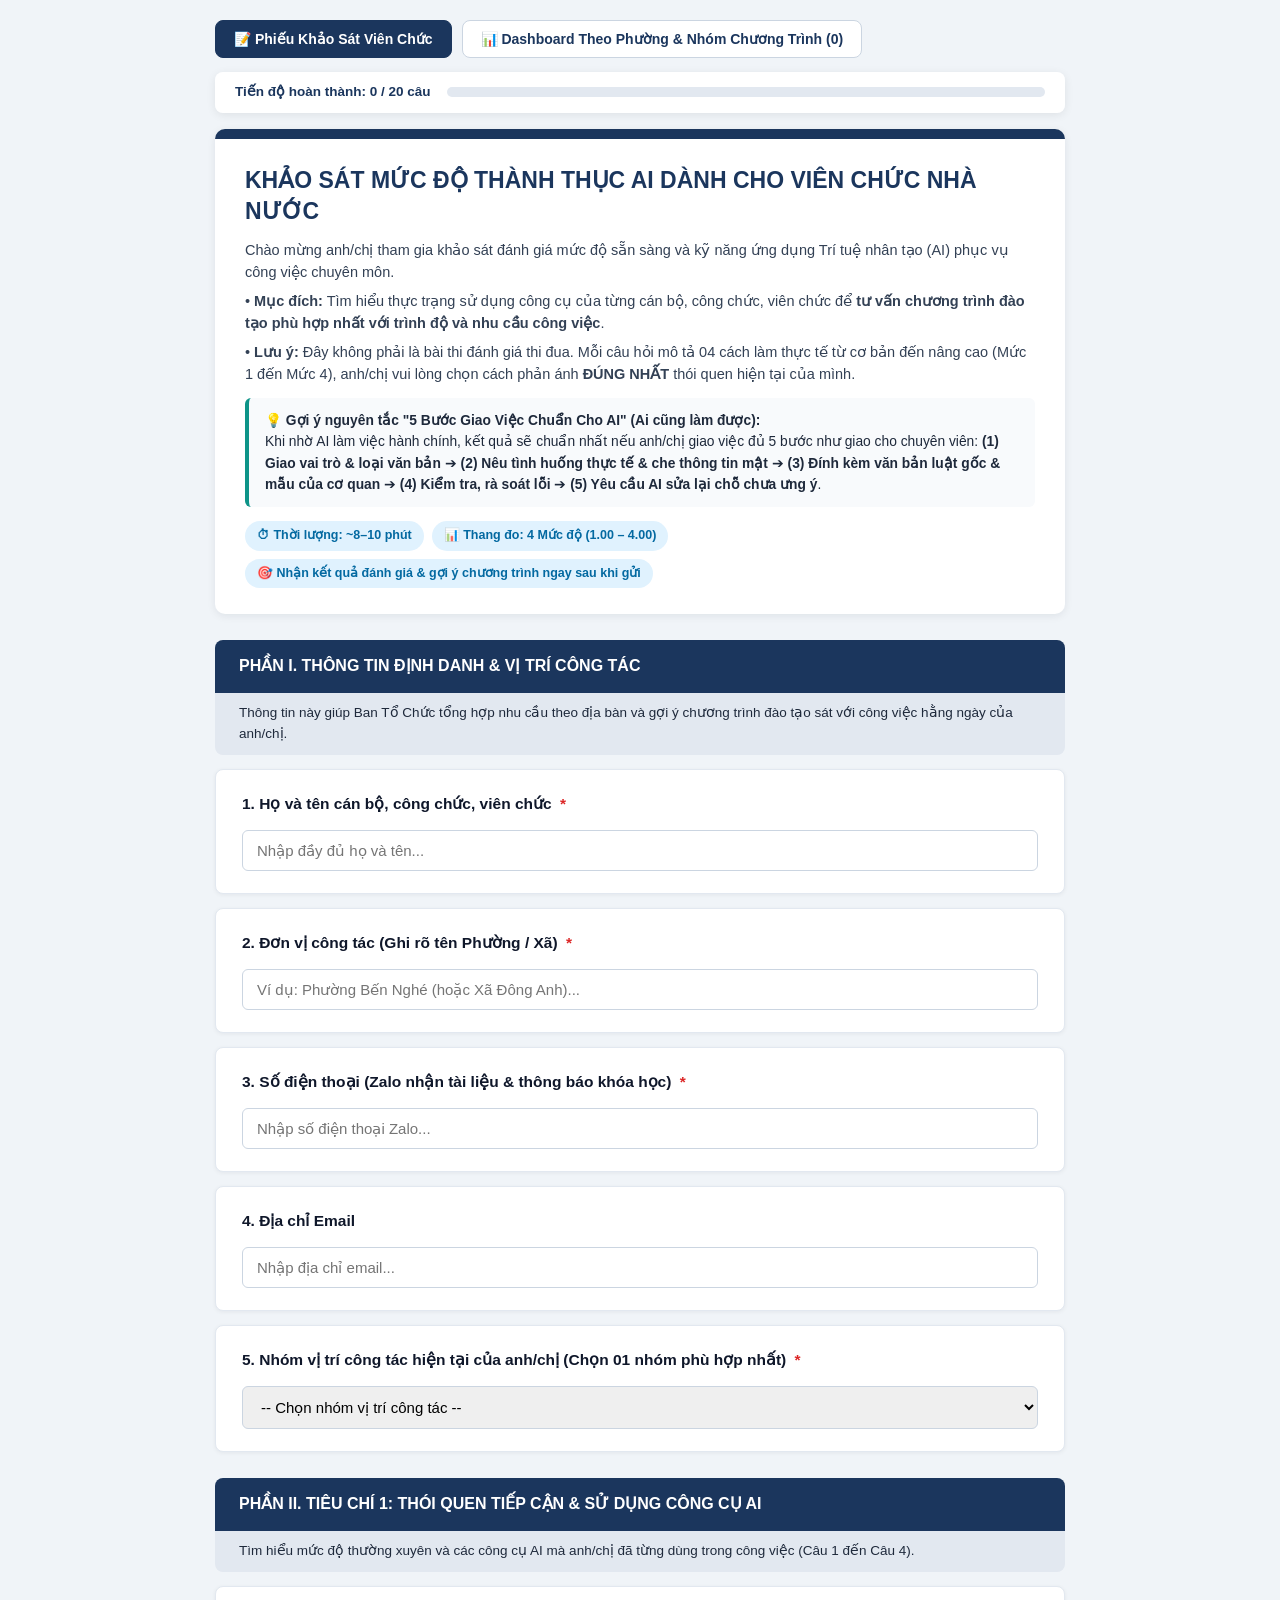
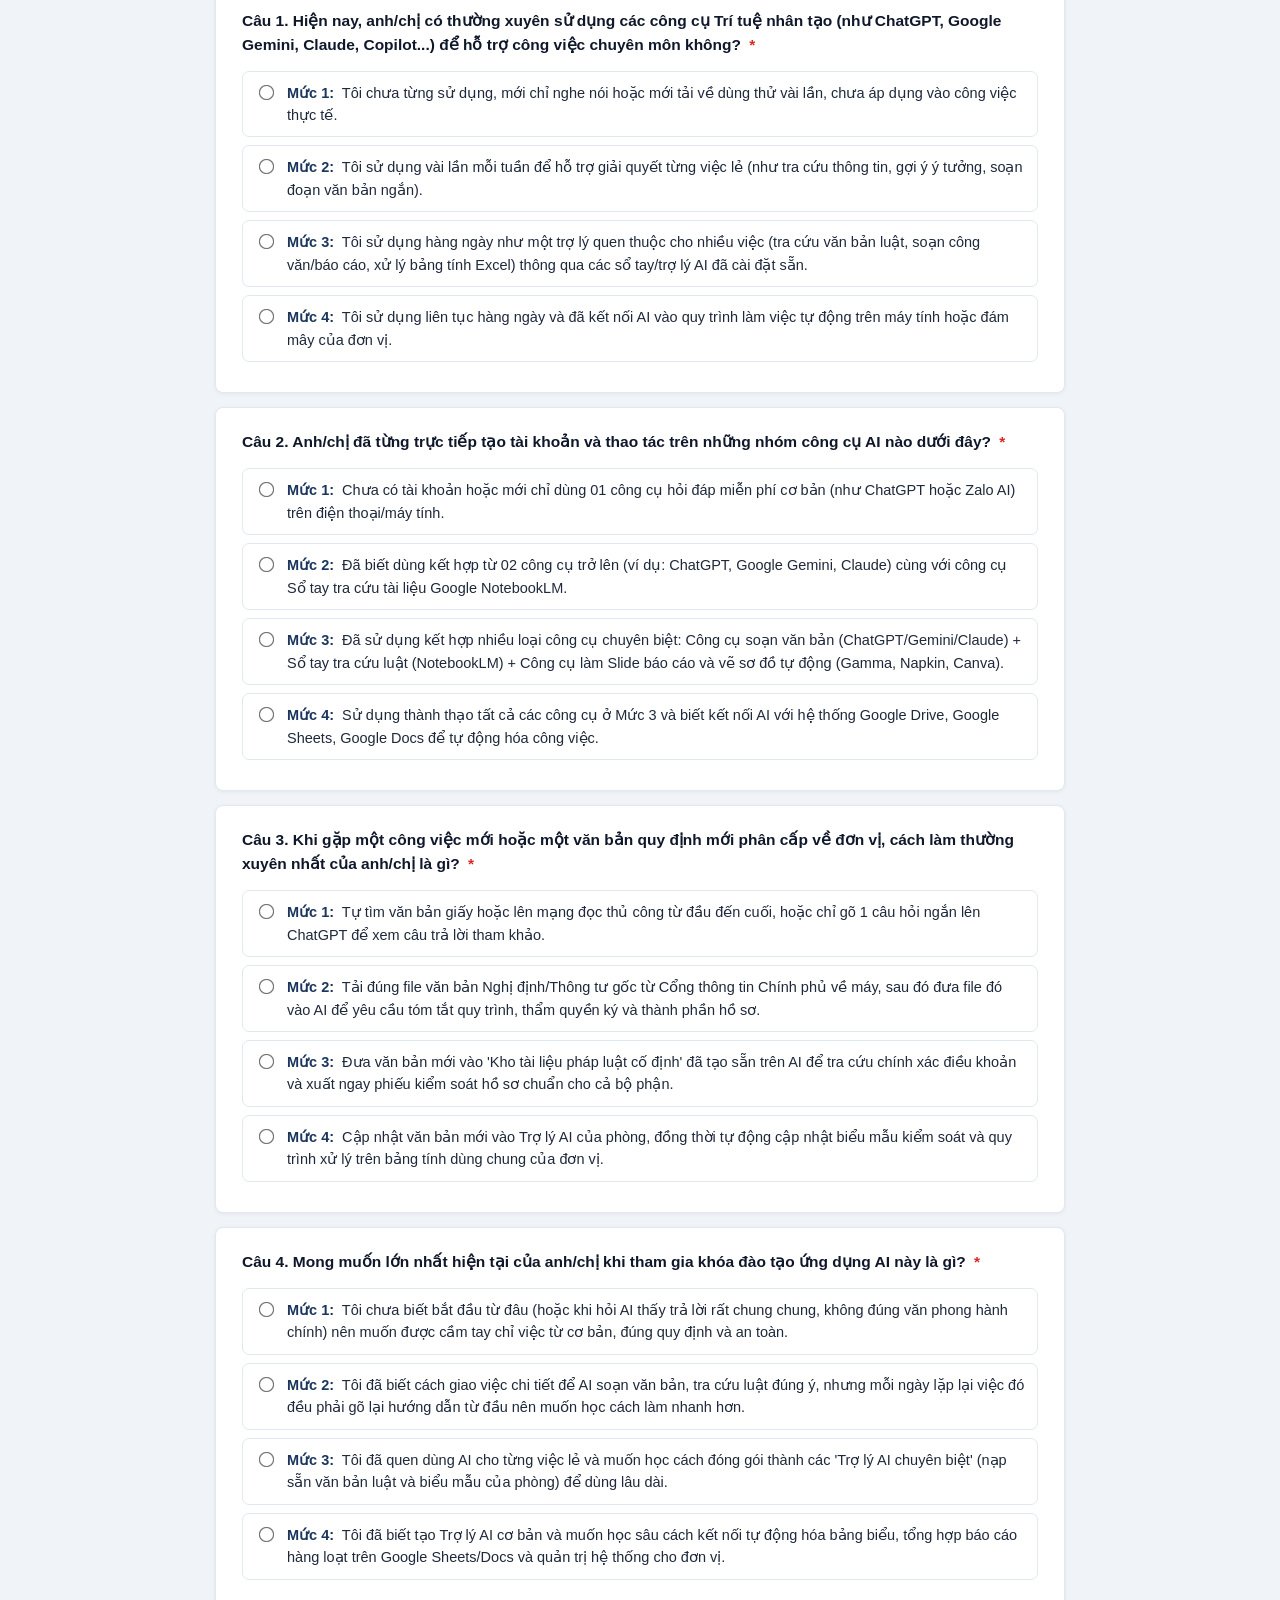
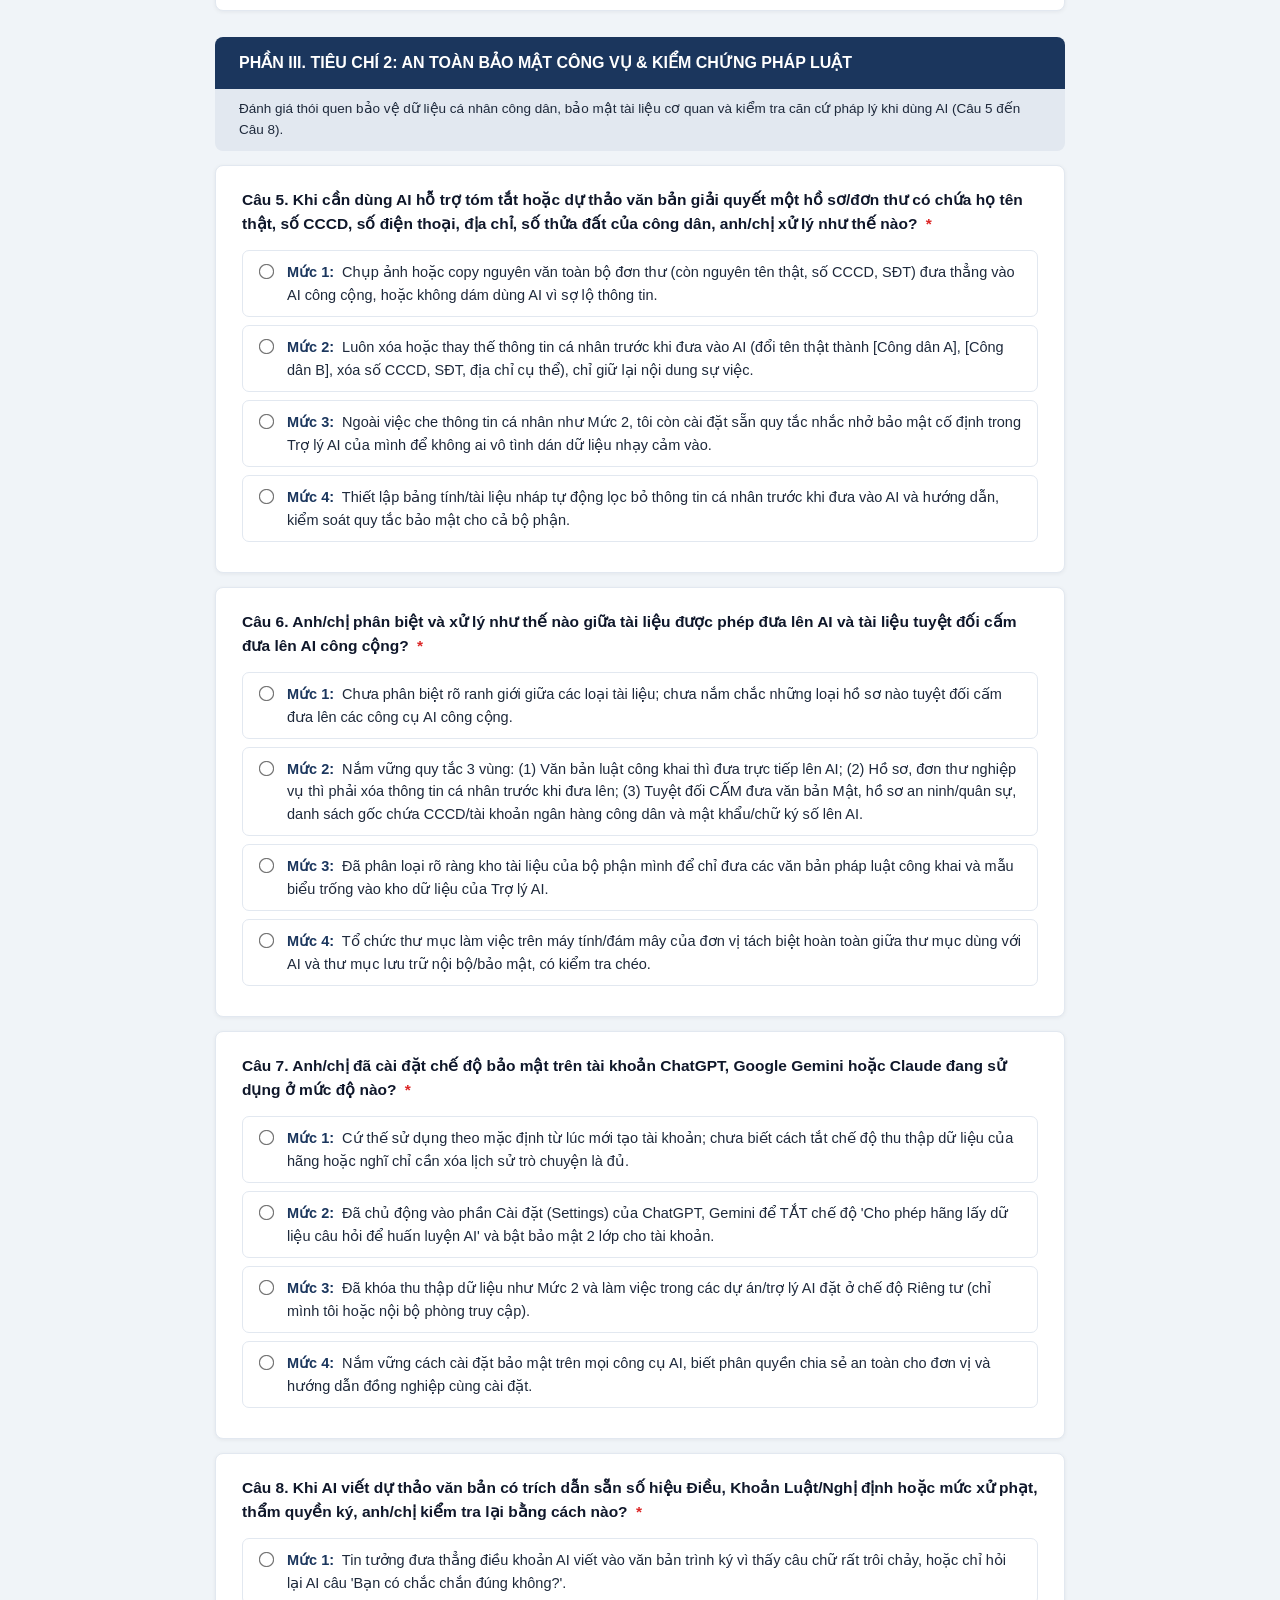
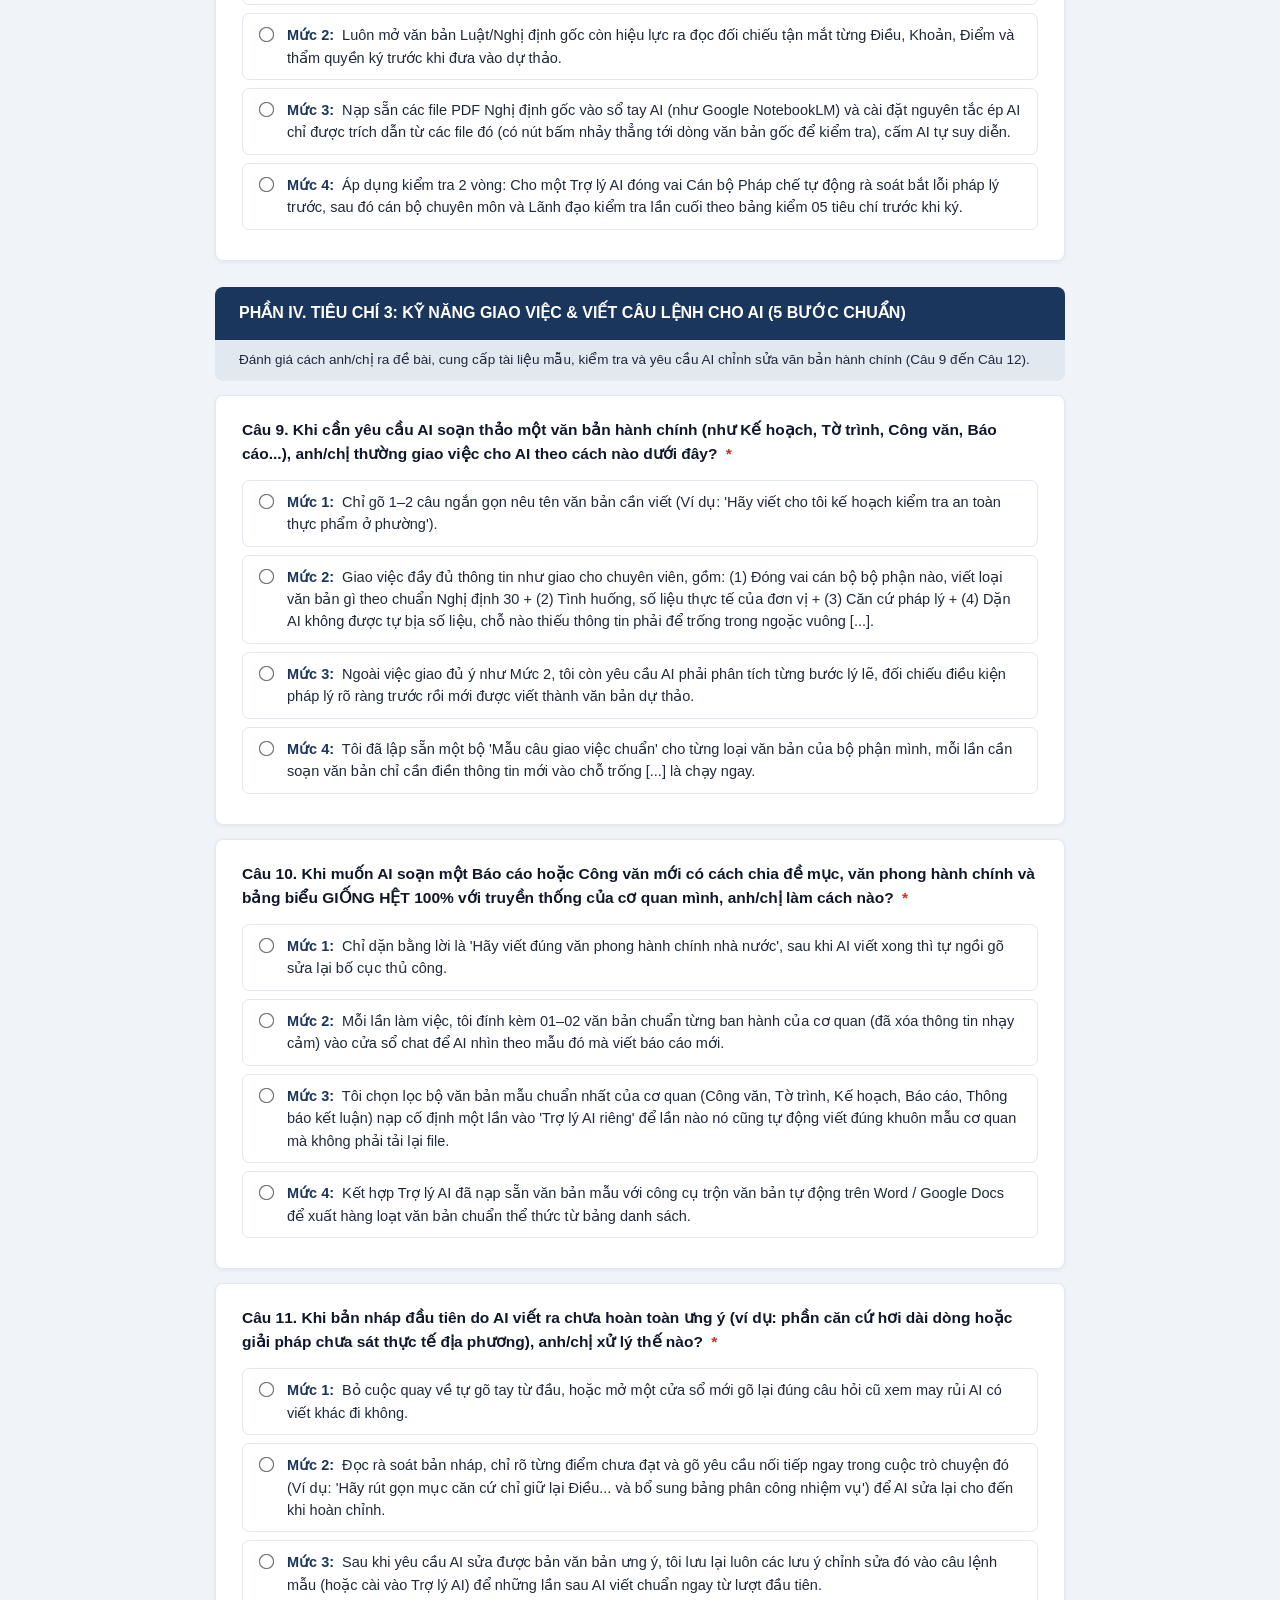
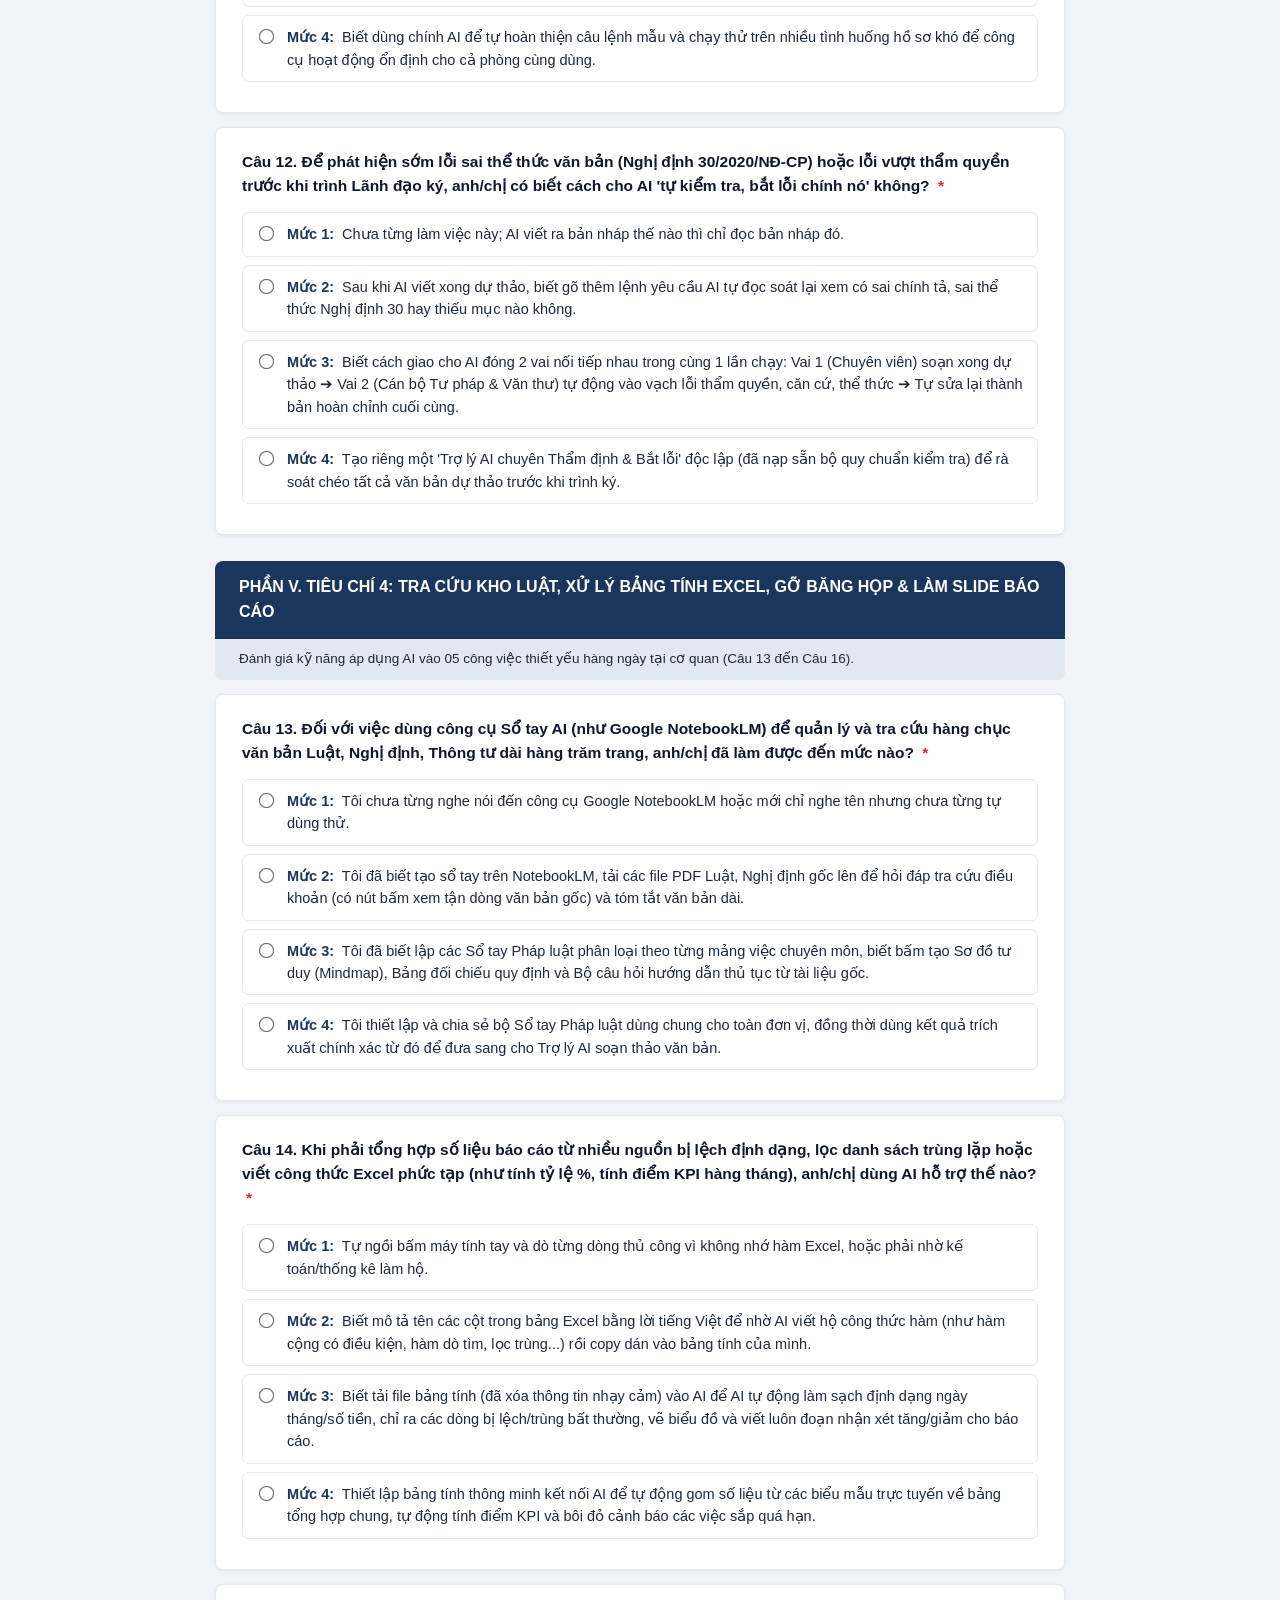
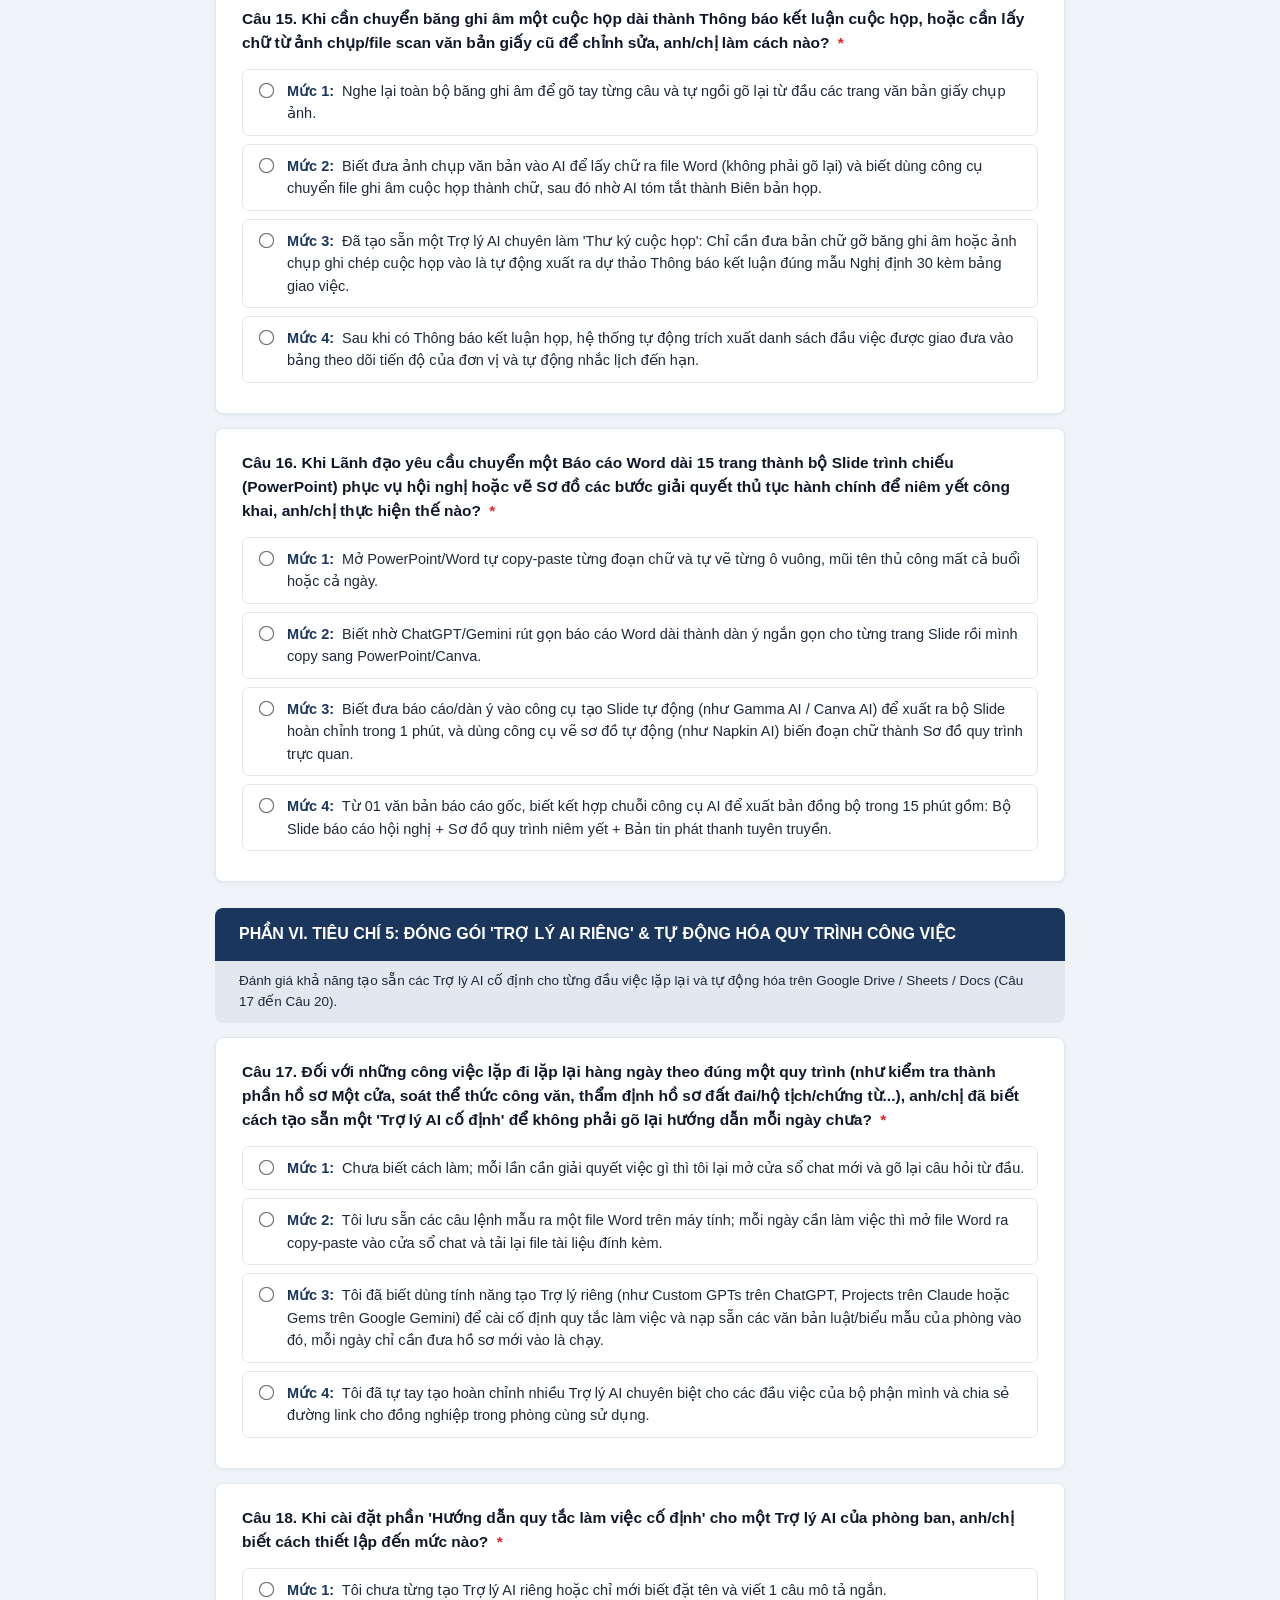
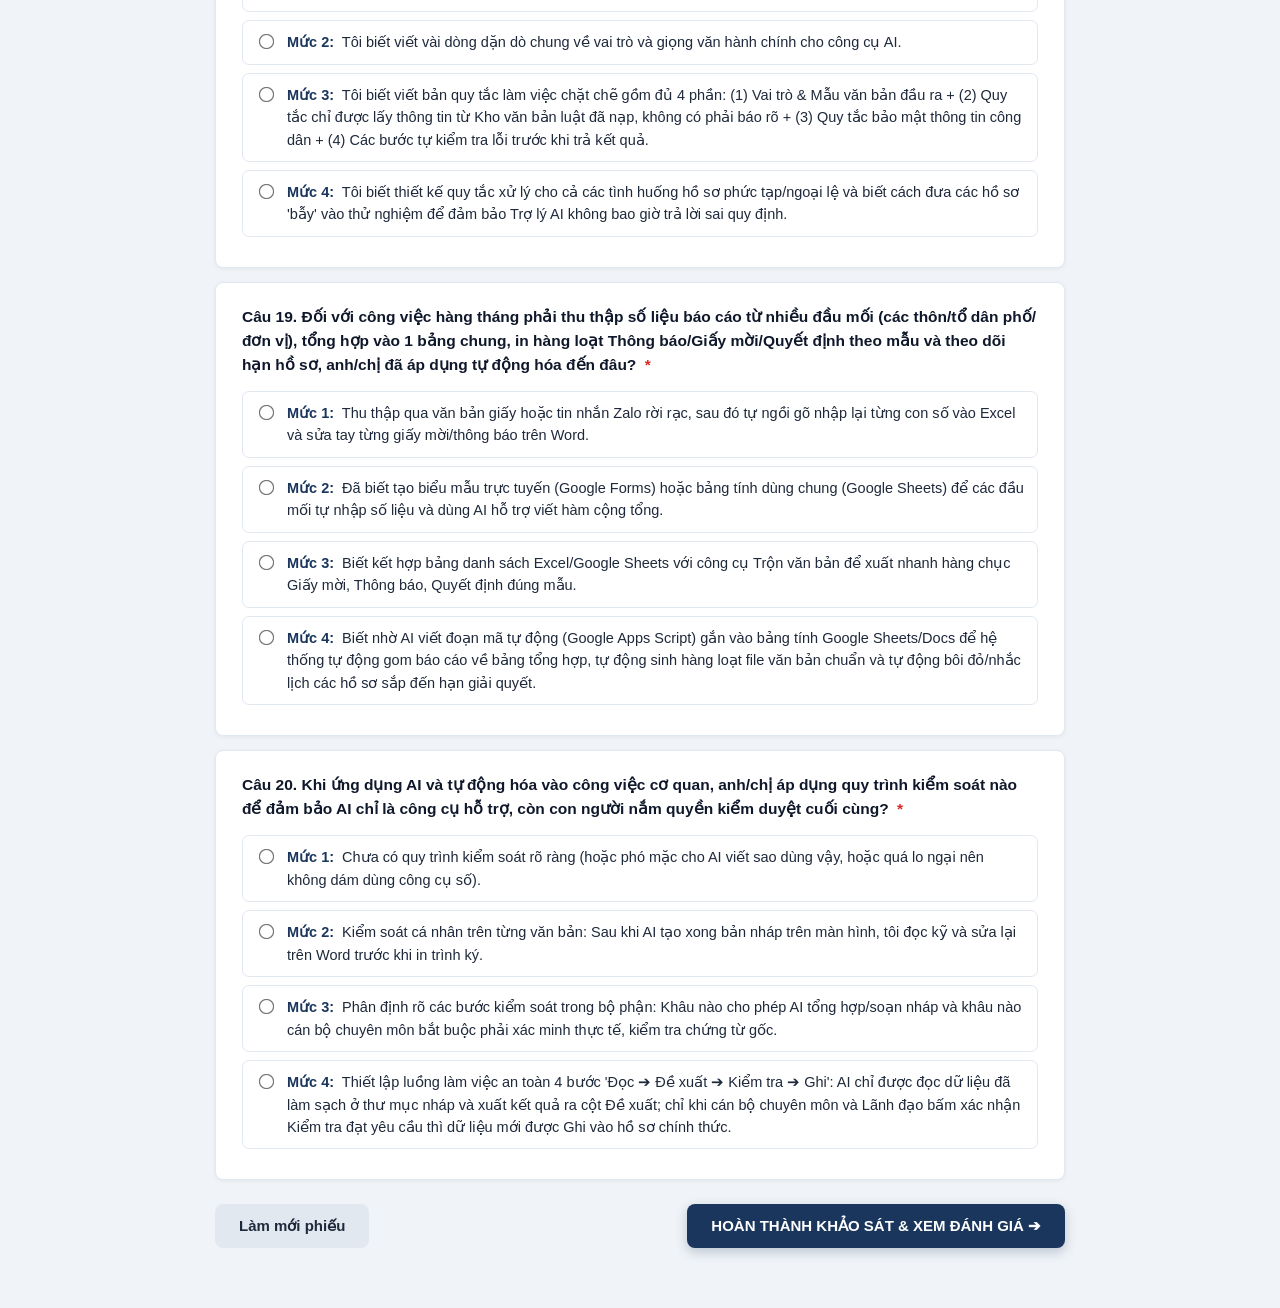
==== commit 162daebd: "Update survey fields, advisory result wording, and Google Drive Dashboard integration" ====
--- a/index.html
+++ b/index.html
@@ -34,6 +34,7 @@
       display: flex;
       gap: 10px;
       margin-bottom: 14px;
+      flex-wrap: wrap;
     }
     .tab-btn {
       padding: 10px 18px;
@@ -277,14 +278,24 @@
     .class-callout {
       background: #f0fdf4;
       border-left: 6px solid #16a34a;
-      padding: 18px 20px;
+      padding: 20px 22px;
+      border-radius: 8px;
+      margin: 18px 0;
+    }
+    .class-callout .summary-maturity {
+      font-size: 15.5px;
+      color: #0f172a;
+      margin: 0 0 12px;
+      line-height: 1.6;
+    }
+    .class-callout .program-fit {
+      font-size: 15.5px;
+      color: #15803d;
+      margin: 0;
+      line-height: 1.6;
+      background: #dcfce7;
+      padding: 12px 16px;
       border-radius: 6px;
-      margin: 18px 0;
-    }
-    .class-callout h3 {
-      margin: 0 0 6px;
-      color: #15803d;
-      font-size: 18.5px;
     }
     .warn-callout {
       background: #fef2f2;
@@ -305,15 +316,34 @@
       padding: 26px;
       box-shadow: 0 4px 14px rgba(15, 23, 42, 0.1);
     }
+    .dash-grid {
+      display: grid;
+      grid-template-columns: repeat(auto-fit, minmax(260px, 1fr));
+      gap: 16px;
+      margin: 16px 0 22px;
+    }
+    .dash-box {
+      background: #f8fafc;
+      border: 1px solid #cbd5e1;
+      border-radius: 8px;
+      padding: 16px;
+    }
+    .dash-box h4 {
+      margin: 0 0 10px;
+      color: var(--primary);
+      font-size: 15px;
+      border-bottom: 2px solid #e2e8f0;
+      padding-bottom: 6px;
+    }
     .data-table {
       width: 100%;
       border-collapse: collapse;
-      margin-top: 14px;
+      margin-top: 10px;
       font-size: 13.5px;
     }
     .data-table th, .data-table td {
       border: 1px solid #cbd5e1;
-      padding: 9px 10px;
+      padding: 8px 10px;
       text-align: left;
     }
     .data-table th {
@@ -329,7 +359,7 @@
   <!-- Chuyển đổi giữa Phiếu Khảo Sát và Bảng Quản Trị Kết Quả -->
   <div class="top-tabs">
     <button type="button" class="tab-btn active" id="tabSurveyBtn" onclick="switchTab('survey')">📝 Phiếu Khảo Sát Viên Chức</button>
-    <button type="button" class="tab-btn" id="tabAdminBtn" onclick="switchTab('admin')">📊 Bảng Tổng Hợp Kết Quả & Xếp Lớp (<span id="countBadge">0</span>)</button>
+    <button type="button" class="tab-btn" id="tabAdminBtn" onclick="switchTab('admin')">📊 Dashboard Theo Phường & Nhóm Chương Trình (<span id="countBadge">0</span>)</button>
   </div>
 
   <!-- TAB 1: PHIẾU KHẢO SÁT -->
@@ -344,7 +374,7 @@
     <div class="header-card">
       <h1>KHẢO SÁT MỨC ĐỘ THÀNH THỤC AI DÀNH CHO VIÊN CHỨC NHÀ NƯỚC</h1>
       <p>Chào mừng anh/chị tham gia khảo sát đánh giá mức độ sẵn sàng và kỹ năng ứng dụng Trí tuệ nhân tạo (AI) phục vụ công việc chuyên môn.</p>
-      <p>• <strong>Mục đích:</strong> Tìm hiểu thực trạng sử dụng công cụ của từng cán bộ, công chức, viên chức để <strong>xếp vào đúng lớp đào tạo phù hợp với trình độ</strong> (tránh tình trạng người mới bị ngợp, người đã biết thấy nhàm chán).</p>
+      <p>• <strong>Mục đích:</strong> Tìm hiểu thực trạng sử dụng công cụ của từng cán bộ, công chức, viên chức để <strong>tư vấn chương trình đào tạo phù hợp nhất với trình độ và nhu cầu công việc</strong>.</p>
       <p>• <strong>Lưu ý:</strong> Đây không phải là bài thi đánh giá thi đua. Mỗi câu hỏi mô tả 04 cách làm thực tế từ cơ bản đến nâng cao (Mức 1 đến Mức 4), anh/chị vui lòng chọn cách phản ánh <strong>ĐÚNG NHẤT</strong> thói quen hiện tại của mình.</p>
       <div class="guide-box">
         💡 <strong>Gợi ý nguyên tắc "5 Bước Giao Việc Chuẩn Cho AI" (Ai cũng làm được):</strong><br/>
@@ -353,13 +383,13 @@
       <div class="badge-bar">
         <span class="badge">⏱ Thời lượng: ~8–10 phút</span>
         <span class="badge">📊 Thang đo: 4 Mức độ (1.00 – 4.00)</span>
-        <span class="badge">🎯 Tự động chấm điểm & phân lớp ngay sau khi gửi</span>
+        <span class="badge">🎯 Nhận kết quả đánh giá & gợi ý chương trình ngay sau khi gửi</span>
       </div>
     </div>
 
     <form id="surveyForm" novalidate>
       <div class="section-banner">PHẦN I. THÔNG TIN ĐỊNH DANH & VỊ TRÍ CÔNG TÁC</div>
-      <div class="section-desc">Thông tin này dùng để xếp bàn thực hành theo nhóm nghiệp vụ và phân lớp đào tạo sát với công việc hằng ngày của anh/chị.</div>
+      <div class="section-desc">Thông tin này giúp Ban Tổ Chức tổng hợp nhu cầu theo địa bàn và gợi ý chương trình đào tạo sát với công việc hằng ngày của anh/chị.</div>
 
       <div class="question-card">
         <div class="q-title">1. Họ và tên cán bộ, công chức, viên chức <span class="req">*</span></div>
@@ -367,18 +397,18 @@
       </div>
 
       <div class="question-card">
-        <div class="q-title">2. Đơn vị công tác (Ghi rõ Phòng/Ban/Bộ phận và Tên Cơ quan / UBND Xã, Phường) <span class="req">*</span></div>
-        <input type="text" id="unitName" class="text-input" placeholder="Ví dụ: Bộ phận Tư pháp - Hộ tịch, UBND phường..." required />
+        <div class="q-title">2. Đơn vị công tác (Ghi rõ tên Phường / Xã) <span class="req">*</span></div>
+        <input type="text" id="unitName" class="text-input" placeholder="Ví dụ: Phường Bến Nghé (hoặc Xã Đông Anh)..." required />
       </div>
 
       <div class="question-card">
-        <div class="q-title">3. Số điện thoại (Zalo nhận tài liệu & thông báo lớp học) <span class="req">*</span></div>
+        <div class="q-title">3. Số điện thoại (Zalo nhận tài liệu & thông báo khóa học) <span class="req">*</span></div>
         <input type="tel" id="phone" class="text-input" placeholder="Nhập số điện thoại Zalo..." required />
       </div>
 
       <div class="question-card">
-        <div class="q-title">4. Địa chỉ Email công vụ hoặc cá nhân</div>
-        <input type="email" id="email" class="text-input" placeholder="Nhập địa chỉ email (nếu có)..." />
+        <div class="q-title">4. Địa chỉ Email</div>
+        <input type="email" id="email" class="text-input" placeholder="Nhập địa chỉ email..." />
       </div>
 
       <div class="question-card">
@@ -399,13 +429,13 @@
 
       <div class="actions-bar">
         <button type="button" class="btn btn-secondary" onclick="resetSurvey()">Làm mới phiếu</button>
-        <button type="submit" class="btn btn-primary">GỬI KHẢO SÁT & XEM KẾT QUẢ XẾP LỚP ➔</button>
+        <button type="submit" class="btn btn-primary" id="submitBtn">HOÀN THÀNH KHẢO SÁT & XEM ĐÁNH GIÁ ➔</button>
       </div>
     </form>
 
     <!-- KẾT QUẢ CÁ NHÂN TỨC THÌ -->
     <div id="resultSection">
-      <h2 style="margin-top:0; color: var(--primary);">KẾT QUẢ ĐÁNH GIÁ MỨC ĐỘ THÀNH THỤC AI & PHÂN LỚP ĐÀO TẠO</h2>
+      <h2 style="margin-top:0; color: var(--primary);">KẾT QUẢ ĐÁNH GIÁ MỨC ĐỘ THÀNH THỤC AI & CHƯƠNG TRÌNH PHÙ HỢP</h2>
       <p id="resIdentity" style="font-size: 15px; color: #334155;"></p>
 
       <div class="result-grid">
@@ -436,38 +466,70 @@
       </div>
 
       <div id="securityWarning" class="warn-callout">
-        <strong>⚠️ LƯU Ý VỀ AN TOÀN BẢO MẬT CÔNG VỤ (Điểm Bảo mật &lt; 2.00):</strong> Điểm kỹ năng bảo mật thông tin công dân và kiểm chứng điều khoản pháp luật của anh/chị đang dưới mức an toàn (2.00/4.00). Hệ thống ưu tiên xếp anh/chị vào học kỹ năng Bảo mật Đèn Giao Thông & Giao việc chuẩn cho AI trước khi học tạo Trợ lý AI tự động.
+        <strong>💡 Lưu ý nhỏ về An toàn Bảo mật Công vụ:</strong> Để đảm bảo an toàn thông tin tuyệt đối khi làm việc với dữ liệu công dân và văn bản hành chính, chương trình đào tạo sẽ hỗ trợ anh/chị củng cố kỹ năng phân loại dữ liệu Đèn Giao Thông (Xanh - Vàng - Đỏ) và kiểm chứng điều khoản pháp luật gốc.
       </div>
 
       <div class="class-callout">
-        <div style="font-size: 13.5px; font-weight:700; color:#166534; text-transform:uppercase;">Mức độ hiện tại & Lớp đào tạo được đề xuất:</div>
-        <h3 id="resLevelTitle">LEVEL ...</h3>
-        <p id="resClassDesc" style="margin: 6px 0 0; font-size: 15px; color: #1e293b;"></p>
-      </div>
+        <div style="font-size: 13.5px; font-weight:700; color:#166534; text-transform:uppercase; margin-bottom:8px;">Nhận xét tổng quan & Khuyến nghị chương trình đào tạo:</div>
+        <p class="summary-maturity" id="resMaturitySummary"></p>
+        <p class="program-fit" id="resProgramFit"></p>
+      </div>
+
+      <p id="syncStatusMsg" style="font-size:13.5px; color:#0d9488; font-weight:600; margin-top:8px;"></p>
 
       <div class="actions-bar" style="margin-top: 18px;">
         <button type="button" class="btn btn-teal" onclick="exportSingleCSV()">📥 Tải Phiếu Kết Quả Cá Nhân (Excel / CSV)</button>
-        <button type="button" class="btn btn-secondary" onclick="copyZaloSummary()">📋 Copy Kết Quả Gửi Zalo Ban Tổ Chức</button>
+        <button type="button" class="btn btn-secondary" onclick="copyZaloSummary()">📋 Copy Kết Quả Gửi Zalo</button>
         <button type="button" class="btn btn-secondary" onclick="window.print()">🖨 In Phiếu (PDF)</button>
       </div>
     </div>
   </div>
 
-  <!-- TAB 2: BẢNG TỔNG HỢP KẾT QUẢ & XẾP LỚP (DÀNH CHO BAN TỔ CHỨC) -->
+  <!-- TAB 2: DASHBOARD TỔNG HỢP THEO PHƯỜNG & NHÓM CHƯƠNG TRÌNH -->
   <div id="adminPanel">
-    <h2 style="margin-top:0; color: var(--primary);">📊 BẢNG TỔNG HỢP KẾT QUẢ KHẢO SÁT & PHÂN LỚP ĐÀO TẠO</h2>
+    <h2 style="margin-top:0; color: var(--primary);">📊 DASHBOARD QUẢN TRỊ: THỐNG KÊ THEO PHƯỜNG/XÃ & NHÓM CHƯƠNG TRÌNH</h2>
     <p style="font-size: 14px; color: #334155;">
-      • Toàn bộ các phiếu khảo sát đã gửi trên thiết bị này được lưu tự động tại bảng dưới đây.<br/>
-      • <strong>Kết nối tự động về Google Sheets trung tâm của Ban Tổ Chức:</strong> Dán đường link Google Apps Script Web App vào ô dưới đây để mọi phiếu khảo sát tự động đổ thẳng về file Google Sheets của anh.
+      • <strong>Kết nối tự động với Google Drive (Google Sheets) của anh:</strong> Dán đường link Web App Google Drive (`https://script.google.com/macros/s/.../exec`) vào ô dưới đây. Mọi kết quả người làm khảo sát gửi lên sẽ tự động đổ thẳng vào Google Sheets trong Drive của anh kèm Dashboard phân tích.
     </p>
-    <div style="display:flex; gap:10px; margin-bottom: 16px; flex-wrap:wrap;">
-      <input type="url" id="webhookUrl" class="text-input" style="flex:1; min-width:260px;" placeholder="Dán link Google Sheets Web App (https://script.google.com/macros/s/.../exec) nếu muốn đồng bộ đám mây..." />
-      <button type="button" class="btn btn-primary" onclick="saveWebhook()">Lưu kết nối Google Sheets</button>
+    <div style="display:flex; gap:10px; margin-bottom: 18px; flex-wrap:wrap;">
+      <input type="url" id="webhookUrl" class="text-input" style="flex:1; min-width:260px;" placeholder="Dán link Google Drive Web App (https://script.google.com/macros/s/.../exec) vào đây..." />
+      <button type="button" class="btn btn-primary" onclick="saveWebhook()">Lưu kết nối Google Drive</button>
+    </div>
+
+    <!-- 2 BẢNG DASHBOARD TÓM TẮT THEO NHÓM CHƯƠNG TRÌNH & THEO PHƯỜNG/XÃ -->
+    <div class="dash-grid">
+      <div class="dash-box">
+        <h4>1. Thống kê theo Nhóm Chương trình Đào tạo</h4>
+        <table class="data-table">
+          <thead>
+            <tr>
+              <th>Chương trình phù hợp</th>
+              <th>Số lượng</th>
+              <th>Tỷ lệ</th>
+            </tr>
+          </thead>
+          <tbody id="dashByProgramBody"></tbody>
+        </table>
+      </div>
+
+      <div class="dash-box">
+        <h4>2. Thống kê theo Đơn vị (Phường / Xã)</h4>
+        <table class="data-table">
+          <thead>
+            <tr>
+              <th>Tên Phường / Xã</th>
+              <th>Số học viên</th>
+              <th>Điểm TB</th>
+            </tr>
+          </thead>
+          <tbody id="dashByWardBody"></tbody>
+        </table>
+      </div>
     </div>
 
     <div style="display:flex; gap:10px; margin-bottom:12px; flex-wrap:wrap;">
       <button type="button" class="btn btn-teal" onclick="exportAllCSV()">📥 Xuất Toàn Bộ Danh Sách Ra File Excel (.CSV)</button>
-      <button type="button" class="btn btn-secondary" onclick="clearAllRecords()">🗑 Xóa danh sách lưu tạm</button>
+      <button type="button" class="btn btn-secondary" onclick="clearAllRecords()">🗑 Xóa dữ liệu lưu tạm trên máy</button>
     </div>
 
     <div style="overflow-x:auto;">
@@ -477,16 +539,16 @@
             <th>STT</th>
             <th>Thời gian</th>
             <th>Họ và tên</th>
-            <th>Đơn vị</th>
+            <th>Phường / Xã</th>
             <th>SĐT Zalo</th>
             <th>Nhóm vị trí</th>
             <th>TC1</th>
-            <th>TC2 (Bảo mật)</th>
-            <th>TC3 (Giao việc)</th>
-            <th>TC4 (Luật/Excel)</th>
-            <th>TC5 (Trợ lý AI)</th>
+            <th>TC2</th>
+            <th>TC3</th>
+            <th>TC4</th>
+            <th>TC5</th>
             <th>ĐTB Chung</th>
-            <th>Lớp Đào Tạo Được Xếp</th>
+            <th>Chương trình Phù hợp</th>
           </tr>
         </thead>
         <tbody id="recordsTableBody"></tbody>
@@ -496,7 +558,9 @@
 </div>
 
 <script>
-// 20 CÂU HỎI ĐÃ ĐƯỢC VIỆT HÓA 100% NGÔN NGỮ HÀNH CHÍNH ĐỜI THƯỜNG (AI ĐỌC CŨNG HIỂU NGAY)
+// Cho phép truyền sẵn link Google Drive Webhook qua tham số URL (?webhook=...) hoặc cài mặc định
+const DEFAULT_GOOGLE_DRIVE_WEBHOOK = "";
+
 const sectionsData = [
   {
     banner: "PHẦN II. TIÊU CHÍ 1: THÓI QUEN TIẾP CẬN & SỬ DỤNG CÔNG CỤ AI",
@@ -545,7 +609,7 @@
     ]
   },
   {
-    banner: "PHẦN III. TIÊU CHÍ 2 (ĐIỂM SÀN BẮT BUỘC): AN TOÀN BẢO MẬT CÔNG VỤ & KIỂM CHỨNG PHÁP LUẬT",
+    banner: "PHẦN III. TIÊU CHÍ 2: AN TOÀN BẢO MẬT CÔNG VỤ & KIỂM CHỨNG PHÁP LUẬT",
     desc: "Đánh giá thói quen bảo vệ dữ liệu cá nhân công dân, bảo mật tài liệu cơ quan và kiểm tra căn cứ pháp lý khi dùng AI (Câu 5 đến Câu 8).",
     questions: [
       {
@@ -738,7 +802,7 @@
   document.getElementById('adminPanel').style.display = isSurvey ? 'none' : 'block';
   document.getElementById('tabSurveyBtn').classList.toggle('active', isSurvey);
   document.getElementById('tabAdminBtn').classList.toggle('active', !isSurvey);
-  if (!isSurvey) renderRecordsTable();
+  if (!isSurvey) renderDashboardAndTable();
 }
 
 function renderQuestions() {
@@ -767,7 +831,14 @@
   });
   container.innerHTML = html;
   updateSavedCount();
-  const savedHook = localStorage.getItem('ai_survey_webhook') || '';
+
+  // Kiểm tra tham số ?webhook=... trên URL hoặc trong localStorage
+  const urlParams = new URLSearchParams(window.location.search);
+  const hookFromUrl = urlParams.get('webhook');
+  if (hookFromUrl) {
+    localStorage.setItem('ai_survey_webhook', hookFromUrl);
+  }
+  const savedHook = localStorage.getItem('ai_survey_webhook') || DEFAULT_GOOGLE_DRIVE_WEBHOOK;
   document.getElementById('webhookUrl').value = savedHook;
 }
 
@@ -821,12 +892,13 @@
   const roleGroup = document.getElementById('roleGroup').value;
 
   if (!fullName || !unitName || !phone || !roleGroup) {
-    alert('Vui lòng điền đầy đủ Thông tin định danh (Họ tên, Đơn vị, Số điện thoại, Nhóm vị trí công tác) ở Phần I!');
+    alert('Vui lòng điền đầy đủ Thông tin định danh (Họ tên, Phường/Xã, Số điện thoại, Nhóm vị trí công tác) ở Phần I!');
     document.getElementById('fullName').focus();
     return;
   }
 
   let firstUnanswered = null;
+  const answersList = [];
   for (let i = 1; i <= 20; i++) {
     const checked = document.querySelector(`input[name="q${i}"]:checked`);
     const card = document.getElementById(`card_q${i}`);
@@ -835,6 +907,7 @@
       if (!firstUnanswered) firstUnanswered = card;
     } else {
       card.classList.remove('unanswered');
+      answersList.push(parseInt(checked.value, 10));
     }
   }
 
@@ -859,68 +932,79 @@
   document.getElementById('scoreAvg').innerText = avgAll.toFixed(2);
 
   document.getElementById('resIdentity').innerHTML =
-    `<strong>Viên chức:</strong> ${fullName} &nbsp;|&nbsp; <strong>Đơn vị:</strong> ${unitName} &nbsp;|&nbsp; <strong>Nhóm vị trí:</strong> ${roleGroup}`;
+    `<strong>Họ và tên:</strong> ${fullName} &nbsp;|&nbsp; <strong>Đơn vị (Phường/Xã):</strong> ${unitName} &nbsp;|&nbsp; <strong>Vị trí công tác:</strong> ${roleGroup}`;
 
   const warnEl = document.getElementById('securityWarning');
   warnEl.style.display = tc2 < 2.0 ? 'block' : 'none';
 
-  // Thuật toán 3 Cổng lọc
-  let levelTitle = '';
-  let classShort = '';
-  let classDesc = '';
+  // Thuật toán 3 Cổng lọc với lời văn tư vấn chuẩn mực ("Anh/chị đã... Anh/chị phù hợp với chương trình...")
+  let maturitySummary = '';
+  let programFit = '';
+  let programShort = '';
 
   if (roleGroup.indexOf('Nhóm 1') !== -1) {
-    levelTitle = `NHÓM LÃNH ĐẠO & QUẢN TRỊ (Điểm TB kỹ thuật: ${avgAll.toFixed(2)}/4.00)`;
-    classShort = `LỚP LÃNH ĐẠO & QUẢN TRỊ (01 Ngày)`;
-    classDesc = `Xếp vào: LỚP CHUYÊN ĐỀ LÃNH ĐẠO & QUẢN TRỊ (01 Ngày) — Tập trung kỹ năng Giao việc nhanh bằng giọng nói & Thẩm định tờ trình của cấp dưới trong 3 phút trước khi ký, Đọc báo cáo số liệu trong 60 giây & Giám sát KPI theo Nghị định 335/2025/NĐ-CP.`;
+    maturitySummary = `<strong>Đánh giá mức độ thành thục:</strong> Anh/chị đã có nền tảng nhận thức và tư duy ứng dụng công nghệ trong công tác lãnh đạo, chỉ đạo điều hành (Điểm trung bình khảo sát đạt <strong>${avgAll.toFixed(2)}/4.00</strong>).`;
+    programFit = `<strong>🎯 Anh/chị phù hợp với chương trình:</strong> <strong>Chương trình Chuyên đề AI dành cho Lãnh đạo & Quản trị (01 Ngày)</strong> — Tập trung vào kỹ năng giao việc nhanh bằng giọng nói, dùng Trợ lý AI thẩm định tờ trình/dự thảo của cấp dưới trong 3 phút trước khi ký, đọc nhanh báo cáo số liệu trong 60 giây và giám sát KPI theo Nghị định 335/2025/NĐ-CP.`;
+    programShort = `Chương trình Lãnh đạo & Quản trị`;
   } else if (avgAll <= 1.35) {
-    levelTitle = `HIỆN TẠI: LEVEL 1A – Nhập môn / Chưa quen công cụ (${avgAll.toFixed(2)}/4.00)`;
-    classShort = `LỚP 1: NỀN TẢNG (Nhóm 1A - Kèm tạo tài khoản)`;
-    classDesc = `Xếp vào: LỚP 1 – CHƯƠNG TRÌNH NỀN TẢNG (02 Ngày: Đưa từ Level 1 lên Level 2). Học Bảo mật Đèn Giao Thông, Quy tắc 5 Bước Giao Việc Cho AI & Sổ tay Pháp luật NotebookLM qua 05 Việc Thiết Yếu (Có trợ giảng kèm thao tác tạo tài khoản đầu giờ).`;
+    maturitySummary = `<strong>Đánh giá mức độ thành thục:</strong> Anh/chị đã bước đầu tìm hiểu và tiếp cận với Trí tuệ nhân tạo (AI), hiện đang ở giai đoạn khởi đầu (Mức 1A – Điểm trung bình: <strong>${avgAll.toFixed(2)}/4.00</strong>) để chuẩn bị đưa công nghệ vào hỗ trợ công việc hàng ngày.`;
+    programFit = `<strong>🎯 Anh/chị phù hợp với chương trình:</strong> <strong>Chương trình Đào tạo AI Nền tảng & Thực chiến Cơ bản (Nhóm 1A)</strong> — Hướng dẫn cầm tay chỉ việc từ bước thiết lập tài khoản an toàn, nắm vững quy tắc Bảo mật Đèn Giao Thông, áp dụng "5 Bước Giao Việc Chuẩn Cho AI" và Sổ tay Pháp luật NotebookLM để giải quyết 05 công việc thiết yếu hàng ngày.`;
+    programShort = `Chương trình 1: Nền tảng (Nhóm 1A)`;
   } else if (avgAll <= 1.85 || tc2 < 2.0) {
-    levelTitle = `HIỆN TẠI: LEVEL 1B – Sử dụng Tự phát / Cần chuẩn hóa Bảo mật (${avgAll.toFixed(2)}/4.00)`;
-    classShort = `LỚP 1: NỀN TẢNG (Nhóm 1B - Chuẩn hóa Bảo mật & 5 Bước Giao Việc)`;
-    classDesc = `Xếp vào: LỚP 1 – CHƯƠNG TRÌNH NỀN TẢNG (02 Ngày: Đưa từ Level 1 lên Level 2). Tập trung chuẩn hóa kỷ luật Bảo mật Đèn Giao Thông (Xanh - Vàng - Đỏ), bỏ thói quen hỏi 1 câu ngắn chuyển sang Quy tắc 5 Bước Giao Việc Cho AI & tra cứu luật trên NotebookLM.`;
+    maturitySummary = `<strong>Đánh giá mức độ thành thục:</strong> Anh/chị đã chủ động sử dụng AI để hỏi đáp và hỗ trợ một số công việc cơ bản (Mức 1B – Điểm trung bình: <strong>${avgAll.toFixed(2)}/4.00</strong>), tuy nhiên cần chuẩn hóa thêm quy tắc bảo mật dữ liệu công vụ và cách giao việc có cấu trúc để AI làm chuẩn ngay từ đầu.`;
+    programFit = `<strong>🎯 Anh/chị phù hợp với chương trình:</strong> <strong>Chương trình Đào tạo AI Nền tảng & Chuẩn hóa Nghiệp vụ (Nhóm 1B)</strong> — Tập trung chuẩn hóa kỷ luật Bảo mật Đèn Giao Thông (Xanh - Vàng - Đỏ), thành thạo "5 Bước Giao Việc Chuẩn Cho AI" và khóa nguồn văn bản luật trên NotebookLM phục vụ 05 công việc thiết yếu.`;
+    programShort = `Chương trình 1: Nền tảng (Nhóm 1B)`;
   } else if (avgAll >= 3.45 && tc2 >= 3.0 && tc5 >= 3.0) {
-    levelTitle = `HIỆN TẠI: LEVEL 4 – Làm chủ Tự động hóa & Hạt nhân CĐS (${avgAll.toFixed(2)}/4.00)`;
-    classShort = `LỚP 3: CHUYÊN SÂU (Hạt nhân Level 4 - Nhóm trưởng)`;
-    classDesc = `Xếp vào: LỚP 3 – CHƯƠNG TRÌNH CHUYÊN SÂU (Vai trò HẠT NHÂN CHUYỂN ĐỔI SỐ / NHÓM TRƯỞNG). Cùng chuyên gia đóng gói Bộ 07 Trợ lý AI chuẩn của đơn vị, thiết lập luồng tự động hóa Google Sheets/Docs và hỗ trợ kỹ thuật cho đồng nghiệp.`;
+    maturitySummary = `<strong>Đánh giá mức độ thành thục:</strong> Anh/chị đã đạt mức độ thành thục xuất sắc (Mức 4 – Điểm trung bình: <strong>${avgAll.toFixed(2)}/4.00</strong>), làm chủ toàn diện từ kỹ năng giao việc, xây dựng Trợ lý AI chuyên biệt đến tự động hóa quy trình và kiểm soát an toàn dữ liệu.`;
+    programFit = `<strong>🎯 Anh/chị phù hợp với chương trình:</strong> <strong>Chương trình Chuyên sâu & Bồi dưỡng Hạt nhân Chuyển đổi số</strong> — Tham gia làm chủ kỹ thuật tự động hóa nâng cao trên Google Workspace/Apps Script và đồng hành cùng chuyên gia xây dựng, kiểm thử Bộ Trợ lý AI chuẩn dùng chung cho toàn đơn vị.`;
+    programShort = `Chương trình 3: Chuyên sâu (Hạt nhân Level 4)`;
   } else if (avgAll >= 2.75 && tc2 >= 2.5 && tc5 >= 2.5) {
-    levelTitle = `HIỆN TẠI: LEVEL 3 – Đã biết dựng Trợ lý AI riêng (${avgAll.toFixed(2)}/4.00)`;
-    classShort = `LỚP 3: CHUYÊN SÂU (Hệ thống Trợ lý AI & Tự động hóa)`;
-    classDesc = `Xếp vào: LỚP 3 – CHƯƠNG TRÌNH CHUYÊN SÂU (02 Ngày: Đưa từ Level 3 lên Level 4). Học thiết kế chuỗi Trợ lý AI phối hợp và kết nối tự động hóa báo cáo trên Google Drive/Sheets/Docs theo luồng Đọc -> Đề xuất -> Kiểm tra -> Ghi.`;
+    maturitySummary = `<strong>Đánh giá mức độ thành thục:</strong> Anh/chị đã có mức độ thành thục cao (Mức 3 – Điểm trung bình: <strong>${avgAll.toFixed(2)}/4.00</strong>), sử dụng đa dạng hệ sinh thái công cụ AI (văn bản, bảng tính Excel, sổ tay pháp luật, trình chiếu) và đã có tư duy thiết lập Trợ lý AI riêng.`;
+    programFit = `<strong>🎯 Anh/chị phù hợp với chương trình:</strong> <strong>Chương trình Đào tạo AI Chuyên sâu (Hệ thống Trợ lý AI & Tự động hóa Quy trình)</strong> — Tập trung thiết kế chuỗi các Trợ lý AI phối hợp liên hoàn và kết nối tự động hóa báo cáo, trộn văn bản hàng loạt, cảnh báo hạn hồ sơ trên Google Drive/Sheets/Docs theo quy trình Đọc ➔ Đề xuất ➔ Kiểm tra ➔ Ghi.`;
+    programShort = `Chương trình 3: Chuyên sâu (Level 3)`;
   } else {
-    levelTitle = `HIỆN TẠI: LEVEL 2 – Đã biết giao việc chuẩn cho từng việc lẻ (${avgAll.toFixed(2)}/4.00)`;
-    classShort = `LỚP 2: NÂNG CAO (Đóng gói 07 Trợ lý AI cố định)`;
-    classDesc = `Xếp vào: LỚP 2 – CHƯƠNG TRÌNH NÂNG CAO (02 Ngày: Đưa từ Level 2 lên Level 3). Học kỹ thuật giao việc chuyên sâu (Phản biện 2 vai, nạp văn bản mẫu) và tự tay đóng gói các công việc lặp lại thành 07 Trợ lý AI cố định cho bộ phận.`;
-  }
-
-  document.getElementById('resLevelTitle').innerText = levelTitle;
-  document.getElementById('resClassDesc').innerText = classDesc;
+    maturitySummary = `<strong>Đánh giá mức độ thành thục:</strong> Anh/chị đã nắm vững nguyên tắc an toàn bảo mật và biết cách giao việc bài bản cho AI để giải quyết hiệu quả từng đầu việc chuyên môn riêng lẻ (Mức 2 – Điểm trung bình: <strong>${avgAll.toFixed(2)}/4.00</strong>).`;
+    programFit = `<strong>🎯 Anh/chị phù hợp với chương trình:</strong> <strong>Chương trình Đào tạo AI Nâng cao (Đóng gói Trợ lý AI Chuyên biệt)</strong> — Giúp anh/chị nâng cấp kỹ thuật giao việc chuyên sâu (cho AI tự phản biện bắt lỗi, học theo văn bản mẫu của cơ quan) và tự tay đóng gói các công việc lặp lại thành 07 "Trợ lý AI cố định" của phòng ban.`;
+    programShort = `Chương trình 2: Nâng cao (Level 2)`;
+  }
+
+  document.getElementById('resMaturitySummary').innerHTML = maturitySummary;
+  document.getElementById('resProgramFit').innerHTML = programFit;
 
   lastEvaluation = {
     timestamp: new Date().toLocaleString('vi-VN'),
     fullName, unitName, phone, email, roleGroup,
     tc1: tc1.toFixed(2), tc2: tc2.toFixed(2), tc3: tc3.toFixed(2),
     tc4: tc4.toFixed(2), tc5: tc5.toFixed(2), avgAll: avgAll.toFixed(2),
-    levelTitle, classShort, classDesc
+    programShort,
+    maturityText: maturitySummary.replace(/<[^>]+>/g, ''),
+    programFitText: programFit.replace(/<[^>]+>/g, ''),
+    answers: answersList
   };
 
-  // Lưu vào bảng tổng hợp
+  // Lưu vào bảng tổng hợp trên trình duyệt
   const recs = getRecords();
   recs.push(lastEvaluation);
   localStorage.setItem('ai_survey_records', JSON.stringify(recs));
   updateSavedCount();
 
-  // Nếu có cài đặt Google Sheets Webhook thì bắn tự động về Google Sheets
-  const hook = localStorage.getItem('ai_survey_webhook');
+  // Tự động gửi dữ liệu về Google Drive (Google Sheets) nếu đã cấu hình Webhook
+  const hook = localStorage.getItem('ai_survey_webhook') || DEFAULT_GOOGLE_DRIVE_WEBHOOK;
+  const syncMsg = document.getElementById('syncStatusMsg');
   if (hook) {
+    syncMsg.innerText = "⏳ Đang đồng bộ kết quả về Google Drive của Ban Tổ Chức...";
     fetch(hook, {
       method: 'POST',
       mode: 'no-cors',
-      headers: { 'Content-Type': 'application/json' },
+      headers: { 'Content-Type': 'text/plain;charset=utf-8' },
       body: JSON.stringify(lastEvaluation)
-    }).catch(() => {});
+    }).then(() => {
+      syncMsg.innerText = "✅ Đã lưu tự động kết quả của anh/chị về hệ thống Google Drive của Ban Tổ Chức!";
+    }).catch(() => {
+      syncMsg.innerText = "";
+    });
+  } else {
+    syncMsg.innerText = "";
   }
 
   const resSec = document.getElementById('resultSection');
@@ -928,8 +1012,50 @@
   resSec.scrollIntoView({ behavior: 'smooth', block: 'start' });
 });
 
-function renderRecordsTable() {
+function renderDashboardAndTable() {
   const recs = getRecords();
+  const total = recs.length;
+
+  // 1. Thống kê theo Nhóm Chương trình
+  const progCounts = {};
+  const wardStats = {};
+
+  recs.forEach(r => {
+    const p = r.programShort || 'Chưa phân loại';
+    progCounts[p] = (progCounts[p] || 0) + 1;
+
+    const w = (r.unitName || 'Chưa ghi rõ').trim();
+    if (!wardStats[w]) wardStats[w] = { count: 0, sumAvg: 0 };
+    wardStats[w].count += 1;
+    wardStats[w].sumAvg += parseFloat(r.avgAll || 0);
+  });
+
+  const progBody = document.getElementById('dashByProgramBody');
+  const progKeys = Object.keys(progCounts);
+  if (!progKeys.length) {
+    progBody.innerHTML = `<tr><td colspan="3" style="text-align:center; color:#64748b;">Chưa có dữ liệu</td></tr>`;
+  } else {
+    progBody.innerHTML = progKeys.map(k => {
+      const c = progCounts[k];
+      const pct = ((c / total) * 100).toFixed(1) + '%';
+      return `<tr><td><strong>${k}</strong></td><td>${c}</td><td>${pct}</td></tr>`;
+    }).join('');
+  }
+
+  // 2. Thống kê theo Phường / Xã
+  const wardBody = document.getElementById('dashByWardBody');
+  const wardKeys = Object.keys(wardStats);
+  if (!wardKeys.length) {
+    wardBody.innerHTML = `<tr><td colspan="3" style="text-align:center; color:#64748b;">Chưa có dữ liệu</td></tr>`;
+  } else {
+    wardBody.innerHTML = wardKeys.map(w => {
+      const st = wardStats[w];
+      const avgW = (st.sumAvg / st.count).toFixed(2);
+      return `<tr><td><strong>${w}</strong></td><td>${st.count}</td><td>${avgW} / 4.00</td></tr>`;
+    }).join('');
+  }
+
+  // 3. Bảng chi tiết
   const tbody = document.getElementById('recordsTableBody');
   if (!recs.length) {
     tbody.innerHTML = `<tr><td colspan="13" style="text-align:center; padding:18px; color:#64748b;">Chưa có phiếu khảo sát nào được gửi trên thiết bị này.</td></tr>`;
@@ -940,7 +1066,7 @@
       <td>${i + 1}</td>
       <td>${r.timestamp}</td>
       <td><strong>${r.fullName}</strong></td>
-      <td>${r.unitName}</td>
+      <td><strong>${r.unitName}</strong></td>
       <td>${r.phone}</td>
       <td>${r.roleGroup}</td>
       <td>${r.tc1}</td>
@@ -949,7 +1075,7 @@
       <td>${r.tc4}</td>
       <td>${r.tc5}</td>
       <td><strong>${r.avgAll}</strong></td>
-      <td><span style="color:#15803d; font-weight:700;">${r.classShort || r.levelTitle}</span></td>
+      <td><span style="color:#15803d; font-weight:700;">${r.programShort}</span></td>
     </tr>
   `).join('');
 }
@@ -957,14 +1083,14 @@
 function saveWebhook() {
   const val = document.getElementById('webhookUrl').value.trim();
   localStorage.setItem('ai_survey_webhook', val);
-  alert(val ? 'Đã lưu kết nối Google Sheets thành công!' : 'Đã xóa kết nối Google Sheets.');
+  alert(val ? 'Đã lưu kết nối Google Drive thành công!' : 'Đã xóa kết nối Google Drive.');
 }
 
 function clearAllRecords() {
   if (!confirm('Bạn có chắc muốn xóa danh sách kết quả lưu tạm trên trình duyệt này?')) return;
   localStorage.removeItem('ai_survey_records');
   updateSavedCount();
-  renderRecordsTable();
+  renderDashboardAndTable();
 }
 
 function resetSurvey() {
@@ -982,12 +1108,13 @@
   const text =
     `[KẾT QUẢ KHẢO SÁT MỨC ĐỘ THÀNH THỤC AI]\n` +
     `• Họ và tên: ${lastEvaluation.fullName}\n` +
-    `• Đơn vị: ${lastEvaluation.unitName} (${lastEvaluation.roleGroup})\n` +
-    `• SĐT Zalo: ${lastEvaluation.phone}\n` +
+    `• Đơn vị (Phường/Xã): ${lastEvaluation.unitName}\n` +
+    `• Vị trí: ${lastEvaluation.roleGroup} | SĐT: ${lastEvaluation.phone}\n` +
     `• Điểm TB Chung: ${lastEvaluation.avgAll}/4.00 (TC1:${lastEvaluation.tc1} | Bảo mật TC2:${lastEvaluation.tc2} | Giao việc TC3:${lastEvaluation.tc3} | Luật/Excel TC4:${lastEvaluation.tc4} | Trợ lý AI TC5:${lastEvaluation.tc5})\n` +
-    `➔ XẾP LỚP: ${lastEvaluation.classShort}`;
+    `• ${lastEvaluation.maturityText}\n` +
+    `• ${lastEvaluation.programFitText}`;
   navigator.clipboard.writeText(text).then(() => {
-    alert('Đã copy tóm tắt kết quả! Anh/chị có thể dán (Paste) gửi qua Zalo cho Ban Tổ Chức.');
+    alert('Đã copy kết quả đánh giá! Anh/chị có thể dán (Paste) vào Zalo.');
   });
 }
 
@@ -1002,19 +1129,19 @@
     alert('Chưa có dữ liệu khảo sát nào để xuất!');
     return;
   }
-  downloadCSV(recs, `Tong_Hop_Xep_Lop_AI_Vien_Chuc_${new Date().toISOString().slice(0,10)}.csv`);
+  downloadCSV(recs, `Tong_Hop_Khao_Sat_AI_Theo_Phuong_${new Date().toISOString().slice(0,10)}.csv`);
 }
 
 function downloadCSV(rowsData, filename) {
   const headers = [
-    "Thời gian", "Họ và tên", "Đơn vị", "Số điện thoại", "Email", "Nhóm vị trí",
-    "Điểm TC1", "Điểm TC2 (Bảo mật)", "Điểm TC3 (Giao việc 5 bước)", "Điểm TC4 (Luật/Excel)", "Điểm TC5 (Trợ lý AI)",
-    "Điểm TB Chung (Thang 4)", "Xếp loại Level", "Lớp Đào Tạo Được Xếp"
+    "Thời gian", "Họ và tên", "Đơn vị (Phường/Xã)", "Số điện thoại", "Địa chỉ Email", "Nhóm vị trí công tác",
+    "Điểm TC1", "Điểm TC2 (Bảo mật)", "Điểm TC3 (Giao việc)", "Điểm TC4 (Luật/Excel)", "Điểm TC5 (Trợ lý AI)",
+    "Điểm TB Chung (Thang 4)", "Nhận xét mức độ thành thục", "Chương trình phù hợp"
   ];
   const csvRows = rowsData.map(r => [
     r.timestamp, r.fullName, r.unitName, r.phone, r.email, r.roleGroup,
     r.tc1, r.tc2, r.tc3, r.tc4, r.tc5, r.avgAll,
-    r.levelTitle, r.classShort || r.classDesc
+    r.maturityText, r.programShort
   ].map(v => `"${String(v || '').replace(/"/g, '""')}"`).join(","));
 
   const csvContent = "\uFEFF" + headers.join(",") + "\n" + csvRows.join("\n");
